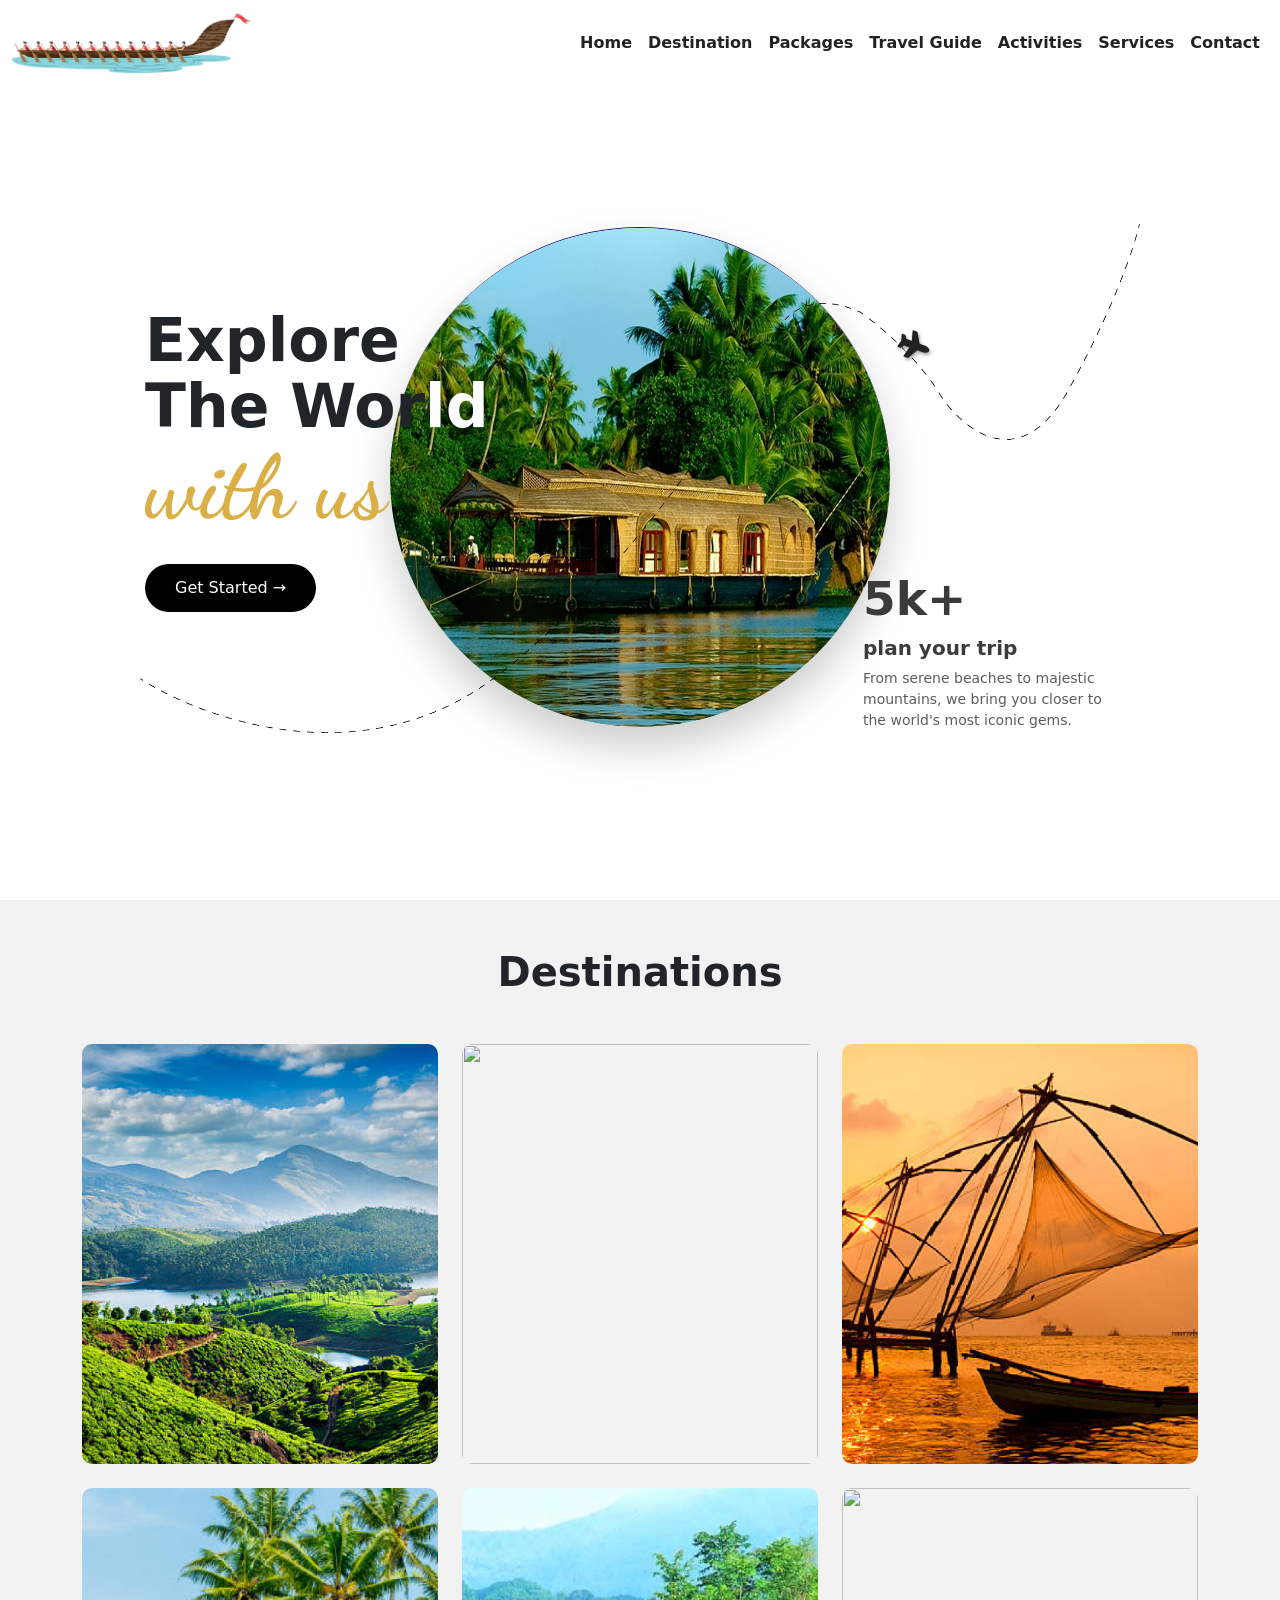
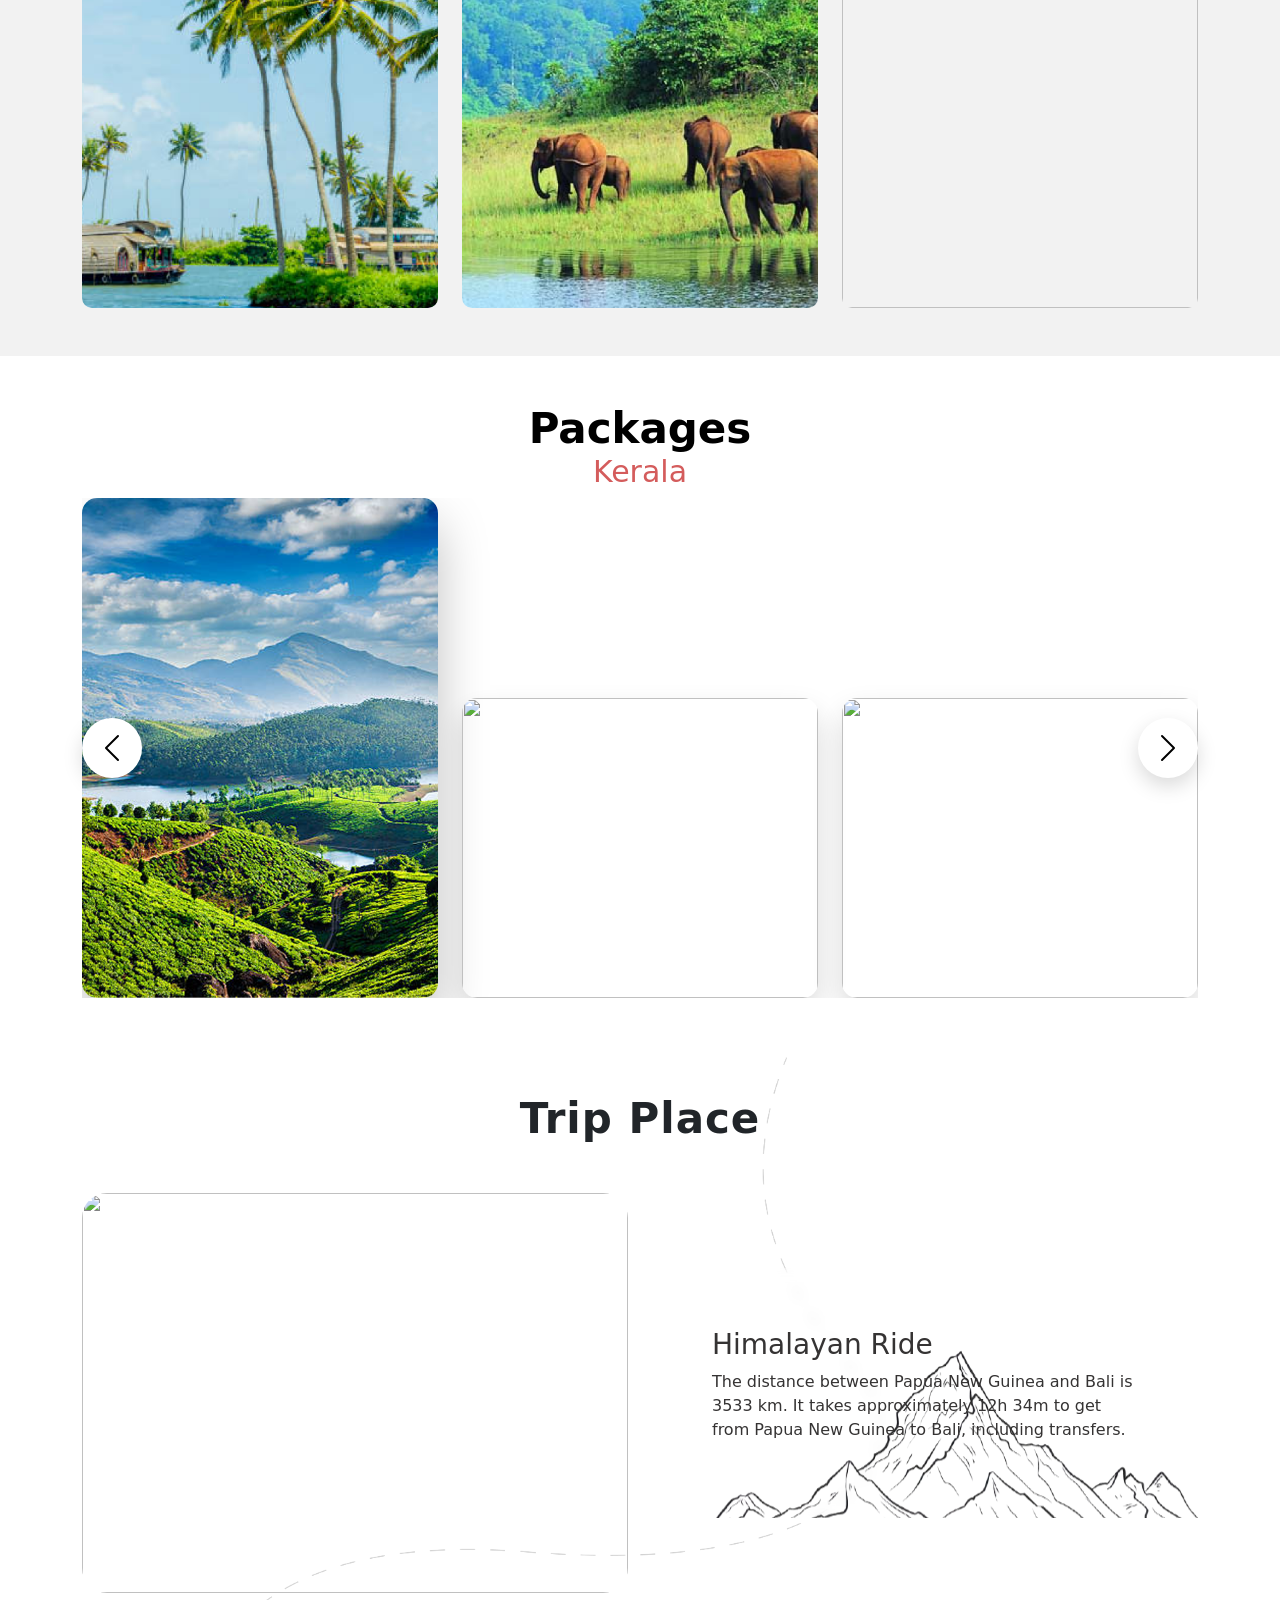
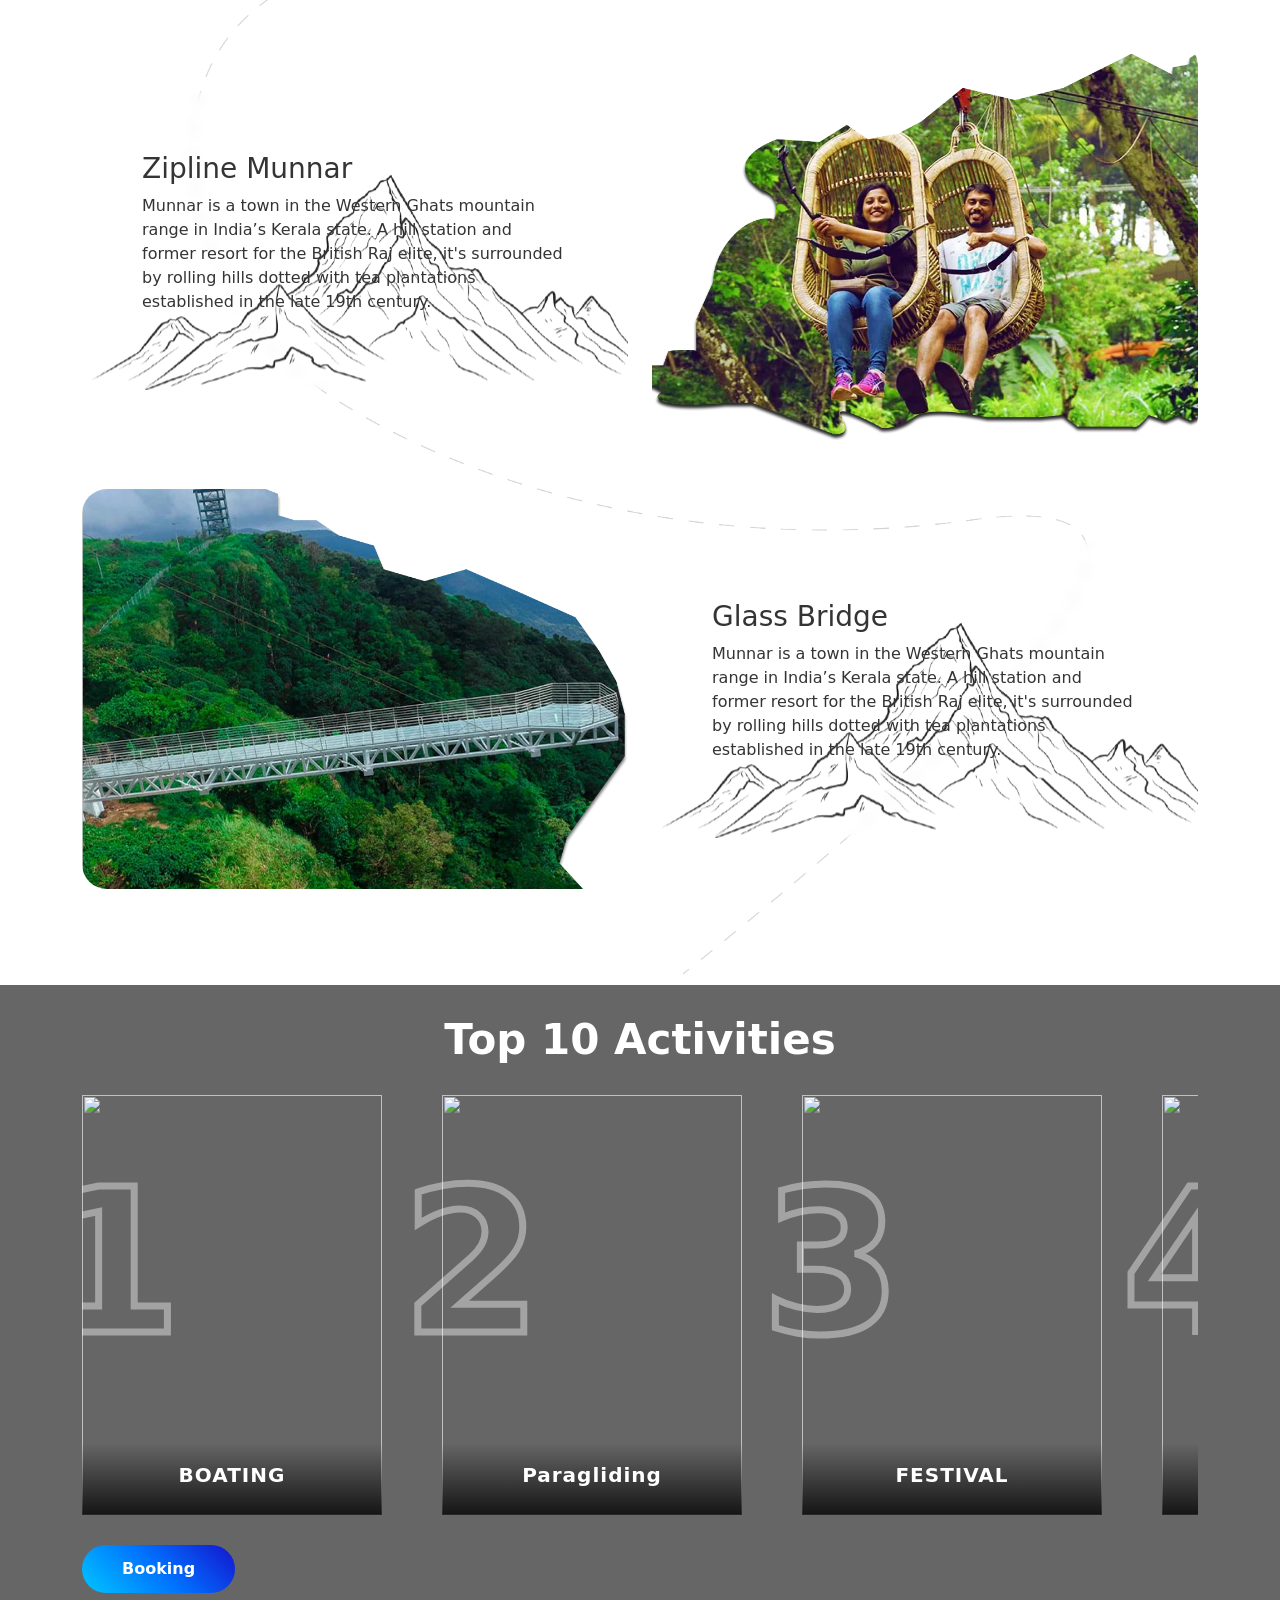
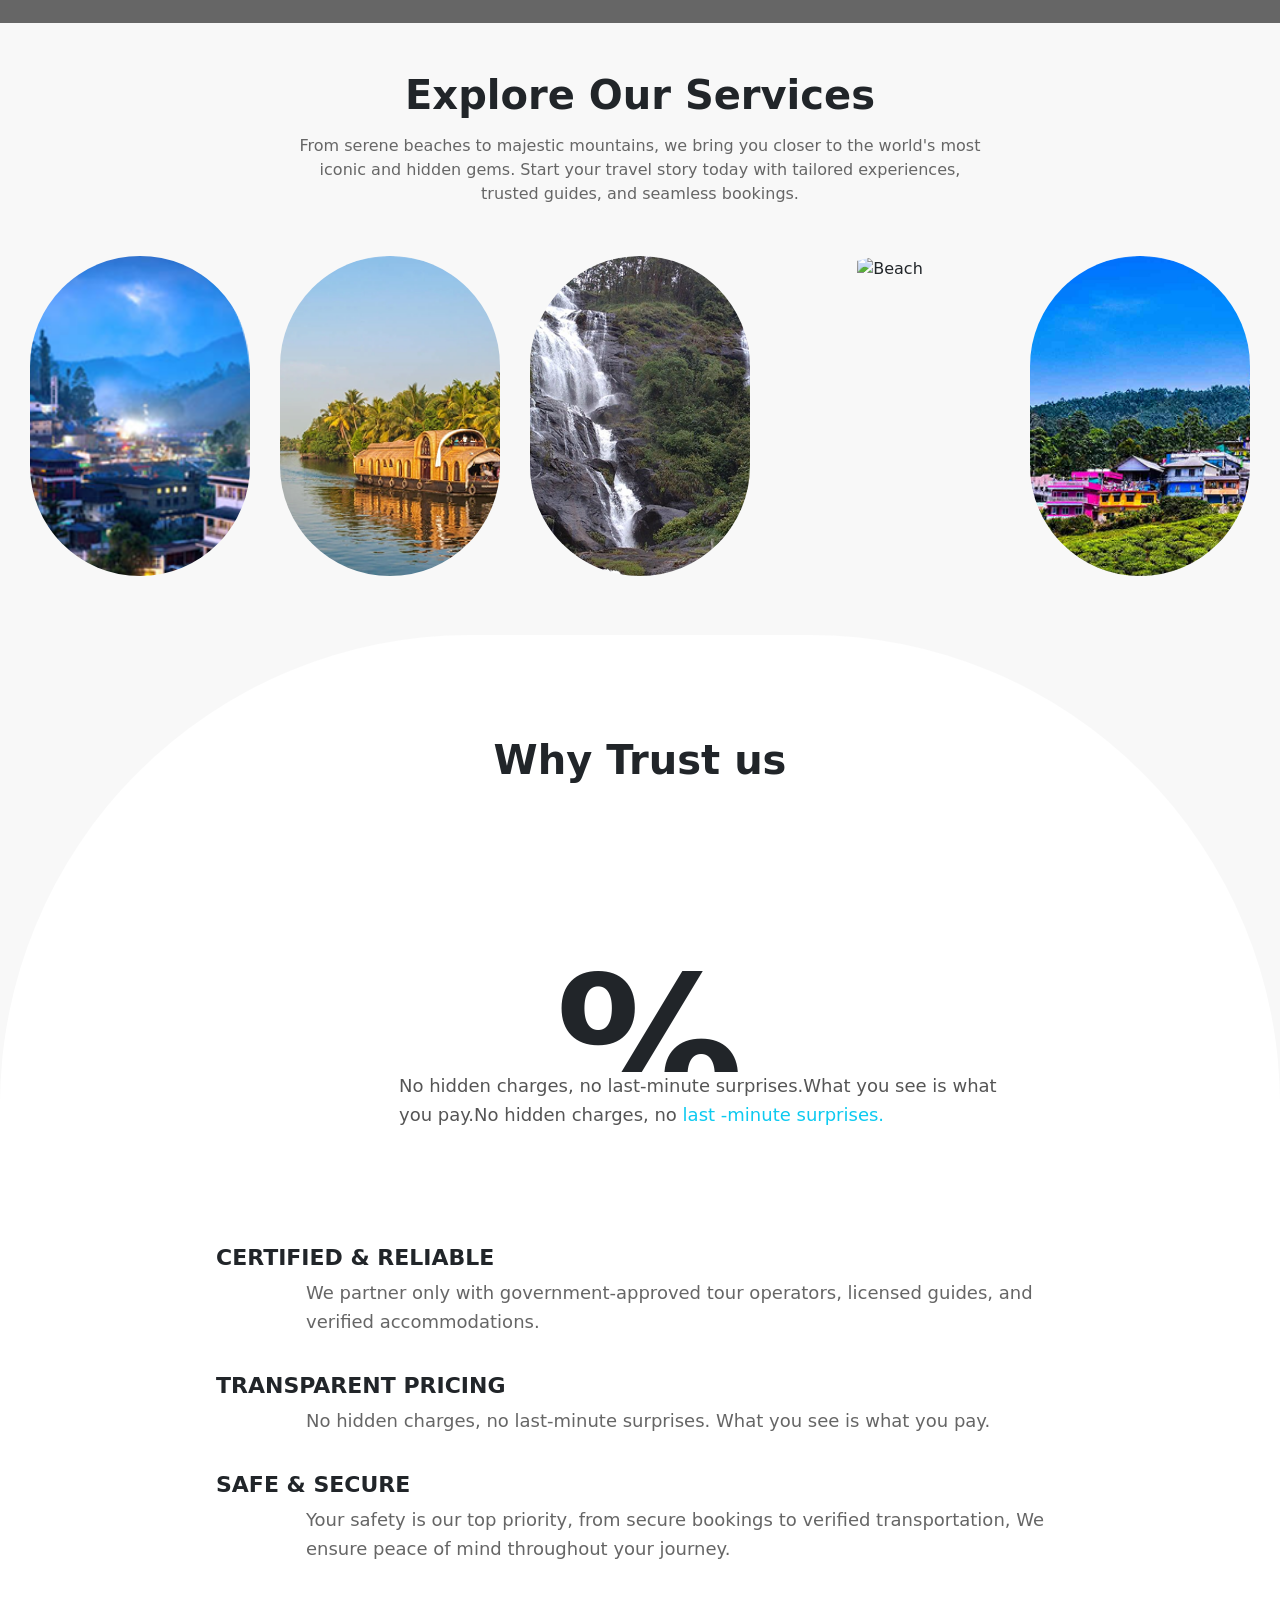
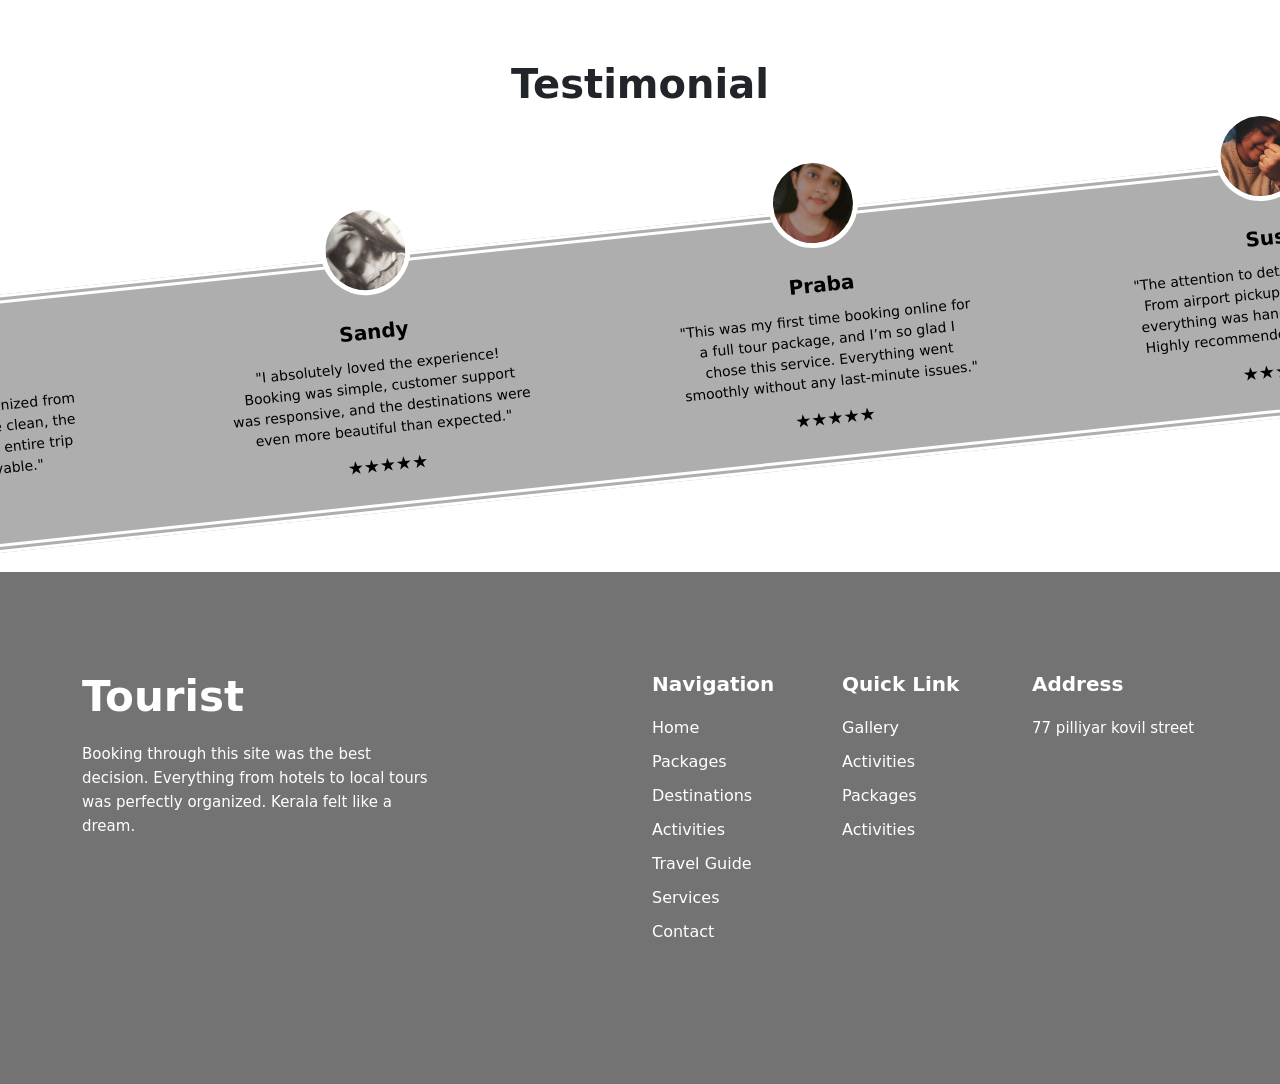
==== index.html @ fdc7ec80 "photo edited" ====
<!doctype html>
<html>

<head>
  <title>Travel With Us:</title>

  <!-- Bootstrap -->
  <link href="https://cdn.jsdelivr.net/npm/bootstrap@5.0.2/dist/css/bootstrap.min.css" rel="stylesheet">

  <!-- Your CSS -->
  <link rel="stylesheet" type="text/css" href="voyage.css">

  <!--logo link-->
   <link rel="shortcut icon" href="./logo2.png" type="image"/>
  <!--media query-->
  <meta name="viewport" content="width=device-width,initial-scale=1.0" />

  <!--Fontawesome icon-->
  <link rel="stylesheet" 
href="https://cdnjs.cloudflare.com/ajax/libs/font-awesome/6.5.1/css/all.min.css">


</head>

<body>

  <!--===============NAV BAR=====================-->

  <nav class="navbar navbar-expand-lg navbar-light custom-navbar">
    <div class="container-fluid">

      <!-- Logo -->
      <a class="navbar-brand" href="#">
        <img class="navbar-logo" src="./boat.png" alt="nav-logo img" />
      </a>

      <!-- Toggle -->
      <button class="navbar-toggler" type="button" data-bs-toggle="collapse" data-bs-target="#navbarNavAltMarkup">
        <span class="navbar-toggler-icon"></span>
      </button>

      <!-- Menu -->
      <div class="collapse navbar-collapse" id="navbarNavAltMarkup">
        <div class="navbar-nav ms-auto text-lg-start text-end">
          <a class="nav-link fw-bolder" href="#home">Home</a>
          <a class="nav-link fw-bolder" href="#Destination">Destination</a>
          <a class="nav-link fw-bolder" href="#Packages">Packages</a>
          <a class="nav-link fw-bolder" href="#Travel">Travel Guide</a>
          <a class="nav-link fw-bolder" href="#Activities">Activities</a>
          <a class="nav-link fw-bolder" href="#Services">Services</a>
          <a class="nav-link fw-bolder" href="#Contact">Contact</a>
        </div>
      </div>

    </div>
  </nav>

  <!--====================HERO SECTION======================-->

  <!-- HERO -->
  <section class="hero-section" id="home">

    <div class="container hero-content text-center position-relative">
      <!-- ROUTE IMAGE (TOP LAYER) -->
      <img src="./route.png" class="route-img" alt="route">
      <i class="fa-solid fa-plane plane-icon"></i>
      <!-- CENTER IMAGE WITH OVERLAY TEXT -->
      <div class="circle-wrapper">

        <!-- LEFT OVERLAY TEXT -->
        <div class="hero-left text-start">
          <h1 class="hero-title">
            Explore
            The Wor<b class="colortext">ld</b> <br>
            <span>with us</span>
          </h1>

          <button class="hero-btn">
            Get Started &rightarrow;
          </button>
        </div>

        <!-- CIRCLE IMAGE -->
        <div class="circle-img">
          <img src="./roundimg.png" alt="hero-img">
        </div>

        <!-- RIGHT LOWEST CONTENT -->
        <div class="right-content">
          <h2 class="trip-count">5k+</h2>
          <h5>plan your trip</h5>
          <p class="trip-text">
            From serene beaches to majestic mountains,
            we bring you closer to the world's most iconic gems.
          </p>
        </div>
      </div>
    </div>
  </section>
  <!--================ DESTINATIONS =================-->

  <section class="destination-section py-5" id="Destination">

    <div class="container">

      <h2 class="text-center destination-title mb-5">Destinations</h2>

      <div class="row g-4">
        <!---ITEM 1-->
        <div class="col-lg-4 col-sm-6 col-12">
          <div class="destination-card">

            <div class="card-inner">

              <!-- FRONT -->
              <div class="card-front">
                <img src="./Property 1=Component 4.png" alt="">
              </div>

              <!-- BACK -->
              <div class="card-back" style="background-image: url('./Property 1=Component 4.png');">

                <div class="back-overlay">
                  <h4>Munnar, Kerala</h4>
                  <p class="price">&dollar;8,999 <span>/ 3 Days 2 Nights</span></p>
                  <p class="desc">“Escape into Kerala’s rolling emerald paradise.”</p>

                  <button class="book-btn">Book Now</button>
                </div>

              </div>

            </div>

          </div>
        </div>


        <!-- Item 2 -->
        <div class="col-lg-4 col-sm-6 col-12">
          <div class="destination-card">

            <div class="card-inner">

              <!-- FRONT -->
              <div class="card-front">
                <img src="./component 8.png" alt="">
              </div>

              <!-- BACK -->
              <div class="card-back" style="background-image: url('./component 8.png');">

                <div class="back-overlay">
                  <h4>Kettuvallam Cruise - Alappuzha</h4>
                  <p class="price">&dollar;4,999<span>/ person (Day Cruise)</span></p>

                  <p>&dollar;12,999 <span>/ Premium AC Deluxe Houseboat</span></p>
                  <p class="desc">“Sail into serenity on a private floating paradise.”</p>

                  <button class="book-btn">Book Now</button>
                </div>

              </div>

            </div>

          </div>
        </div>

        <!-- Item 3 -->
        <div class="col-lg-4 col-sm-6 col-12">
          <div class="destination-card">

            <div class="card-inner">

              <!-- FRONT -->
              <div class="card-front">
                <img src="./Component 81.png" alt="">
              </div>

              <!-- BACK -->
              <div class="card-back" style="background-image: url('./Component\ 81.png');">

                <div class="back-overlay">
                  <h4>Cheena Vala, Fort Kochi</h4>
                  <p class="price">&dollar;2,499<span>/ Guided Beach Tour</span></p>
                  <p class="desc">“Silhouettes of tradition painted by the setting sun.”</p>

                  <button class="book-btn">Book Now</button>
                </div>

              </div>

            </div>

          </div>
        </div>

        <!-- Item 4 -->
        <div class="col-lg-4 col-sm-6 col-12">
          <div class="destination-card">

            <div class="card-inner">

              <!-- FRONT -->
              <div class="card-front">
                <img src="./Property 1=Component 6.png" alt="">
              </div>

              <!-- BACK -->
              <div class="card-back" style="background-image: url('./component 8.png');">

                <div class="back-overlay">
                  <h4>Lush Backwaters - Alappuzha</h4>
                  <p class="price">&dollar;3,999 <span>/ Day Canoe Ride</span></p>
                  <p class="desc">“Lose yourself in Kerala’s green water paradise.”</p>

                  <button class="book-btn">Book Now</button>
                </div>

              </div>

            </div>

          </div>
        </div>

        <!-- Item 5 -->
        <div class="col-lg-4 col-sm-6 col-12">
          <div class="destination-card">

            <div class="card-inner">

              <!-- FRONT -->
              <div class="card-front">
                <img src="./Component 812.png" alt="">
              </div>

              <!-- BACK -->
              <div class="card-back" style="background-image: url('./Component 812.png');">

                <div class="back-overlay">
                  <h4>Periyar Wildlife Sanctuary, Kerala</h4>
                  <p class="price">&dollar;₹9,999<span> / 2 Days Wildlife Retreat</span></p>
                  <p class="desc">“Into the heart of Kerala’s untamed wilderness.”</p>

                  <button class="book-btn">Book Now</button>
                </div>

              </div>

            </div>

          </div>
        </div>
        <!-- Item 6 -->
        <div class="col-lg-4 col-sm-6 col-12">
          <div class="destination-card">

            <div class="card-inner">

              <!-- FRONT -->
              <div class="card-front">
                <img src="https://i.pinimg.com/1200x/9a/ea/98/9aea98d0b99310149ed6e16ad1fb2dbc.jpg" alt="">
              </div>

              <!-- BACK -->
              <div class="card-back"
                style="background-image: url('https://i.pinimg.com/1200x/9a/ea/98/9aea98d0b99310149ed6e16ad1fb2dbc.jpg');">

                <div class="back-overlay">
                  <h4>Tamarassery Churam – Wayanad Pass</h4>
                  <p class="price">&dollar;3,999 <span>/ person (Scenic Drive + Viewpoint)</span></p>
                  <p class="desc">“Seven hairpin bends, endless mountain thrills.”</p>

                  <button class="book-btn">Book Now</button>
                </div>

              </div>

            </div>

          </div>
        </div>

      </div>

    </div>

  </section>
  <!-- ================= PACKAGES SECTION ================= -->

  <section class="packages-main py-5" id="Packages">
    <div class="container">

      <h2 class="packages-title text-center">
        Packages
        <span>Kerala</span>
      </h2>

      <div id="packageCarousel" class="carousel slide">

        <div class="carousel-inner">

          <!-- SLIDE 1 -->
          <div class="carousel-item active">
            <div class="row g-4 package-row">

              <div class="col-lg-4 d-flex">
                <div class="package-card big-img">
                  <img src="./pckbig1.png" class="package-img w-100">

                  <div class="package-info top-right">
                    <h5>Banasura sagar dam</h5>
                  </div>

                  <div class="package-info bottom-left">
                    <p>₹8,999</p>
                  </div>
                </div>

              </div>

              <div class="col-lg-8 d-flex flex-column justify-content-end ">
                <div class="row g-4">
                  <div class="col-md-6">
                    <div class="package-card small-img">
                      <img src="https://i.pinimg.com/736x/ca/36/92/ca3692dc780cc997d519a4196cd716db.jpg"
                        class="package-img">

                      <div class="package-info top-right">
                        <h6>Wonderla Kochi</h6>
                      </div>

                      <div class="package-info bottom-left">
                        <p>₹7,999</p>
                      </div>
                    </div>

                  </div>
                  <div class="col-md-6">
                    <div class="package-card small-img">
                      <img src="https://i.pinimg.com/1200x/81/6f/b1/816fb162033be8f2fd0a7347a625b112.jpg"
                        class="package-img">

                      <div class="package-info top-right">
                        <h6>Suspension bridge</h6>
                      </div>

                      <div class="package-info bottom-left">
                        <p>₹5,999</p>
                      </div>
                    </div>

                  </div>
                </div>
              </div>

            </div>
          </div>

          <!-- SLIDE 2 -->
          <div class="carousel-item">
            <div class="row g-4 package-row">

              <div class="col-lg-4 d-flex">
                <div class="package-card big-img">
                  <img src="https://i.pinimg.com/736x/d9/9d/7d/d99d7da42c7a594c5ced424813075058.jpg"
                    class="package-img w-100">

                  <div class="package-info top-right">
                    <h5>jatayu earth centre</h5>
                  </div>

                  <div class="package-info bottom-left">
                    <p>₹9,999</p>
                  </div>
                </div>

              </div>

              <div class="col-lg-8 d-flex flex-column justify-content-end">
                <div class="row g-4">
                  <div class="col-md-6">
                    <div class="package-card small-img">
                      <img src="https://i.pinimg.com/1200x/17/7a/88/177a885a1f54a85dd1d33c1ded7a5197.jpg"
                        class="package-img">

                      <div class="package-info top-right">
                        <h6>Temple</h6>
                      </div>

                      <div class="package-info bottom-left">
                        <p>₹3,999</p>
                      </div>
                    </div>

                  </div>
                  <div class="col-md-6">
                    <div class="package-card small-img">
                      <img src="https://i.pinimg.com/736x/22/89/80/22898087e55194993e97850a02d3b20c.jpg"
                        class="package-img">

                      <div class="package-info top-right">
                        <h6>Illikkal kallu</h6>
                      </div>

                      <div class="package-info bottom-left">
                        <p>₹4,999</p>
                      </div>
                    </div>

                  </div>
                </div>
              </div>

            </div>
          </div>

        </div>
        <!-- CONTROLS -->
        <button class="carousel-control-prev" type="button" data-bs-target="#packageCarousel" data-bs-slide="prev">
          <span class="carousel-control-prev-icon"></span>
        </button>

        <button class="carousel-control-next" type="button" data-bs-target="#packageCarousel" data-bs-slide="next">
          <span class="carousel-control-next-icon"></span>
        </button>

      </div>
    </div>
  </section>


  <!-- ================= TRIP PLACES SECTION ================= -->

  <section class="trip-places py-5" id="Travel">

    <img src="./route2.png" class="route2-img" alt="route">
    <div class="container">

      <h2 class="text-center trip-title mb-5">Trip Place</h2>

      <!-- ====== ITEM 1 ====== -->
      <div class="row align-items-center trip-item mb-5">
        <div class="col-lg-6">
          <div class="trip-img left-shape">
            <img src="./tp1.png">
          </div>
        </div>

        <div class="col-lg-6">
          <div class="trip-content text-bg-1">
            <h3>Himalayan Ride</h3>
            <p>
              The distance between Papua New Guinea and Bali is 3533 km. It takes approximately 12h 34m to get from
              Papua New Guinea to Bali, including transfers.
            </p>
          </div>
        </div>
      </div>

      <!-- ====== ITEM 2 ====== -->
      <div class="row align-items-center trip-item flex-lg-row-reverse mb-5">
        <div class="col-lg-6">
          <div class="trip-img right-shape">
            <img src="./tp2.png">
          </div>
        </div>

        <div class="col-lg-6">
          <div class="trip-content text-bg-1">
            <h3>Zipline Munnar</h3>
            <p>
              Munnar is a town in the Western Ghats mountain range in India’s Kerala state. A hill station and former
              resort for the British Raj elite, it's surrounded by rolling hills dotted with tea plantations established
              in the late 19th century.
            </p>
          </div>
        </div>
      </div>

      <!-- ====== ITEM 3 ====== -->
      <div class="row align-items-center trip-item mb-5">
        <div class="col-lg-6">
          <div class="trip-img left-shape">
            <img src="./tp3.png">
          </div>
        </div>

        <div class="col-lg-6">
          <div class="trip-content text-bg-1">
            <h3>Glass Bridge</h3>
            <p>
              Munnar is a town in the Western Ghats mountain range in India’s Kerala state. A hill station and former
              resort for the British Raj elite, it's surrounded by rolling hills dotted with tea plantations established
              in the late 19th century.
            </p>
          </div>
        </div>
      </div>

    </div>
  </section>

<!-- ================= ACTIVITIES SECTION ================= -->

<section class="activities-section" id="Activities">
  <div class="activities-bg"></div>

  <div class="container text-center">
    <h2 class="activities-title">Top 10 Activities</h2>

    <div class="activities-wrapper">
      <div class="activities-track">

        <!-- CARD 1 -->
        <div class="activity-card">
          <span class="activity-number">1</span>
          <img src="https://i.pinimg.com/736x/bb/d3/75/bbd375a30a993a7c2b1834af33f7e833.jpg">
          <div class="activity-overlay">
            <h5>BOATING</h5>
          </div>
        </div>

        <!-- CARD 2 -->
        <div class="activity-card">
          <span class="activity-number">2</span>
          <img src="https://i.pinimg.com/1200x/96/a9/c0/96a9c0065f0e6ff66312c0945f80ead0.jpg">
          <div class="activity-overlay">
            <h5>Paragliding</h5>
          </div>
        </div>

        <!-- CARD 3 -->
        <div class="activity-card">
          <span class="activity-number">3</span>
          <img src="https://i.pinimg.com/736x/7b/e0/d7/7be0d7215593f3b469f453294c6a3285.jpg">
          <div class="activity-overlay">
            <h5>FESTIVAL</h5>
          </div>
        </div>
        <!-- CARD 4 -->
        <div class="activity-card">
          <span class="activity-number">4</span>
          <img src="https://i.pinimg.com/1200x/19/a0/72/19a072aab9eef61fd667760ccc46caf8.jpg">
          <div class="activity-overlay">
            <h5>Trekking</h5>
          </div>
        </div>
        <!-- CARD 5 -->
        <div class="activity-card">
          <span class="activity-number">5</span>
          <img src="https://i.pinimg.com/1200x/8d/f6/80/8df680d624ec70897478ef180a991131.jpg">
          <div class="activity-overlay">
            <h5>Wonderla</h5>
          </div>
        </div>
        <!-- CARD 6 -->
        <div class="activity-card">
          <span class="activity-number">6</span>
          <img src="https://i.pinimg.com/736x/3c/a4/5c/3ca45cb503e55dae81c96f6844afca86.jpg">
          <div class="activity-overlay">
            <h5>Bridge Walk</h5>
          </div>
        </div>
        <!-- CARD 7 -->
        <div class="activity-card">
          <span class="activity-number">7</span>
          <img src="https://i.pinimg.com/736x/8b/89/96/8b8996203a595e4ae1238ad4a2a10b78.jpg">
          <div class="activity-overlay">
            <h5>Temple Visit</h5>
          </div>
        </div>
        <!-- CARD 8 -->
        <div class="activity-card">
          <span class="activity-number">8</span>
          <img src="https://i.pinimg.com/736x/f8/33/84/f833847605d5c69974ea540c4eac8d06.jpg">
          <div class="activity-overlay">
            <h5>Hill Ride</h5>
          </div>
        </div>
        <!-- CARD 9 -->
        <div class="activity-card">
          <span class="activity-number">9</span>
          <img src="https://i.pinimg.com/736x/76/cf/49/76cf49c112e8475e7206d0bd0d985977.jpg">
          <div class="activity-overlay">
            <h5>Wildlife</h5>
          </div>
        </div>
        <!-- CARD 10 -->
        <div class="activity-card">
          <span class="activity-number">10</span>
          <img src="https://i.pinimg.com/1200x/1f/cc/f1/1fccf111a972587d9c072f8381018c70.jpg">
          <div class="activity-overlay">
            <h5>Beach Fun</h5>
          </div>
        </div>
       
        <!-- Add upto 10 cards same structure -->
         <!-- CARD 1 -->
        <div class="activity-card">
          <span class="activity-number">1</span>
          <img src="https://i.pinimg.com/736x/bb/d3/75/bbd375a30a993a7c2b1834af33f7e833.jpg">
          <div class="activity-overlay">
            <h5>BOATING</h5>
          </div>
        </div>

        <!-- CARD 2 -->
        <div class="activity-card">
          <span class="activity-number">2</span>
          <img src="https://i.pinimg.com/1200x/96/a9/c0/96a9c0065f0e6ff66312c0945f80ead0.jpg">
          <div class="activity-overlay">
            <h5>Paragliding</h5>
          </div>
        </div>

        <!-- CARD 3 -->
        <div class="activity-card">
          <span class="activity-number">3</span>
          <img src="https://i.pinimg.com/736x/7b/e0/d7/7be0d7215593f3b469f453294c6a3285.jpg">
          <div class="activity-overlay">
            <h5>FESTIVAL</h5>
          </div>
        </div>
        <!-- CARD 4 -->
        <div class="activity-card">
          <span class="activity-number">4</span>
          <img src="https://i.pinimg.com/1200x/19/a0/72/19a072aab9eef61fd667760ccc46caf8.jpg">
          <div class="activity-overlay">
            <h5>Trekking</h5>
          </div>
        </div>
        <!-- CARD 5 -->
        <div class="activity-card">
          <span class="activity-number">5</span>
          <img src="https://i.pinimg.com/1200x/8d/f6/80/8df680d624ec70897478ef180a991131.jpg">
          <div class="activity-overlay">
            <h5>Wonderla</h5>
          </div>
        </div>
        <!-- CARD 6 -->
        <div class="activity-card">
          <span class="activity-number">6</span>
          <img src="https://i.pinimg.com/736x/3c/a4/5c/3ca45cb503e55dae81c96f6844afca86.jpg">
          <div class="activity-overlay">
            <h5>Bridge Walk</h5>
          </div>
        </div>
        <!-- CARD 7 -->
        <div class="activity-card">
          <span class="activity-number">7</span>
          <img src="https://i.pinimg.com/736x/8b/89/96/8b8996203a595e4ae1238ad4a2a10b78.jpg">
          <div class="activity-overlay">
            <h5>Temple Visit</h5>
          </div>
        </div>
        <!-- CARD 8 -->
        <div class="activity-card">
          <span class="activity-number">8</span>
          <img src="https://i.pinimg.com/736x/f8/33/84/f833847605d5c69974ea540c4eac8d06.jpg">
          <div class="activity-overlay">
            <h5>Hill Ride</h5>
          </div>
        </div>
        <!-- CARD 9 -->
        <div class="activity-card">
          <span class="activity-number">9</span>
          <img src="https://i.pinimg.com/736x/76/cf/49/76cf49c112e8475e7206d0bd0d985977.jpg">
          <div class="activity-overlay">
            <h5>Wildlife</h5>
          </div>
        </div>
        <!-- CARD 10 -->
        <div class="activity-card">
          <span class="activity-number">10</span>
          <img src="https://i.pinimg.com/1200x/1f/cc/f1/1fccf111a972587d9c072f8381018c70.jpg">
          <div class="activity-overlay">
            <h5>Beach Fun</h5>
          </div>
        </div>
    
      </div> 
    </div>

    <div class="text-start">
  <button class="activity-btn">Booking</button>
</div>
  </div>
</section>

<!-- ================= SERVICES SECTION ================= -->

<section class="services-section" id="Services">

  <div class="container-fluid background text-center">

    <h2 class="services-title pt-5">Explore Our Services</h2>
    <p class="services-subtitle">
      From serene beaches to majestic mountains, we bring you closer to the world's most iconic and hidden gems.
      Start your travel story today with tailored experiences, trusted guides, and seamless bookings.
    </p>

   <div class="services-wrapper">

  <!-- SERVICE 1 -->
  <div class="service-card">
    <img src="./os-l1.png" alt="Waterfalls">
    <div class="service-overlay">
      <h5>Cityscape</h5>
      <a href="https://www.gokite.travel/beautiful-towns-and-cities-to-visit-in-kerala/" target="_blank" class="arrow-btn">
        <i class="fa-solid fa-arrow-up-right-from-square"></i>
      </a>
    </div>
  </div>

  <!-- SERVICE 2 -->
  <div class="service-card">
    <img src="./os-l2.png" alt="Mountains">
    <div class="service-overlay">
      <h5>Backwaters</h5>
      <a href="https://keralatourism.travel/backwaters-in-kerala" target="_blank" class="arrow-btn">
        <i class="fa-solid fa-arrow-up-right-from-square"></i>
      </a>
    </div>
  </div>

  <!-- SERVICE 3 -->
  <div class="service-card">
    <img src="./os-center.png" alt="FALLS">
    <div class="service-overlay">
      <h5>Cascade</h5>
      <a href="https://www.trawell.in/kerala/waterfalls" target="_blank" class="arrow-btn">
        <i class="fa-solid fa-arrow-up-right-from-square"></i>
      </a>
    </div>
  </div>

  <!-- SERVICE 4 -->
  <div class="service-card">
    <img src="https://i.pinimg.com/1200x/6d/73/5f/6d735f0a2368a80f47527ed996143e74.jpg" alt="Beach">
    <div class="service-overlay">
      <h5>Paradise</h5>
      <a href="https://www.tripadvisor.in/Attractions-g297631-Activities-c61-t52-Kerala.html" target="_blank" class="arrow-btn">
        <i class="fa-solid fa-arrow-up-right-from-square"></i>
      </a>
    </div>
  </div>

  <!-- SERVICE 5 -->
  <div class="service-card">
    <img src="./os-r2.png" alt="Forest">
    <div class="service-overlay">
      <h5>Highlands</h5>
      <a href="https://www.trawell.in/kerala/hill-stations" target="_blank" class="arrow-btn">
        <i class="fa-solid fa-arrow-up-right-from-square"></i>
      </a>
    </div>
  </div>

</div>

  </div>

  <!-- Trust PART -->
 <div class="trust-section">

    <h2>Why Trust us</h2>

    <div class="trust-main">

        <div class="trust-percentage">
            <span class="big-number">99</span>
            <span class="percent">%</span>
        </div>

        <div class="trust-content">
            <p class="trust-text">
                No hidden charges, no last-minute surprises.What you see is what you pay.No hidden charges, no <span class="text-info">last -minute surprises.</span>
            </p>
        </div>

    </div>

    <div class="trust-features">

        <div class="feature">
            <h3>CERTIFIED & RELIABLE</h3>
            <p>We partner only with government-approved tour operators, licensed guides, and verified accommodations.</p>
        </div>

        <div class="feature">
            <h3>TRANSPARENT PRICING</h3>
            <p>No hidden charges, no last-minute surprises. What you see is what you pay.</p>
        </div>

        <div class="feature">
            <h3>SAFE & SECURE</h3>
            <p>Your safety is our top priority, from secure bookings to verified transportation, We ensure peace of mind throughout your journey.</p>
        </div>

    </div>

</div>
</section>

<section class="testimonial-section">
    <h2 class="testimonial-title">Testimonial</h2>

    <div class="strip-wrapper">
        <div class="strip-rotate">
  
        <div class="strip">

            <div class="testimonial-item">
                <img src="./roshini.jpeg">
                <h5>Roshini</h5>
                <p>
                    "Everything was perfectly organized from start to finish.
        The hotels were clean, the guides were friendly, and the
        entire trip felt stress-free and enjoyable."
                </p>
                <div class="stars">★★★★★</div>
            </div>

            <div class="testimonial-item">
                <img src="./sj.jpeg">
                <h5>Sandy</h5>
                <p>
                    "I absolutely loved the experience! Booking was simple,
        customer support was responsive, and the destinations
        were even more beautiful than expected."
                </p>
                <div class="stars">★★★★★</div>
            </div>

            <div class="testimonial-item">
                <img src="./pv.jpeg">
                <h5>Praba</h5>
                <p>
                  "This was my first time booking online for a full tour package,
        and I’m so glad I chose this service. Everything went smoothly
        without any last-minute issues."
                </p>
                <div class="stars">★★★★★</div>
            </div>

            <div class="testimonial-item">
                <img src="./ss.jpeg">
                <h5>Susi</h5>
                <p>
                    "The attention to detail was impressive. From airport pickup
        to hotel check-in, everything was handled professionally.
        Highly recommended for family trips."
                </p>
                <div class="stars">★★★★★</div>
            </div>

            <div class="testimonial-item">
                <img src="./mss.jpeg">
                <h5>Manisha</h5>
                <p>
                   "A truly memorable vacation! The itinerary was well planned,
        giving us enough time to explore and relax. I will definitely
        book again for my next holiday."
                </p>
                <div class="stars">★★★★★</div>
            </div>
            
            <!-- duplicate for smooth infinite effect -->
            <div class="testimonial-item">
                <img src="./roshini.jpeg">
                <h5>Roshini</h5>
                <p>
                    "Everything was perfectly organized from start to finish.
        The hotels were clean, the guides were friendly, and the
        entire trip felt stress-free and enjoyable."
                </p>
                <div class="stars">★★★★★</div>
            </div>

            <div class="testimonial-item">
                <img src="./sj.jpeg">
                <h5>Sandy</h5>
                <p>
                     "I absolutely loved the experience! Booking was simple,
        customer support was responsive, and the destinations
        were even more beautiful than expected."
                </p>
                <div class="stars">★★★★★</div>
            </div>

            <div class="testimonial-item">
                <img src="./pv.jpeg">
                <h5>Praba</h5>
                <p>
                    
        "This was my first time booking online for a full tour package,
        and I’m so glad I chose this service. Everything went smoothly
        without any last-minute issues."
                </p>
                <div class="stars">★★★★★</div>
            </div>

            <div class="testimonial-item">
                <img src="./ss.jpeg">
                <h5>Susi</h5>
                <p>
                    "The attention to detail was impressive. From airport pickup
        to hotel check-in, everything was handled professionally.
        Highly recommended for family trips."
                </p>
                <div class="stars">★★★★★</div>
            </div>

            <div class="testimonial-item">
                <img src="./mss.jpeg">
                <h5>Manisha</h5>
                <p>
                    "A truly memorable vacation! The itinerary was well planned,
        giving us enough time to explore and relax. I will definitely
        book again for my next holiday."
                </p>
                <div class="stars">★★★★★</div>
            </div>
           </div>
        </div>
    </div>
</section>
<!--============================ Footer===================================-->
<section class="footer-section" id="Contact">
    <div class="footer-overlay">
        <div class="container">
            <div class="row">

                <!-- Column 1 -->
                <div class="col-lg-4 col-md-6 mb-4">
                    <h2>Tourist</h2>
                    <p>
                        Booking through this site was the best decision.
                        Everything from hotels to local tours was perfectly
                        organized. Kerala felt like a dream.
                    </p>
                </div>
                 <div class="col-lg-2"  ></div>
                <!-- Column 2 -->
                <div class="col-lg-2 col-md-4 mb-4">
                    <h5>Navigation</h5>
                    <ul>
                        <li><a href="#home">Home</a></li>
                        <li><a href="#Packages">Packages</a></li>
                        <li><a href="#Destination">Destinations</a></li>
                        <li><a href="#Activities">Activities</a></li>
                        <li><a href="#Travel">Travel Guide</a></li>
                        <li><a href="#Services">Services</a></li>
                        <li><a href="#Contact">Contact</a></li>
                    </ul>
                </div>

                <!-- Column 3 -->
                <div class="col-lg-2 col-md-4 mb-4">
                    <h5>Quick Link</h5>
                    <ul>
                        <li><a href="#">Gallery</a></li>
                        <li><a href="#">Activities</a></li>
                        <li><a href="#">Packages</a></li>
                        <li><a href="#">Activities</a></li>
                    </ul>
                </div>

                <!-- Column 4 -->
                <div class="col-lg-2 col-md-4 mb-4">
                    <h5>Address</h5>
                    <p>77 pilliyar kovil street</p>
                </div>

            </div>
        </div>
    </div>
</section>

  <script src="https://cdn.jsdelivr.net/npm/bootstrap@5.0.2/dist/js/bootstrap.bundle.min.js"></script>

</body>

</html>
---- voyage.css ----
@import url('https://fonts.googleapis.com/css2?family=Dancing+Script:wght@400..700&display=swap');

*{
    box-sizing:border-box;
    margin:0;
    padding:0;
}

body{
    margin:0;
     overflow-x:hidden;
}

/* Navbar */
.custom-navbar{
    position:absolute;
    top:0;
    width:100%;
    z-index:1000;
    background:transparent;
}

.custom-navbar .nav-link{
    color:#222 !important;
    font-weight:600;
}

.navbar-logo{
    height:60px;
}
/* NAVBAR SLIDE ANIMATION */
.custom-navbar {
    position: absolute;
    top: 0;
    width: 100%;
    z-index: 1000;
    background: transparent;

    animation: slideFromRight 4s ease forwards;
}

@keyframes slideFromRight {
    from {
        transform: translateX(100%);
        opacity: 0;
    }
    to {
        transform: translateX(0);
        opacity: 1;
    }
}
/* NAV LINK HOVER EFFECT */
.custom-navbar .nav-link {
    position: relative;
    transition: color 0.3s ease;
}

.custom-navbar .nav-link::after {
    content: "";
    position: absolute;
    left: 0;
    bottom: 0;
    width: 0%;
    height: 2px;
    background-color: rgb(218, 176, 70);
    transition: width 0.3s ease;
}

.custom-navbar .nav-link:hover {
    color: rgb(218, 176, 70) !important;
}

.custom-navbar .nav-link:hover::after {
    width: 100%;
}
/* Toggler Border Color */
.navbar-light .navbar-toggler {
    border-color: #000; 
}

/* ================= HERO SECTION ================= */
.hero-section{
    display:flex;
    align-items:center;
    justify-content:center;
}

.hero-section{
    position:relative;
    height:100vh;
    background-image:url("https://i.pinimg.com/1200x/ad/e9/48/ade94889319475e835f26231f1e490dd.jpg");
    background-size:cover;
    background-position:center;
}

/* Overlay background */
.hero-section::before{
    content:"";
    position:absolute;
    inset:0;
    background:rgba(255,255,255,0.65);
    z-index:1;
}
.route-img{
    position:absolute;
    top:50px;
    left:50%;
    transform:translateX(-50%);
    width:100%;
    max-width:1000px;
    z-index:2;
    pointer-events:none;
    
}
.plane-icon{
    position:absolute;
       top: 158px;
    left: 74%;
    transform:translateX(-50%) rotate(20deg);
    font-size:28px;
    color:#222;
    z-index:3;
     text-shadow: 
        2px 2px 4px rgba(0,0,0,0.4),
        -2px -2px 4px rgba(255,255,255,0.6);
        
    z-index:5;
}
.plane-icon{
    animation: floatPlane 3s ease-in-out infinite alternate;
}

@keyframes floatPlane{
    from{
        transform: translateX(-50%) translateY(0) rotate(20deg);
    }
    to{
        transform: translateX(-50%) translateY(-10px) rotate(20deg);
    }
}
.hero-content{
    position:relative;
    z-index:2;
}

/* ============ CENTER IMAGE ============ */
.circle-wrapper{
    position:relative;
    width:500px;
    height:500px;
    margin:auto;
    margin-top: 53px;
}

.circle-img{
    width:100%;
    height:100%;
    border-radius:50%;
    overflow:hidden;
    box-shadow:0 20px 40px rgba(0,0,0,0.2);
    border-top:1px solid rgb(30, 30, 133) ;
}

.circle-img img{
    width:100%;
    height:100%;
    object-fit:cover;
}

/* ============ LEFT TEXT OVERLAY ============ */
.hero-left{
    position:absolute;
    left:-245px;     
    top:80px;
    z-index:3;
}

.hero-title{
    font-size:60px;
    font-weight:800;
    line-height:1.1;
    width: 350px;
}
 .colortext{
        color:rgb(255, 255, 255) !important;
     }
.hero-title span{
    color:rgb(218, 176, 70);
    font-size:89px;
    font-family: "Dancing Script", cursive;
  font-optical-sizing: auto;
  font-weight: weight;
  font-style: normal;
}

.hero-btn {
    position: relative;
    overflow: hidden;
    background: black;
    color: white;
    border: none;
    padding: 12px 30px;
    border-radius: 50px;
    margin-top: 20px;
}

.hero-btn::before {
    content: "";
    position: absolute;
    top: 0;
    left: -100%;
    width: 100%;
    height: 100%;
    background: linear-gradient(
        120deg,
        transparent,
        rgba(255,255,255,0.5),
        transparent
    );
    transition: 1s;
}

.hero-btn:hover::before {
    left: 100%;
}

/* ============ RIGHT BOTTOM TEXT ============ */
.right-content {
    position: absolute;
    right: -239px;
    bottom: -20px;
    max-width: 266px;
    text-align: left;
    z-index: 5;
}

.trip-count {
    font-size: 47px;
    font-weight: 900;
    color: #3d3a3a;
}

.right-content h5{
    font-weight:700;
    color:#3d3a3a;  
}

.trip-text {
    font-size: 14px;
    color: #5e5d5d;
    font-weight: 500;
}
/* ================= DESTINATION SECTION ================= */

.destination-section{
    background:#f2f2f2;
    background-image: url("https://i.pinimg.com/1200x/c3/28/6a/c3286a3cdd0b9ed697656085c31caf14.jpg");
    background-size: cover;
    background-repeat: no-repeat;
}

.destination-title{
    font-size:40px;
    font-weight:700;
}

.destination-card{
    overflow:hidden;
    border-radius:8px;
    transition:0.4s ease;
}

.destination-card img{
    width:100%;
    height:420px;
    object-fit:cover;
    transition:0.4s ease;
}
/* ================= FLIP CARD STYLE ================= */

.destination-card{
    perspective:1000px;
    height:420px;
}

.card-inner{
    position:relative;
    width:100%;
    height:100%;
    transition:transform 0.8s;
    transform-style:preserve-3d;
}

.destination-card:hover .card-inner{
    transform:rotateY(180deg);
}

.card-front,
.card-back{
    position:absolute;
    width:100%;
    height:100%;
    backface-visibility:hidden;
    border-radius:10px;
    overflow:hidden;
}

/* FRONT */
.card-front img{
    width:100%;
    height:100%;
    object-fit:cover;
}

/* Dark overlay */
.back-overlay{
    background:rgba(0,0,0,0.6);
    width:100%;
    height:100%;
    display:flex;
    flex-direction:column;
    justify-content:center;
    align-items:center;
    text-align:center;
    padding:20px;
}

/* ===== PREMIUM BACK SIDE ===== */

.card-back{
    background-size:cover;
    background-position:center;
    transform:rotateY(180deg);
    display:flex;
    justify-content:center;
    align-items:center;
    position:relative;
    overflow:hidden;
}

/* Gradient Overlay */
.card-back::before{
    content:"";
    position:absolute;
    inset:0;
    background:linear-gradient(
        135deg,
        rgba(15,23,42,0.85),
        rgba(0,0,0,0.6),
        rgba(16,185,129,0.3)
    );
    z-index:1;
}

/* Glass Content Box */
.back-overlay{
    position:relative;
    z-index:2;
    backdrop-filter:blur(10px);
    background:rgba(255,255,255,0.08);
    border:1px solid rgba(255,255,255,0.2);
    border-radius:20px;
    padding:25px;
    width:85%;
    height: 90%;
    text-align:center;
    color:#F8FAFC;
    box-shadow:0 0 25px rgba(218,176,70,0.3);
    transition:0.4s ease;
}

/* Title */
.card-back h4{
    font-weight:700;
    margin-bottom:12px;
    letter-spacing:1px;
}

/* Price */
.price{
    font-size:24px;
    font-weight:700;
    color:#DAB046;
    margin-bottom:10px;
}

.price span{
    color:#ffffff;
    font-size:14px;
    display:block;
    margin-top:4px;
}

/* Description */
.desc{
    font-size:14px;
    opacity:0.9;
    margin-bottom:20px;
}

/* ===== PREMIUM BUTTON ===== */

.book-btn{
    background:linear-gradient(45deg,#DAB046,#facc15);
    border:none;
    padding:8px 23px;
    border-radius:50px;
    font-weight:600;
    color:#0F172A;
    transition:0.4s ease;
    box-shadow:0 0 15px rgba(218,176,70,0.6);
}

/* Hover Glow Effect */
.book-btn:hover{
    transform:translateY(-3px) scale(1.05);
    box-shadow:0 0 25px rgba(250,204,21,0.9);
}


/* ================= BOOK BUTTON ================= */

.book-btn{
    background:rgb(218,176,70);
    border:none;
    padding:8px 23px;
    border-radius:30px;
    font-weight:600;
    transition:0.4s ease;
}

/* Hover Effect */
.book-btn:hover{
    background:white;
    color:black;
    transform:scale(1.1);
}
/* ================= PACKAGES SECTION ================= */

.packages-main {
    position: relative;
    background-image:url("https://i.pinimg.com/1200x/ce/c5/dc/cec5dcc26b198ea9317cb21ff86dd751.jpg");
    background-size: cover;
    background-position: center;
}

.packages-main::before {
    content: "";
    position: absolute;
    inset: 0;
    background: rgba(255, 255, 255, 0.507);
}

.packages-main > * {
    position: relative;
    z-index: 2;
}

/* TITLE */

.packages-title {
    font-size: 42px;
    font-weight: 700;
    color: #000;
}

.packages-title span {
    display: block;
    font-size: 30px;
    font-weight: 500;
    color: #d45c5c;
}

.package-img {
    width: 100%;
    border-radius: 10px;
    object-fit: cover;
    transition: 0.4s ease;
}

.package-row {
    height: 500px;
}

.col-lg-4,
.col-lg-8 {
    height: 100%;
}

.package-card.big-img {
    height: 100%;
      box-shadow: 0 25px 50px rgba(0,0,0,0.25);
}

.package-card.small-img {
    height: 300px;
    box-shadow: 0 15px 30px rgba(0,0,0,0.15);
}

/* Image full cover */
.package-img {
    width: 100%;
    height: 100%;
    object-fit: cover;
}
.carousel-item {
    height: 500px;
}
/* ===== PACKAGE CARD PREMIUM STYLE ===== */

.package-card {
    position: relative;
    overflow: hidden;
    border-radius: 15px;
}

.package-card:hover .package-img {
    transform: scale(1.08);
}

/* Overlay Info Common */
.package-info {
    position: absolute;
    background: rgba(0,0,0,0.75);
    color: white;
    padding: 8px 18px;
    border-radius: 30px;
    backdrop-filter: blur(6px);
    transition: 0.5s ease;
    opacity: 0;
}

/* TOP RIGHT */
.top-right {
    top: 15px;
    right: -200px;
}

/* BOTTOM LEFT */
.bottom-left {
    bottom: 15px;
    left: -200px;
}

/* HOVER EFFECT */
.package-card:hover .top-right {
    right: 15px;
    opacity: 1;
}

.package-card:hover .bottom-left {
    left: 15px;
    opacity: 1;
}

/* Title & Price */
.package-info h5,
.package-info h6 {
    margin: 0;
    font-weight: 600;
}

.package-info p {
    margin: 0;
    font-weight: 500;
    color: #D4A05C;
}

/* ================= CAROUSEL BUTTON STYLE ================= */

.carousel-control-prev,
.carousel-control-next {
    width: 60px;
    height: 60px;
    top: 50%;
    transform: translateY(-50%);
    background: white;
    border-radius: 50%;
    box-shadow: 0 8px 20px rgba(0,0,0,0.15);
    opacity: 1;
    transition: all 0.3s ease;
}

.carousel-control-prev:hover,
.carousel-control-next:hover {
    background: #D4A05C;
    transform: translateY(-50%) scale(1.1);
}

/* Arrow Icon Color */
.carousel-control-prev-icon,
.carousel-control-next-icon {
    filter: invert(1);
}

.carousel-control-prev:hover .carousel-control-prev-icon,
.carousel-control-next:hover .carousel-control-next-icon {
    filter: invert(0);
}

/* ================= TRIP PLACE SECTION ================= */

.trip-places{
    position: relative;
    padding: 120px 0;
    background: white;
    overflow: hidden;
}

/* ROUTE IMAGE PERFECT CENTER */
.route2-img{
    position: absolute;
    top: 50%;
    left: 50%;
    transform: translate(-50%, -50%);
    width: 70%;
    max-width: 1000px;
    opacity: 0.18;          /* soft watermark look */
    z-index: 1;
    pointer-events: none;
}

/* CONTENT ABOVE ROUTE */
.trip-places .container{
    position: relative;
    z-index: 3;
}

.trip-title{
    font-size: 42px;
    font-weight: 800;
    margin-bottom: 100px;
    letter-spacing: 1px;
}

/* SPACE BETWEEN ITEMS */
.trip-item{
    margin-bottom: 120px;
}

/* IMAGE CARD */
.trip-img{
    overflow: hidden;
    border-radius: 25px;
}

.trip-img img{
    width:100%;
    height:400px;
    object-fit:cover;
    transition:0.6s ease;
}

.trip-img:hover img{
    transform:scale(1.08);
}


/* TEXT CONTENT */
.trip-content{
    padding: 50px;
}


/* SUBTLE FLOAT EFFECT */
.trip-item:hover{
    transform: translateY(-8px);
    transition: 0.4s ease;
}
/* ===== TEXT BACKGROUND IMAGE STYLE ===== */

.trip-content{
    position: relative;
    padding: 60px;
    color: #353333;
    overflow: hidden;
    backdrop-filter: blur(6px);
}

/* Dark overlay for readability */
.trip-content::before{
    content:"";
    position:absolute;
    inset:0;
    background:rgba(0, 0, 0, 0);
    z-index:1;
}

.trip-content h3,
.trip-content p{
    position:relative;
    z-index:2;
}

/* Background Image */
.text-bg-1{
    background-image: url("./bgt.png");
    background-position:  center/cover;
    background-repeat:  no-repeat;
}

/* ================= ACTIVITIES SECTION ================= */

.activities-section {
    position: relative;
    padding: 30px 0;
    overflow: hidden;
    background-image: url("https://i.pinimg.com/1200x/ad/e9/48/ade94889319475e835f26231f1e490dd.jpg");
    background-size: cover;
    background-position: center;
}

.activities-section::before {
    content: "";
    position: absolute;
    inset: 0;
    background: rgba(0,0,0,0.6);
}

.activities-section .container {
    position: relative;
    z-index: 2;
}

.activities-title {
    color: white;
    font-size: 42px;
    font-weight: 700;
    margin-bottom: 30px;
}

/* MARQUEE WRAPPER */
.activities-wrapper {
    overflow: hidden;
}

.activities-track {
    display: flex;
    gap: 60px;
    width: max-content; 
    animation: scrollActivity 18s linear infinite;
}

/* CARD */
.activity-card {
    position: relative;
    width: 300px;
    height: 420px;
    flex-shrink: 0;
}

.activity-card img {
    width: 100%;
    height: 100%;
    object-fit: cover;
}

/* BIG NUMBER OUTSIDE IMAGE */
.activity-number {
    position: absolute;
    left: -40px;
    top: 40%;
    transform: translateY(-50%);
    font-size: 200px;
    font-weight: 800;
    color: transparent;
    -webkit-text-stroke: 7px white;
    opacity: 0.4;
    z-index: 3;
}

/* OVERLAY DIV */
.activity-overlay {
    position: absolute;
    bottom: 0;
    width: 100%;
    padding: 20px;
    background: linear-gradient(
        rgba(0,0,0,0),
        rgba(0,0,0,0.8)
    );
    text-align: center;
}

.activity-overlay h5 {
    color: white;
    font-weight: 600;
    letter-spacing: 1px;
}

/* BUTTON */
.activity-btn {
    margin-top: 30px;
    padding: 12px 40px;
    border-radius: 50px;
    border: none;
    background: linear-gradient(45deg,#00c6ff,#0072ff,rgb(20, 20, 206));
    color: white;
    font-weight: 600;
    transition: 0.4s;
}

.activity-btn:hover {
    transform: scale(1.1);
}

/* AUTO SCROLL */
@keyframes scrollActivity {
    from {
        transform: translateX(0);
    }
    to {
        transform: translateX(-50%);
    }
}
/* ================= SERVICES SECTION ================= */

.services-section{
    background:#f8f8f8;
    position:relative;
    overflow:hidden;
}

.services-title{
    font-size:40px;
    font-weight:700;
}

.services-subtitle{
    max-width:700px;
    margin:15px auto 50px;
    color:#666;
}
.background{
      background-image: url("https://i.pinimg.com/736x/30/73/96/3073960cd67699563a673dcf31b91d56.jpg");
    background-repeat: no-repeat;
    background-size: cover;
}
/* IMAGE ROW */
.services-wrapper{
    display:flex;
    justify-content:center;
    align-items:center;
    gap:30px;
    flex-wrap:wrap;
    padding-bottom:530px;
}

/* CARD */
.service-card{
    width:220px;
    height:320px;
    border-radius:200px;
    overflow:hidden;
    position:relative;
    cursor:pointer;
    transition:transform 0.6s cubic-bezier(.22,.61,.36,1);
}

/* IMAGE */
.service-card img{
    width:100%;
    height:120%;
    object-fit:cover;
    transform:translateY(0) scale(1);
    transition:transform 0.9s cubic-bezier(.22,.61,.36,1);
}

/* PREMIUM GLASS OVERLAY */
.service-overlay{
    position:absolute;
    inset:0;
    display:flex;
    flex-direction:column;
    justify-content:center;
    align-items:center;
    gap:18px;
    color:white;
    background:linear-gradient(
        to top,
        rgba(0,0,0,0.75),
        rgba(0,0,0,0.3),
        rgba(0,0,0,0.1)
    );
    backdrop-filter:blur(6px);
    opacity:0;
    transition:opacity 0.6s ease;
}

/* TITLE ANIMATION */
.service-overlay h5{
    font-size:20px;
    letter-spacing:1px;
    transform:translateY(30px);
    opacity:0;
    transition:all 0.6s cubic-bezier(.22,.61,.36,1);
}

/* ICON BUTTON */
.arrow-btn{
    width:55px;
    height:55px;
    border-radius:50%;
    display:flex;
    align-items:center;
    justify-content:center;
    background:rgba(255,255,255,0.15);
    backdrop-filter:blur(10px);
    border:1px solid rgba(255,255,255,0.4);
    color:white;
    font-size:18px;
    text-decoration:none;
    transform:translateY(30px);
    opacity:0;
    transition:all 0.6s cubic-bezier(.22,.61,.36,1);
}

/* ICON HOVER */
.arrow-btn:hover{
    background:#DAB046;
    color:black;
    transform:scale(1.1);
}

/* PREMIUM HOVER EFFECT */
.service-card:hover{
    transform:translateY(-12px);
}

.service-card:hover img{
    transform:translateY(-40px) scale(1.08);
}

.service-card:hover .service-overlay{
    opacity:1;
}

.service-card:hover .service-overlay h5{
    transform:translateY(0);
    opacity:1;
    transition-delay:0.1s;
}

.service-card:hover .arrow-btn{
    transform:translateY(0);
    opacity:1;
    transition-delay:0.2s;
}


/* ================= TRUST SECTION ================= */

.trust-section {
    position: relative;
    background: #fff;
    border-top-left-radius: 470px;
    border-top-right-radius: 470px;
    padding: 160px 0 10px;
    text-align: center;
    margin-top: -471px;
    z-index: 5;
}

/* TITLE */
.trust-section h2{
    font-size: 40px;
    font-weight: 700;
    margin-top: -59px;
}

/* 99% ROW */
.trust-main{
    margin-left: 104px;
    margin-top: -77px;
}

/* BIG NUMBER WRAPPER */
.trust-percentage {
    text-align: left;
    margin-left: 46px;
}

/* BIG 99 */
.big-number{
    font-size: 360px;
    font-weight: 900;
    font-family: "Archivo Black", sans-serif;
    background: url("https://i.pinimg.com/1200x/ea/a1/f3/eaa1f3921b5aa1bac076c4b81aad5714.jpg");
    background-size: cover;
    background-position: center;
    background-clip: text;
    -webkit-text-fill-color: transparent;
}

/* % SIGN */
.percent {
    font-size: 188px;
    font-weight: 700;
}

/* RIGHT TEXT */
.trust-content {
    max-width: 613px;
    text-align: left;
    position: relative;
    left: 295px;
    top: -183px;
    background-color: white;
}

.trust-text{
    font-size: 18px;
    color: #555;
    line-height: 1.6;
}

/* FEATURES BELOW */
.trust-features {
    margin-top: -84px;
    max-width: 848px;
    margin-left: auto;
    margin-right: auto;
    text-align: left;
}
.trust-features {
    text-align: left;
}
.feature{
    margin-bottom: 36px;
}

.feature h3{
    font-size: 22px;
    font-weight: 700;
    margin-bottom: 8px;
}

.feature p {
    font-size: 18px;
    color: #666;
    line-height: 1.6;
    margin-left: 90px;
}
/*================testimonial section================*/
.testimonial-section {
    background: #ffffff;
        padding: 50px 0px 87px;
    overflow: hidden;
    text-align: center;
}

.testimonial-title {
    font-size: 40px;
    font-weight: 700;
    margin-bottom: 120px;
}

/* WRAPPER */
.strip-wrapper {
    position: relative;
}

/* ROTATION LAYER */
.strip-rotate {
    transform: rotate(-6deg);
    background: #9e9e9ed4;;
    padding: 25px 0px;
    border: 9px double white;
     width: 140%;     
      margin-left: -20%;
}

/* MOVING LAYER */
.strip {
    display: flex;
    gap: 100px;
    width: max-content;
    animation: marqueeMove 25s linear infinite;
}

/* ONLY TRANSLATE HERE */
@keyframes marqueeMove {
    from {
        transform: translateX(0);
    }
    to {
        transform: translateX(-50%);
    }
}

/* ITEM */
.testimonial-item {
    position: relative;
    width: 350px;
    text-align: center;
    color: black;
}

/* IMAGE FLOATING */
.testimonial-item img {
    width: 90px;
    height: 90px;
    border-radius: 50%;
    object-fit: cover;
    position: absolute;
    top: -85px;
    left: 50%;
    transform: translateX(-50%);
    border: 5px solid white;
}

.testimonial-item h5 {
    margin-top: 30px;
    font-weight: 700;
}

.testimonial-item p {
    font-size: 14px;
    margin: 12px 0;
    max-width: 300px;
    margin-left: auto;
    margin-right: auto;
}

.stars {
    font-size: 18px;
}

     .footer-section {
            background: url("https://i.pinimg.com/1200x/d3/ea/61/d3ea61bca2af8dfba72768bfe49da6e3.jpg") center center/cover no-repeat;
            position: relative;
            color: #fff;
            z-index: 25;
        }

        /* Dark Overlay */
        .footer-overlay {
            background: rgba(0, 0, 0, 0.55);
            padding: 100px 0;
        }

        .footer-section h2 {
            font-size: 42px;
            font-weight: 700;
            margin-bottom: 20px;
        }

        .footer-section h5 {
            font-weight: 600;
            margin-bottom: 20px;
        }

        .footer-section p {
            font-size: 15px;
            line-height: 1.6;
        }

        .footer-section ul {
            list-style: none;
            padding: 0;
        }

        .footer-section ul li {
            margin-bottom: 10px;
        }

        .footer-section ul li a {
            text-decoration: none;
            color: #fff;
            transition: 0.3s;
        }

        .footer-section ul li a:hover {
            color: #0dcaf0; /* Bootstrap primary highlight */
            padding-left: 5px;
        }

/*======================================RESPONSIVE========================================*/
/* =================LARGE TABLET VIEW ================= */
@media only screen and (min-width:678px) and (max-width: 991px){
   .route-img{
        width: 88%;
        top: 251px;
    }
    .plane-icon{
        top: 335px;
        left: 75%;
        font-size: 22px;
    }

    .circle-wrapper{
        width:100%;
        height:auto;
        display:flex;
        flex-direction:column;
        align-items:flex-end;
        bottom:100px;
        position:relative;
    }

    /* LEFT TEXT */
    .hero-left{
        position:relative;
        left:-10px;
        top:300px;
        text-align:left;
        margin-bottom:30px;
        width:100%;
    }

    .hero-title{
        font-size:48px;
        width:280px;
    }

    .hero-title span{
        font-size:60px;
    }

    /* IMAGE */
    .circle-img{
         width: 300px;
        position: relative;
        left: -207px;
        height: 300px;

    }

    /* RIGHT CONTENT */
        .right-content {
        position: relative;
        right: -22px;
        bottom: 78px;
        margin-top: 10px;
        max-width: 262px;
        text-align: left;
}
 #Destination .col-lg-4{
        flex: 0 0 50%;
        max-width: 50%;
    }
.trip-count{
    font-size:32px;
    margin:0px;  
}

.right-content h5{
    font-weight:400;  
}

.trip-text{
    font-size:13px;   
}
/*=====package======*/
    .package-row,
    .carousel-item {
        height: auto;
    }

    /* Make big image full width */
    .col-lg-4 {
        flex: 0 0 100%;
        max-width: 100%;
    }

    .package-card.big-img {
        height: 400px;
        width: 100%;
        margin-bottom: 20px;
    }

    /* Small images row full width */
    .col-lg-8 {
        flex: 0 0 100%;
        max-width: 100%;
    }

    /* Keep small images side by side */
    .col-lg-8 .col-md-6 {
        flex: 0 0 50%;
        max-width: 50%;
    }

    .package-card.small-img {
        height: 220px;
    }
    .trust-section h2 {
    font-size: 40px;
    font-weight: 700;
    }
    /*===================Our service=================*/
    .services-wrapper{
        gap:25px;
    }

    .service-card.small{
        width:150px;
        height:220px;
    }

    .service-card.big{
        width:220px;
        height:320px;
    }
     .trust-section {
    border-top-left-radius: 280px;
    border-top-right-radius: 280px;
    padding: 113px 0 10px;
     }
        .trust-main {
        margin-left: -112px;
        text-align: center;
        margin-top: -46px;
        }

    .trust-percentage{
        text-align:center;
        margin-left:0;
    }

    .big-number{
        font-size:200px;
    }

    .percent{
        font-size:120px;
    }

        .trust-content {
        position: relative;
        left: 438px;
        top: -98px;
        max-width: 52%;
        text-align: center;
        padding: 14px;
    }


    .trust-features{
        text-align:center;
    }

    .feature p{
        margin-left:0;
    }
}
/* =================SMALL TABLET VIEW ================= */
@media only screen and (min-width:601px) and (max-width: 767px){
       .route-img {
        width: 111%;
        top: 200px;
    }
    .circle-wrapper{
        width:100%;
        height:auto;
        display:flex;
        flex-direction:column;
        align-items:flex-end;
        bottom:100px;
        position:relative;
    }

    /* LEFT TEXT */
    .hero-left{
        position:relative;
        left:-10px;
        top:300px;
        text-align:left;
        margin-bottom:30px;
        width:100%;
    }

    .hero-title{
        font-size:37px;
        width:202px;
    }
    .plane-icon{
    left: 51px;
    top: 486px;
}
    .hero-title span{
        font-size:51px;
    }
      .hero-btn {
    padding: 7px 10px;
    border-radius: 50px;
    margin-top: 11px;
}
    /* IMAGE */
        .circle-img {
        width: 300px;
        position: relative;
        left: -72px;
        height: 300px;
    }

    /* RIGHT CONTENT */
     .right-content {
        position: relative;
        right: -44px;
        bottom: 27px;
        margin-top: 10px;
        max-width: 202px;
        text-align: left;
    }
    .trust-section h2 {
    font-size: 40px;
    font-weight: 700;
    }
.trip-count{
    font-size:32px;
    margin:0px;  
}

.right-content h5{
    font-weight:400;  
}

.trip-text{
    font-size:13px;   
}
/*=====package======*/
    .package-row,
    .carousel-item {
        height: auto;
    }

    /* Make big image full width */
    .col-lg-4 {
        flex: 0 0 100%;
        max-width: 100%;
    }

    .package-card.big-img {
        height: 400px;
        width: 100%;
        margin-bottom: 20px;
    }

    /* Small images row full width */
    .col-lg-8 {
        flex: 0 0 100%;
        max-width: 100%;
    }

    /* Keep small images side by side */
    .col-lg-8 .col-md-6 {
        flex: 0 0 50%;
        max-width: 50%;
    }

    .package-card.small-img {
        height: 220px;
    }
    /*===================Our service=================*/
    .services-wrapper{
        gap:25px;
    }

    .service-card.small{
        width:150px;
        height:220px;
    }

    .service-card.big{
        width:220px;
        height:320px;
    }
     .trust-section {
    border-top-left-radius: 280px;
    border-top-right-radius: 280px;
    padding: 113px 0 10px;
     }
    .trust-main{
        margin-left:0;
        text-align:center;
    }

    .trust-percentage{
        text-align:center;
        margin-left:0;
    }

    .big-number{
        font-size:200px;
    }

    .percent{
        font-size:120px;
    }

            .trust-content {
        position: relative;
        left: 253px;
        top: -91px;
        max-width: 58%;
        text-align: left;
        padding: 8px;
    }

    .trust-features{
        text-align:center;
    }
    .feature {
    margin-bottom: 0px;
    width: 85%;
    margin-left: 53px;
}

    .feature p{
        margin-left:0;
    }
}
/*testimonial*/

/* ================= MOBILE VIEW ================= */
@media only screen and (min-width:380px) and (max-width: 600px) {

    .hero-section{
        height:auto;
        padding:50px 15px 50px;
    }
     .route-img{
        width: 100%;
        top: 78px;
     }
    .plane-icon{
        top: 126px;
        left: 78%;
        font-size: 18px;
    }
    .circle-wrapper{
        display:grid;
        grid-template-columns: 1fr 1fr;
        grid-template-rows: auto auto;
        gap:20px;
        width:100%;
        height:auto;
        align-items:center;
    }

    /* ===== ROW 1 - HERO TEXT FULL WIDTH ===== */
    .hero-left{
        grid-column: 1 / 3;   
        position:relative;
        left:0;
        top:0;
        width:100%;
        text-align:left;
    }

    .hero-title{
        font-size:30px;
        line-height:1.2;
    }
     .colortext{
        color:rgb(0, 0, 0) !important;
     }
    .hero-title span{
        font-size:38px;
    }

    .hero-btn{
        padding:8px 18px;
        font-size:14px;
        margin-top:0px;
    }
    .circle-img{
        grid-column:1;
        width:186px;
        height:186px;
        position:relative;
        justify-self:start;
    }

    
    .right-content{
        grid-column:2;
        position:relative;
        right:0;
        bottom:0;
        max-width:100%;
        text-align:left;
    }

    .trip-count{
        font-size:24px;
        margin:0;
    }

    .right-content h5{
        font-size:14px;
        margin:4px 0;
    }

    .trip-text{
        font-size:12px;
        line-height:1.4;
    }
    /*===package===*/
    /* Reset flex behavior */
    .col-lg-8 {
        display: block !important;   /* remove flex only in mobile */
    }
    /* Remove fixed height only in mobile */
    .package-row,
    .carousel-item {
        height: auto !important;
    }

    /* Stack small images vertically */
    .col-lg-8 .row {
        flex-direction: column !important;
    }

    /* Make small images full width */
    .col-lg-8 .col-md-6 {
        width: 100% !important;
        max-width: 100% !important;
    }

    /*====trip section ===*/
    
    .route2-img{
        width: 120%;
        opacity: 0.1;
    }

    .trip-content{
        padding: 20px 0;
        text-align: center;
    }

    .trip-item{
        margin-bottom: 70px;
    }

    .trip-img img{
        height: 260px;
    }
 /*===========our services========*/
      .services-wrapper {
        flex-direction: column;
        gap: 20px;
        padding-bottom: 481px;
    }

    .service-card.small{
        width:140px;
        height:200px;
    }

    .service-card.big{
        width:200px;
        height:300px;
    }

    .trust-section{
        border-top-left-radius:120px;
        border-top-right-radius:120px;
        padding:59px 20px 40px;
    }
            .trust-percentage {
        text-align: left;
        margin-left: -43px;
    }
    .trust-section h2 {
    font-size: 40px;
    font-weight: 700;
        margin-top: -24px;
    }
          .trust-content {
        max-width: 261px;
        left: 44px;
        top: -60px;
    }
    .trust-main {
    margin-left: 104px;
    margin-top: -31px;
}
.trust-features {
    margin-top: -71px;
}
    .big-number{
        font-size:120px;
    }

    .percent{
        font-size:70px;
    }

    .trust-text{
        font-size:15px;
    }

    .feature h3{
        font-size:18px;
    }

   .feature p {
    font-size: 14px;
    margin-left: 64px;
}
}  
/*=====SMALL RESPONSIVE=====*/
@media only screen and (min-width:311px) and (max-width: 379px) { 

    .hero-section {
        height: auto;
        padding: 51px 15px 82px;
    }
     .route-img{
        width: 100%;
        top: 78px;
     }
    .plane-icon{
        top: 126px;
        left: 78%;
        font-size: 18px;
    }
    .circle-wrapper{
        display:grid;
        grid-template-columns: 1fr 1fr;
        grid-template-rows: auto auto;
        gap:20px;
        width:100%;
        height:auto;
        align-items:center;
    }

        .hero-left {
        grid-column: 1 / 3;
        position: relative;
        left: 0;
        top: 0;
        width: 49%;
        text-align: left;
    }
    .navbar-logo {
    height: 45px;
}
    .hero-title{
        font-size:30px;
        line-height:1.2;
        width:200px;
    }
     .colortext{
        color:rgb(0, 0, 0) !important;
     }
    .hero-title span{
        font-size:38px;
    }

    .hero-btn{
        padding:8px 18px;
        font-size:14px;
        margin-top:0px;
    }
        .circle-img {
        grid-column: 1;
        width: 186px;
        height: 186px;
        position: relative;
        justify-self: start;
        right: -93px;
        top: -8px;
    }
    .right-content {
        grid-column: 2;
        position: relative;
        right: 219px;
        bottom: -111px;
        width: 220px;
        text-align: left;
    }

    .trip-count{
        font-size:24px;
        margin:0;
    }

    .right-content h5{
        font-size:14px;
        margin:4px 0;
    }

    .trip-text{
        font-size:12px;
        line-height:1.4;
    }
    /*===package===*/
    /* Reset flex behavior */
    .col-lg-8 {
        display: block !important;  
    }
    /* Remove fixed height only in mobile */
    .package-row,
    .carousel-item {
        height: auto !important;
    }

    /* Stack small images vertically */
    .col-lg-8 .row {
        flex-direction: column !important;
    }

    /* Make small images full width */
    .col-lg-8 .col-md-6 {
        width: 100% !important;
        max-width: 100% !important;
    }

    /*====trip section ===*/
    
    .route2-img{
        width: 120%;
        opacity: 0.1;
    }

    .trip-content{
        padding: 20px 0;
        text-align: center;
    }

    .trip-item{
        margin-bottom: 70px;
    }

    .trip-img img{
        height: 260px;
    }
 /*===========our services========*/
      .services-wrapper {
        flex-direction: column;
        gap: 20px;
        padding-bottom: 481px;
    }

    .service-card.small{
        width:140px;
        height:200px;
    }

    .service-card.big{
        width:200px;
        height:300px;
    }

    .trust-section{
        border-top-left-radius:120px;
        border-top-right-radius:120px;
        padding:59px 20px 40px;
    }
            .trust-percentage {
        text-align: left;
        margin-left: -88px;
    }
            .trust-content {
        max-width: 261px;
        left: 0px;
        top: -64px;
    }
.trust-features {
    margin-top: -71px;
}
.trust-section h2 {
    font-size: 33px;
    font-weight: 700;
        margin-top: -35px;
}
.trust-main {
    margin-left: 104px;
    margin-top: -42px;
}
    .big-number{
        font-size:120px;
    }

    .percent{
        font-size:70px;
    }

    .trust-text{
        font-size:15px;
    }

    .feature h3{
        font-size:18px;
    }

   .feature p {
    font-size: 14px;
    margin-left: 64px;
}

}

@media only screen and (min-width:294px) and (max-width: 310px) { 

    .hero-section {
        height: auto;
        padding: 51px 15px 82px;
    }
     .route-img{
        width: 100%;
        top: 78px;
     }
    .plane-icon{
        top: 126px;
        left: 78%;
        font-size: 18px;
    }
    .circle-wrapper{
        display:grid;
        grid-template-columns: 1fr 1fr;
        grid-template-rows: auto auto;
        gap:20px;
        width:100%;
        height:auto;
        align-items:center;
    }

        .hero-left {
        grid-column: 1 / 3;
        position: relative;
        left: 0;
        top: 0;
        width: 49%;
        text-align: left;
    }
    .navbar-logo {
    height: 45px;
}
    .hero-title{
        font-size:30px;
        line-height:1.2;
        width:200px;
    }
     .colortext{
        color:rgb(0, 0, 0) !important;
     }
    .hero-title span{
        font-size:38px;
    }

    .hero-btn{
        padding:8px 18px;
        font-size:14px;
        margin-top:0px;
    }

    /* ===== ROW 2 LEFT - IMAGE ===== */
        .circle-img {
        grid-column: 1;
        width: 186px;
        height: 186px;
        position: relative;
        justify-self: start;
        right: -80px;
        top: -8px;
    }

    /* ===== ROW 2 RIGHT - RIGHT CONTENT ===== */
    .right-content {
        grid-column: 2;
        position: relative;
        right: 219px;
        bottom: -111px;
        width: 220px;
        text-align: left;
    }

    .trip-count{
        font-size:24px;
        margin:0;
    }

    .right-content h5{
        font-size:14px;
        margin:4px 0;
    }

    .trip-text{
        font-size:12px;
        line-height:1.4;
    }
    /*===package===*/
    /* Reset flex behavior */
    .col-lg-8 {
        display: block !important;   
    }
    /* Remove fixed height only in mobile */
    .package-row,
    .carousel-item {
        height: auto !important;
    }

    /* Stack small images vertically */
    .col-lg-8 .row {
        flex-direction: column !important;
    }

    /* Make small images full width */
    .col-lg-8 .col-md-6 {
        width: 100% !important;
        max-width: 100% !important;
    }

    /*====trip section ===*/
    
    .route2-img{
        width: 120%;
        opacity: 0.1;
    }

    .trip-content{
        padding: 20px 0;
        text-align: center;
    }

    .trip-item{
        margin-bottom: 70px;
    }

    .trip-img img{
        height: 260px;
    }
 /*===========our services========*/
      .services-wrapper {
        flex-direction: column;
        gap: 20px;
        padding-bottom: 481px;
    }

    .service-card.small{
        width:140px;
        height:200px;
    }

    .service-card.big{
        width:200px;
        height:300px;
    }

    .trust-section{
        border-top-left-radius:120px;
        border-top-right-radius:120px;
        padding:59px 20px 40px;
    }
            .trust-percentage {
        text-align: left;
        margin-left: -88px;
    }
            .trust-content {
        max-width: 261px;
        left: 0px;
        top: -64px;
    }
.trust-features {
    margin-top: -71px;
}
.trust-section h2 {
    font-size: 30px;
    font-weight: 700;
        margin-top: -32px;
}
    .big-number{
        font-size:120px;
    }

    .percent{
        font-size:70px;
    }

    .trust-text{
        font-size:15px;
    }

    .feature h3{
        font-size:18px;
    }

   .feature p {
    font-size: 14px;
    margin-left: 64px;
}

}
@media only screen and (min-width:270px) and (max-width: 293px) { 

    .hero-section {
        height: auto;
        padding: 51px 15px 82px;
    }
     .route-img{
        width: 100%;
        top: 78px;
     }
    .plane-icon{
        top: 126px;
        left: 78%;
        font-size: 18px;
    }
    .circle-wrapper{
        display:grid;
        grid-template-columns: 1fr 1fr;
        grid-template-rows: auto auto;
        gap:20px;
        width:100%;
        height:auto;
        align-items:center;
    }

        .hero-left {
        grid-column: 1 / 3;
        position: relative;
        left: 0;
        top: 0;
        width: 49%;
        text-align: left;
    }
      .navbar-logo {
        height: 39px;
    }
    .hero-title{
        font-size:30px;
        line-height:1.2;
        width:200px;
    }
     .colortext{
        color:rgb(0, 0, 0) !important;
     }
    .hero-title span{
        font-size:38px;
    }

    .hero-btn{
        padding:8px 18px;
        font-size:14px;
        margin-top:0px;
    }

    /* ===== ROW 2 LEFT - IMAGE ===== */
        .circle-img {
        grid-column: 1;
        width: 186px;
        height: 186px;
        position: relative;
        justify-self: start;
        right: -54px;
        top: -8px;
    }

    
    .right-content {
        grid-column: 2;
        position: relative;
        right: 219px;
        bottom: -111px;
        width: 220px;
        text-align: left;
    }

    .trip-count{
        font-size:24px;
        margin:0;
    }

    .right-content h5{
        font-size:14px;
        margin:4px 0;
    }

    .trip-text{
        font-size:12px;
        line-height:1.4;
    }
    /*===package===*/
    /* Reset flex behavior */
    .col-lg-8 {
        display: block !important;   
    }
    /* Remove fixed height only in mobile */
    .package-row,
    .carousel-item {
        height: auto !important;
    }

    /* Stack small images vertically */
    .col-lg-8 .row {
        flex-direction: column !important;
    }

    /* Make small images full width */
    .col-lg-8 .col-md-6 {
        width: 100% !important;
        max-width: 100% !important;
    }

    /*====trip section ===*/
    
    .route2-img{
        width: 120%;
        opacity: 0.1;
    }

    .trip-content{
        padding: 20px 0;
        text-align: center;
    }

    .trip-item{
        margin-bottom: 70px;
    }

    .trip-img img{
        height: 260px;
    }
 /*===========our services========*/
      .services-wrapper {
        flex-direction: column;
        gap: 20px;
        padding-bottom: 481px;
    }

    .service-card.small{
        width:140px;
        height:200px;
    }

    .service-card.big{
        width:200px;
        height:300px;
    }

    .trust-section{
        border-top-left-radius:120px;
        border-top-right-radius:120px;
        padding:59px 20px 40px;
    }
            .trust-percentage {
        text-align: left;
        margin-left: -88px;
        
    }
            .trust-content {
        max-width: 261px;
        left: 0px;
        top: -64px;
    }
.trust-features {
    margin-top: -71px;
}
.trust-section h2 {
    font-size: 31px;
    font-weight: 700;
        margin-top: -27px;
}
    .big-number{
        font-size: 98px;
    }

    .percent{
        font-size:70px;
    }

    .trust-text{
        font-size:15px;
    }

    .feature h3{
        font-size:18px;
    }

   .feature p {
    font-size: 14px;
    margin-left: 64px;
}

}
@media (max-width: 269px) { 

    .hero-section {
        height: auto;
        padding: 51px 15px 82px;
    }
     .route-img{
        width: 100%;
        top: 78px;
     }
    .plane-icon{
        top: 126px;
        left: 78%;
        font-size: 18px;
    }
    .circle-wrapper{
        display:grid;
        grid-template-columns: 1fr 1fr;
        grid-template-rows: auto auto;
        gap:20px;
        width:100%;
        height:auto;
        align-items:center;
    }

        .hero-left {
        grid-column: 1 / 3;
        position: relative;
        left: 0;
        top: 0;
        width: 49%;
        text-align: left;
    }
      .navbar-logo {
        height: 33px;
    }
    .hero-title{
        font-size:30px;
        line-height:1.2;
        width:200px;
    }
     .colortext{
        color:rgb(0, 0, 0) !important;
     }
    .hero-title span{
        font-size:38px;
    }

    .hero-btn{
        padding:8px 18px;
        font-size:14px;
        margin-top:0px;
    }

          .circle-img {
        grid-column: 1;
        width: 186px;
        height: 186px;
        position: relative;
        justify-self: start;
        right: -20px;
        top: -8px;
    }

    
    .right-content {
        grid-column: 2;
        position: relative;
        right: 219px;
        bottom: -111px;
        width: 220px;
        text-align: left;
    }

    .trip-count{
        font-size:24px;
        margin:0;
    }

    .right-content h5{
        font-size:14px;
        margin:4px 0;
    }

    .trip-text{
        font-size:12px;
        line-height:1.4;
    }
    /*===package===*/
    /* Reset flex behavior */
    .col-lg-8 {
        display: block !important;   
    }
    /* Remove fixed height only in mobile */
    .package-row,
    .carousel-item {
        height: auto !important;
    }

    /* Stack small images vertically */
    .col-lg-8 .row {
        flex-direction: column !important;
    }

    /* Make small images full width */
    .col-lg-8 .col-md-6 {
        width: 100% !important;
        max-width: 100% !important;
    }

    /*====trip section ===*/
    
    .route2-img{
        width: 120%;
        opacity: 0.1;
    }

    .trip-content{
        padding: 20px 0;
        text-align: center;
    }

    .trip-item{
        margin-bottom: 70px;
    }

    .trip-img img{
        height: 260px;
    }
 /*===========our services========*/
      .services-wrapper {
        flex-direction: column;
        gap: 20px;
        padding-bottom: 481px;
    }

    .service-card.small{
        width:140px;
        height:200px;
    }

    .service-card.big{
        width:200px;
        height:300px;
    }

    .trust-section{
        border-top-left-radius:120px;
        border-top-right-radius:120px;
        padding:59px 20px 40px;
    }
               .trust-percentage {
        text-align: left;
        margin-left: -109px;
    }
            .trust-content {
        max-width: 261px;
        left: 0px;
        top: -64px;
    }
.trust-features {
    margin-top: -71px;
}
.trust-section h2 {
    font-size: 40px;
    font-weight: 700;
}
    .big-number{
        font-size: 99px;
    }

    .percent{
        font-size:70px;
    }

    .trust-text{
        font-size:15px;
    }

    .feature h3{
        font-size:18px;
    }

   .feature p {
    font-size: 14px;
    margin-left: 64px;
}

}
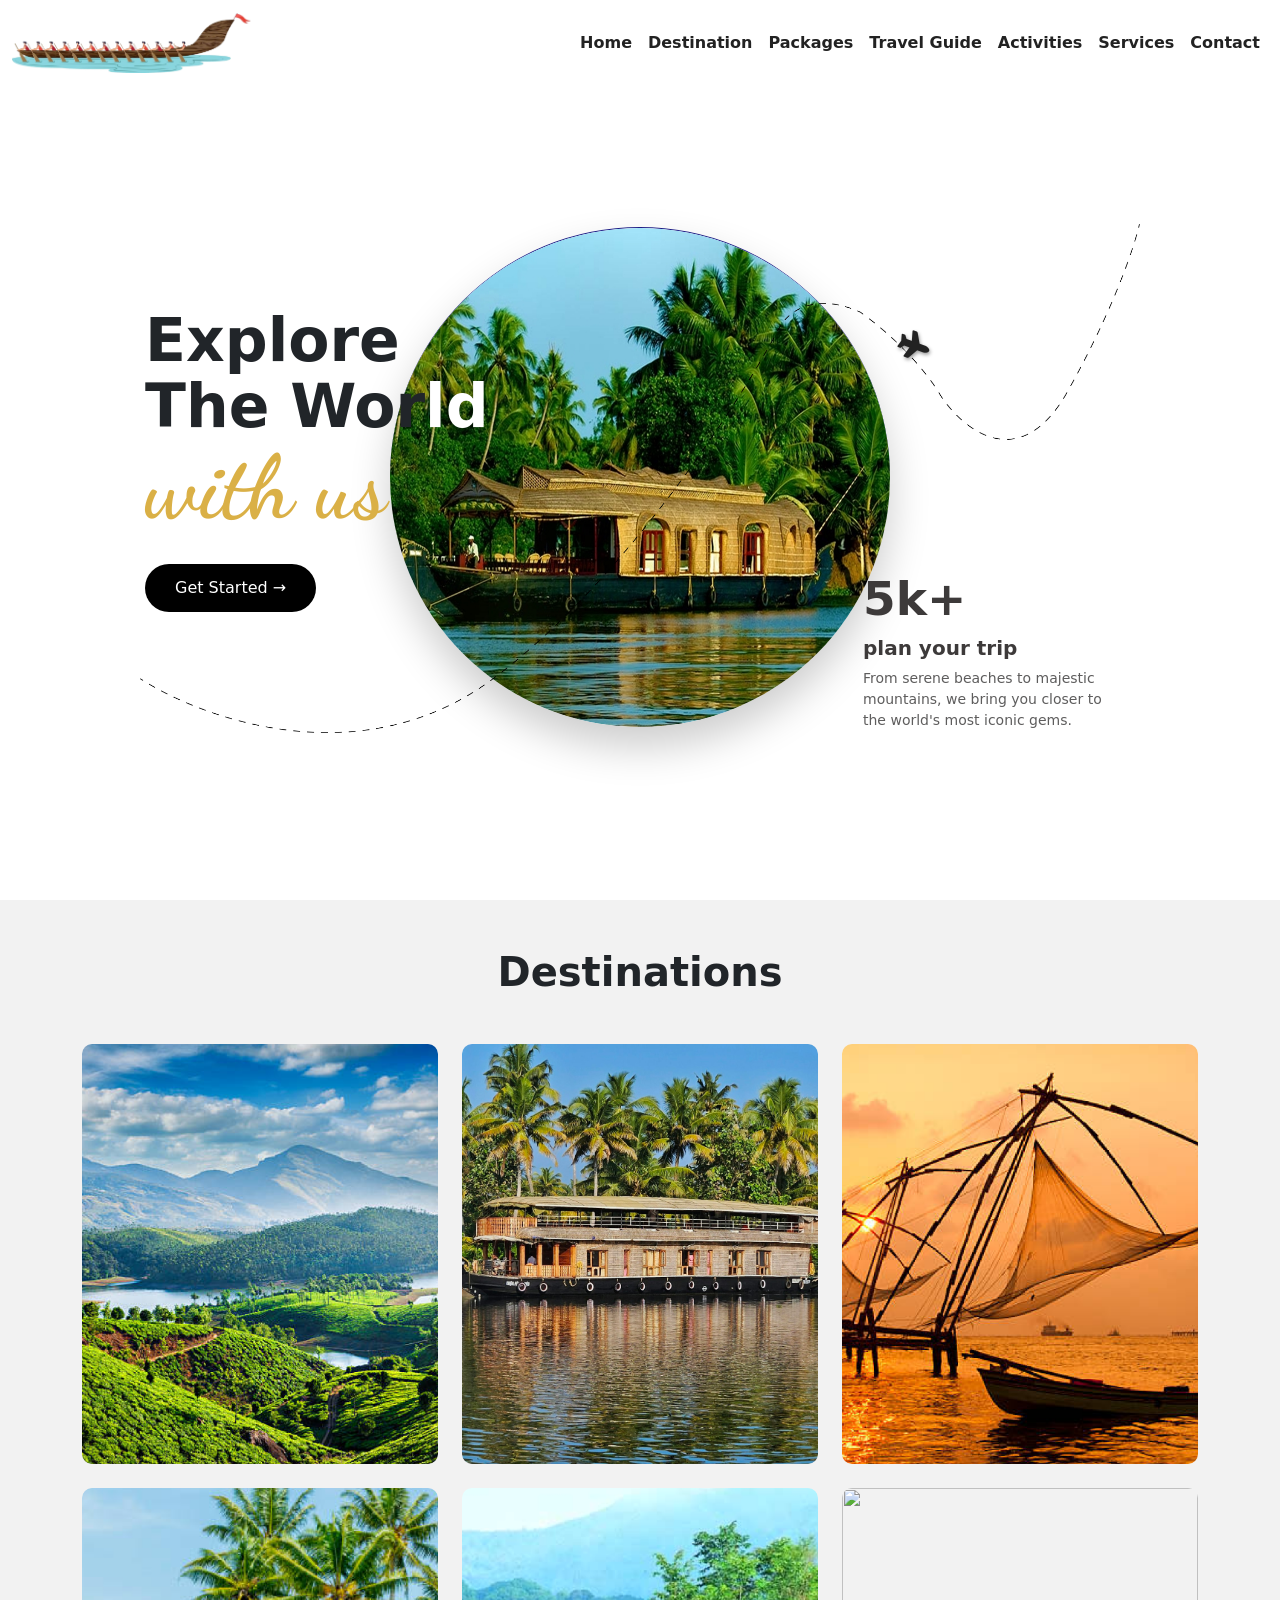
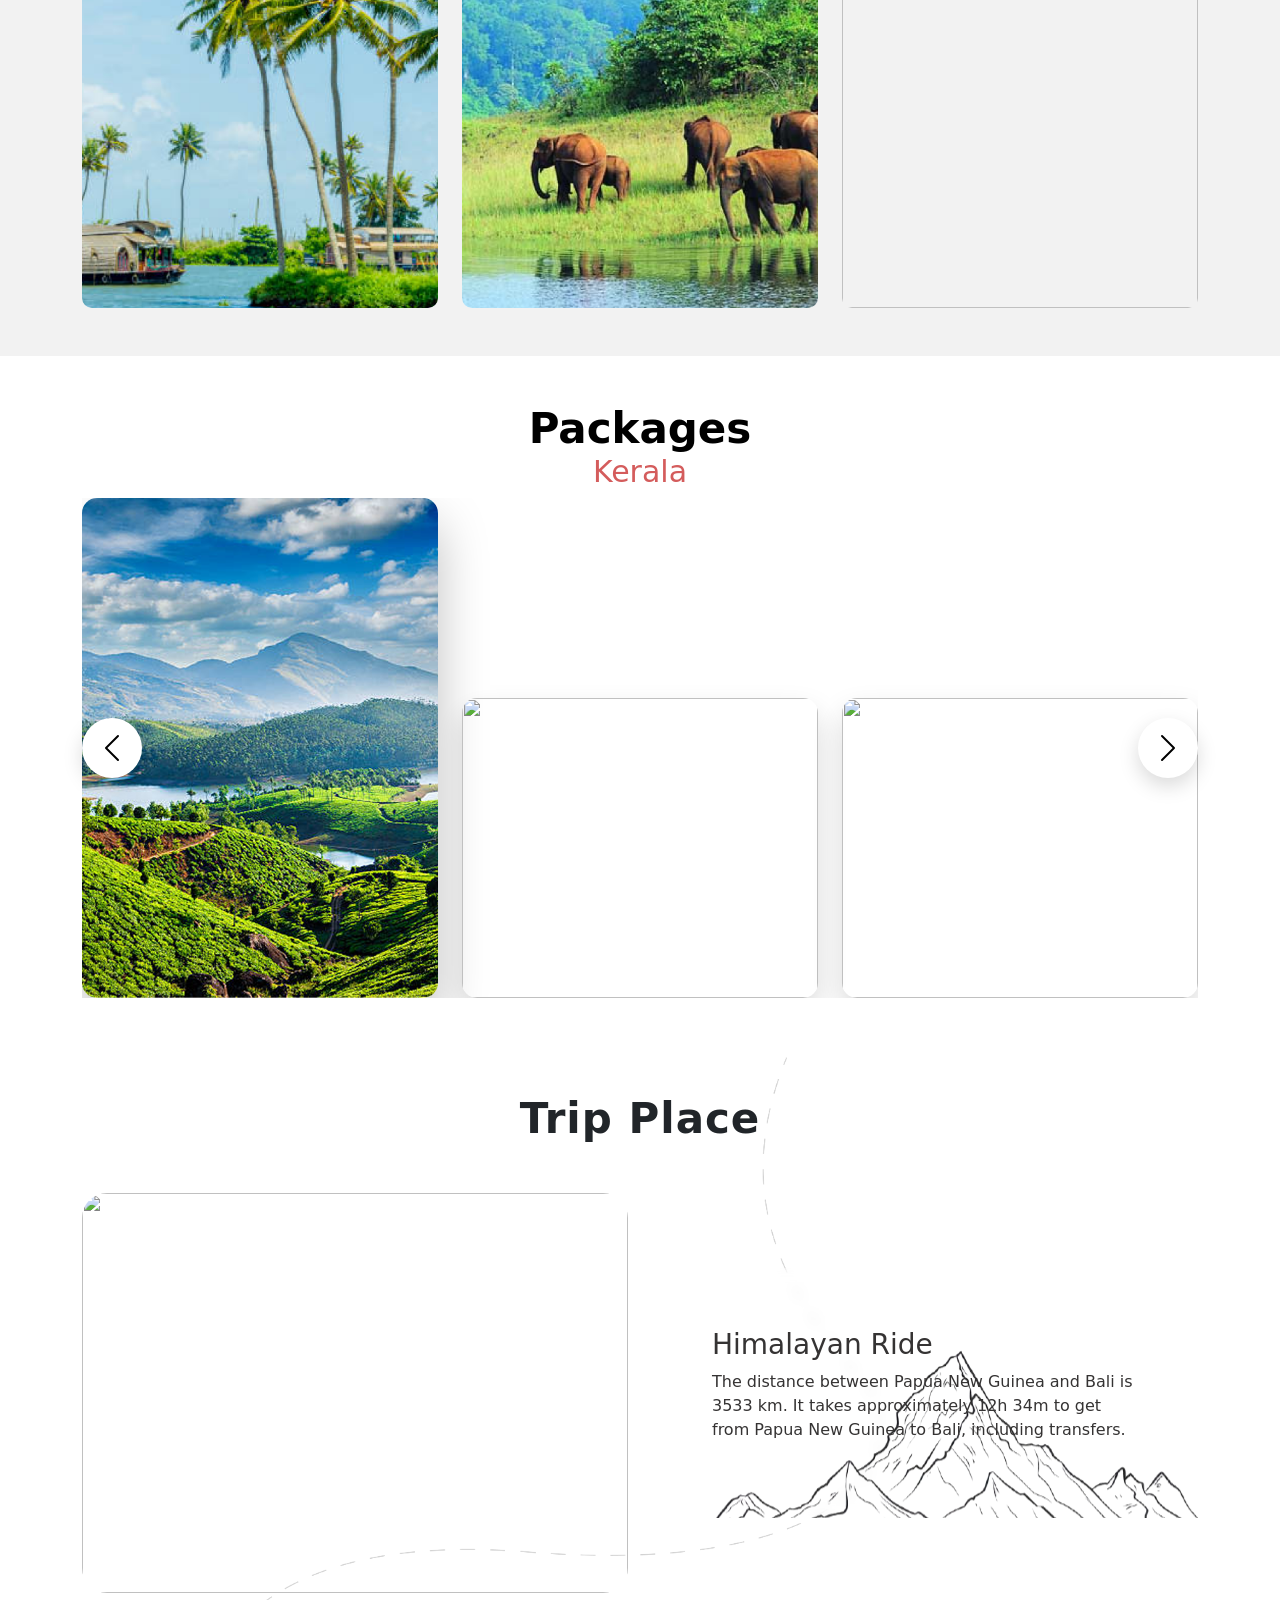
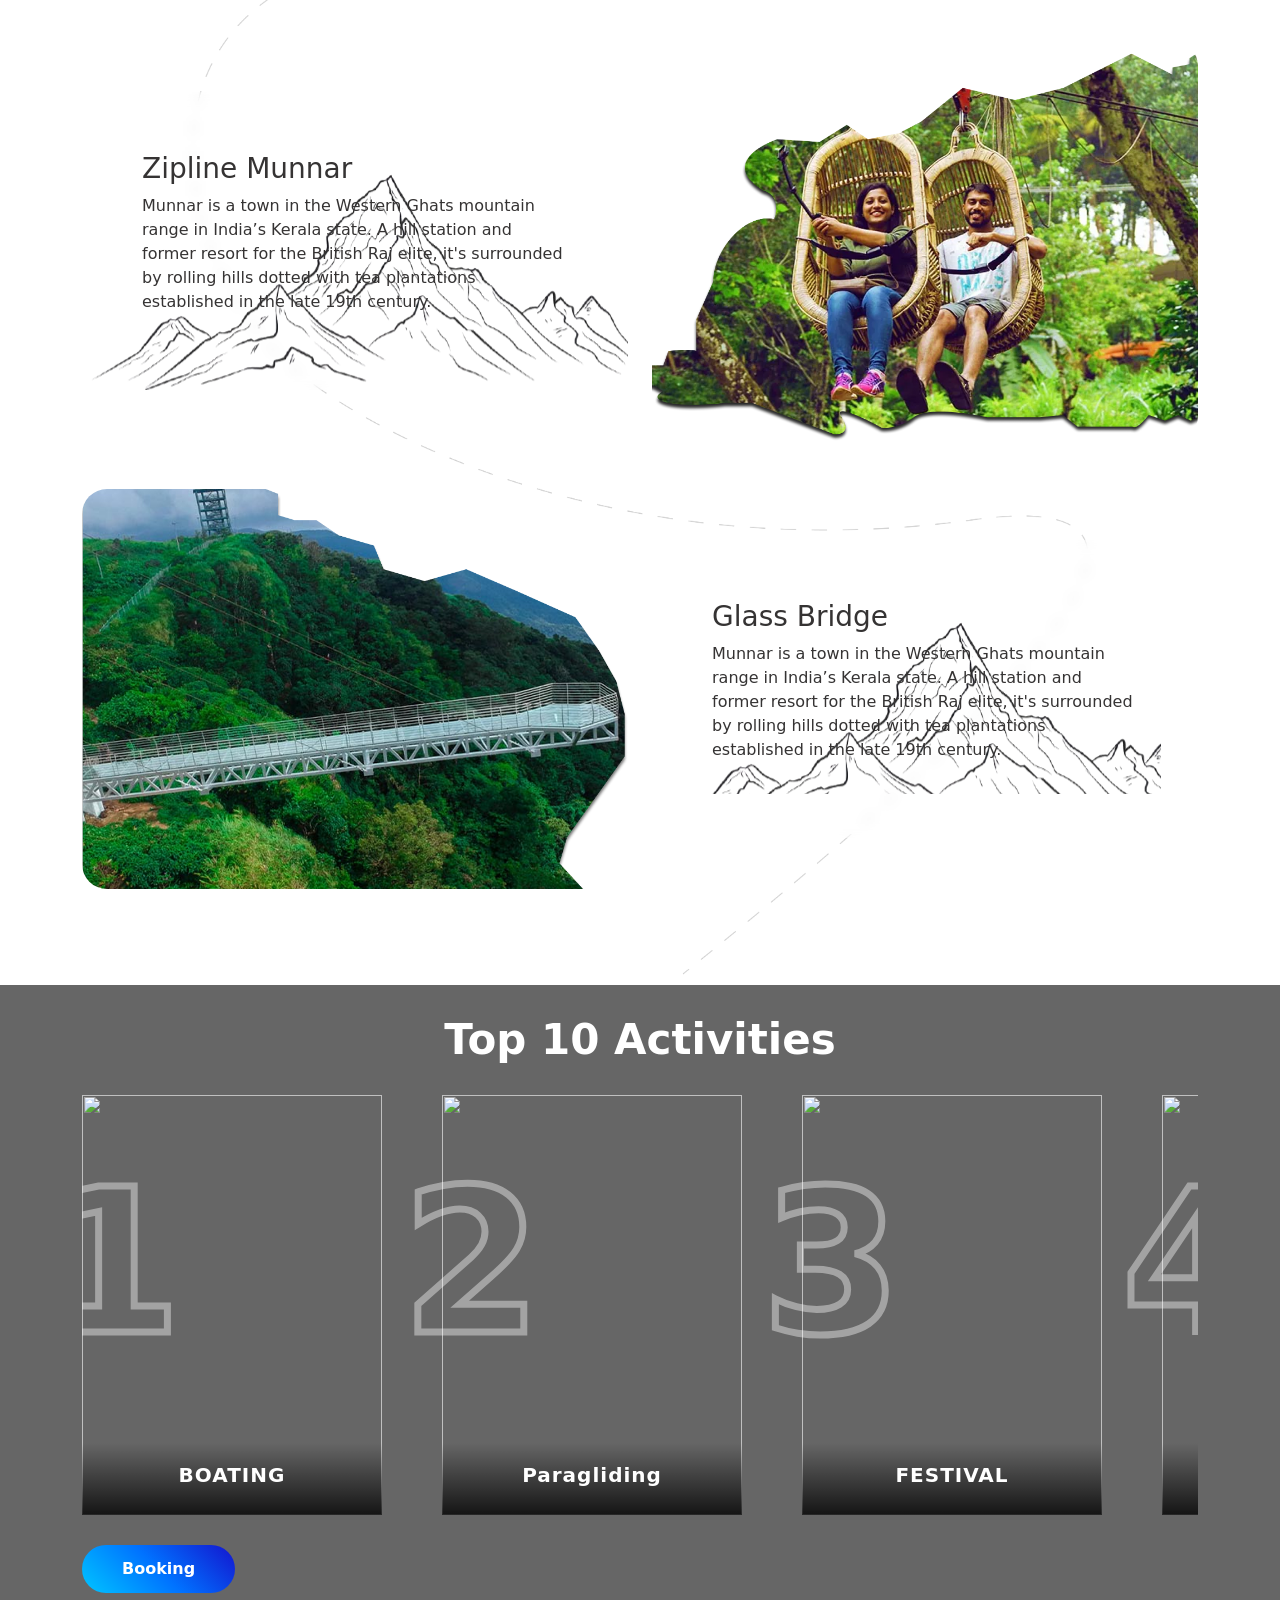
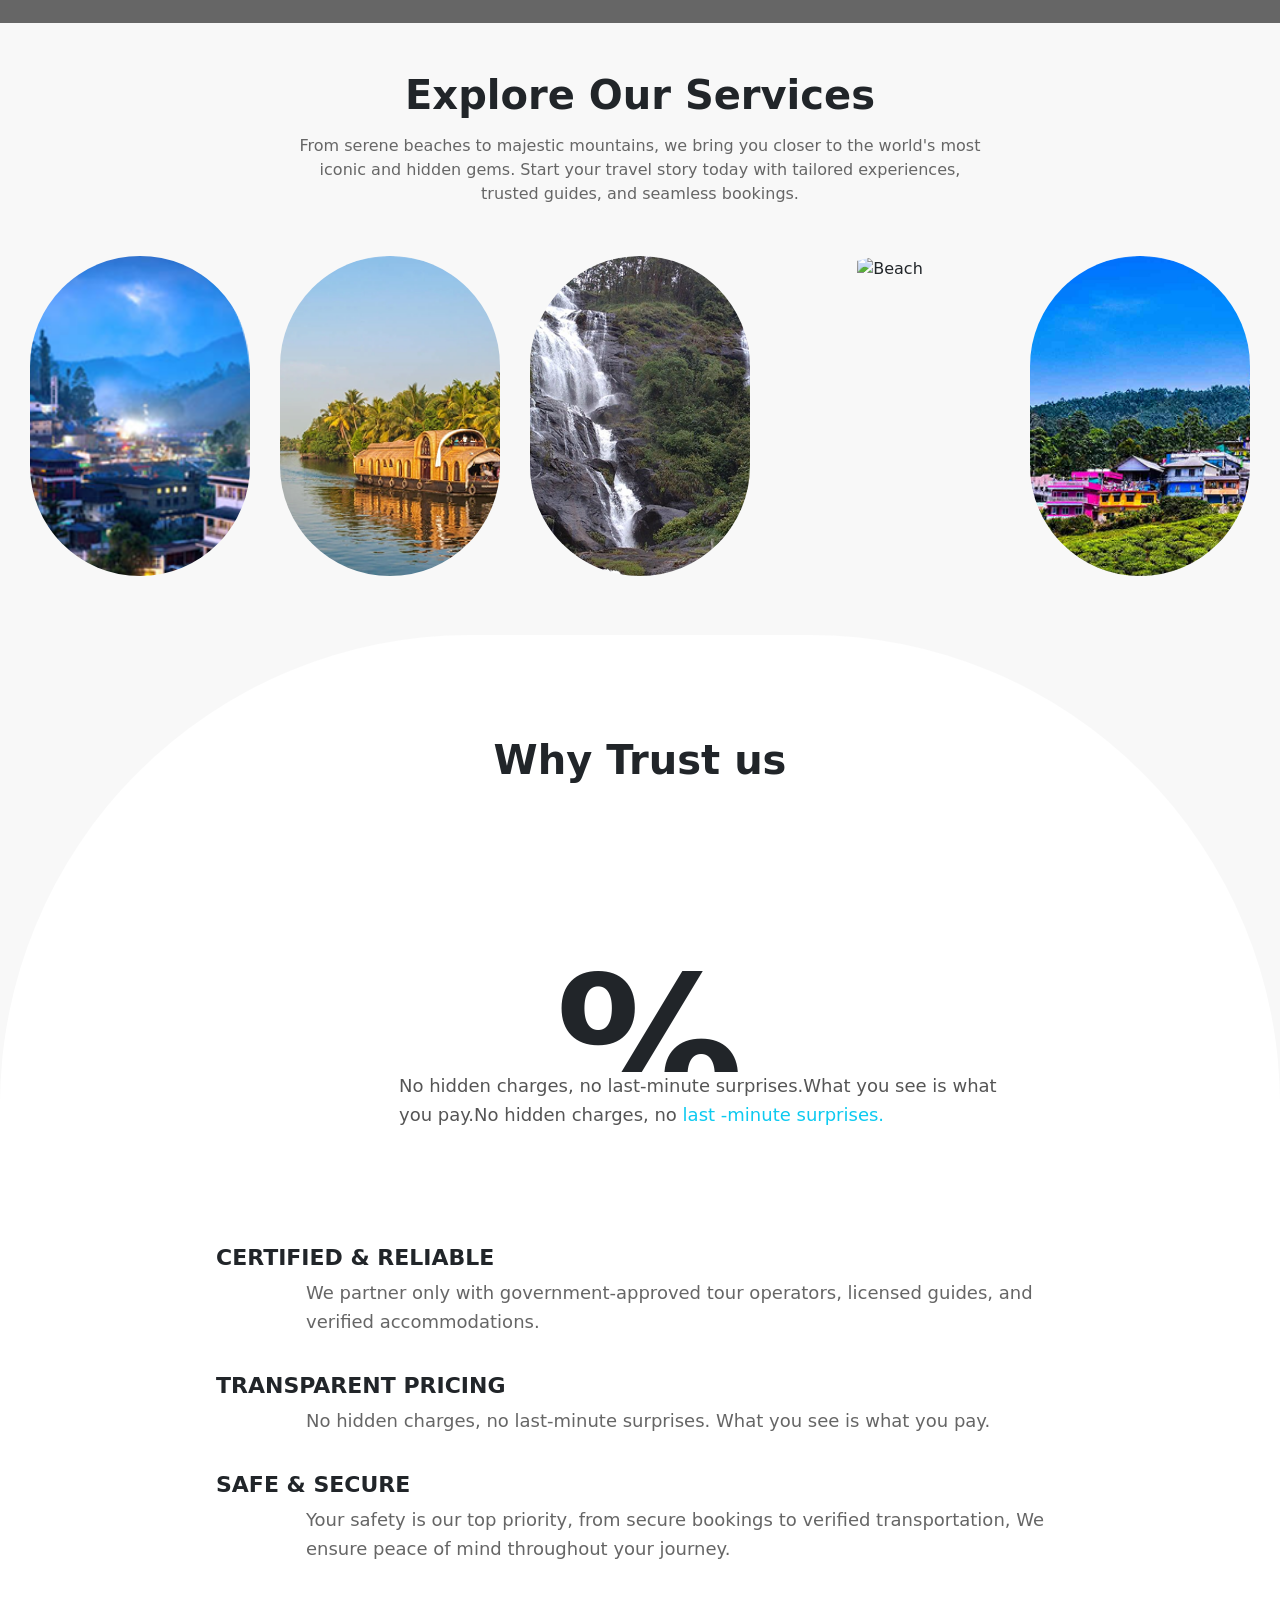
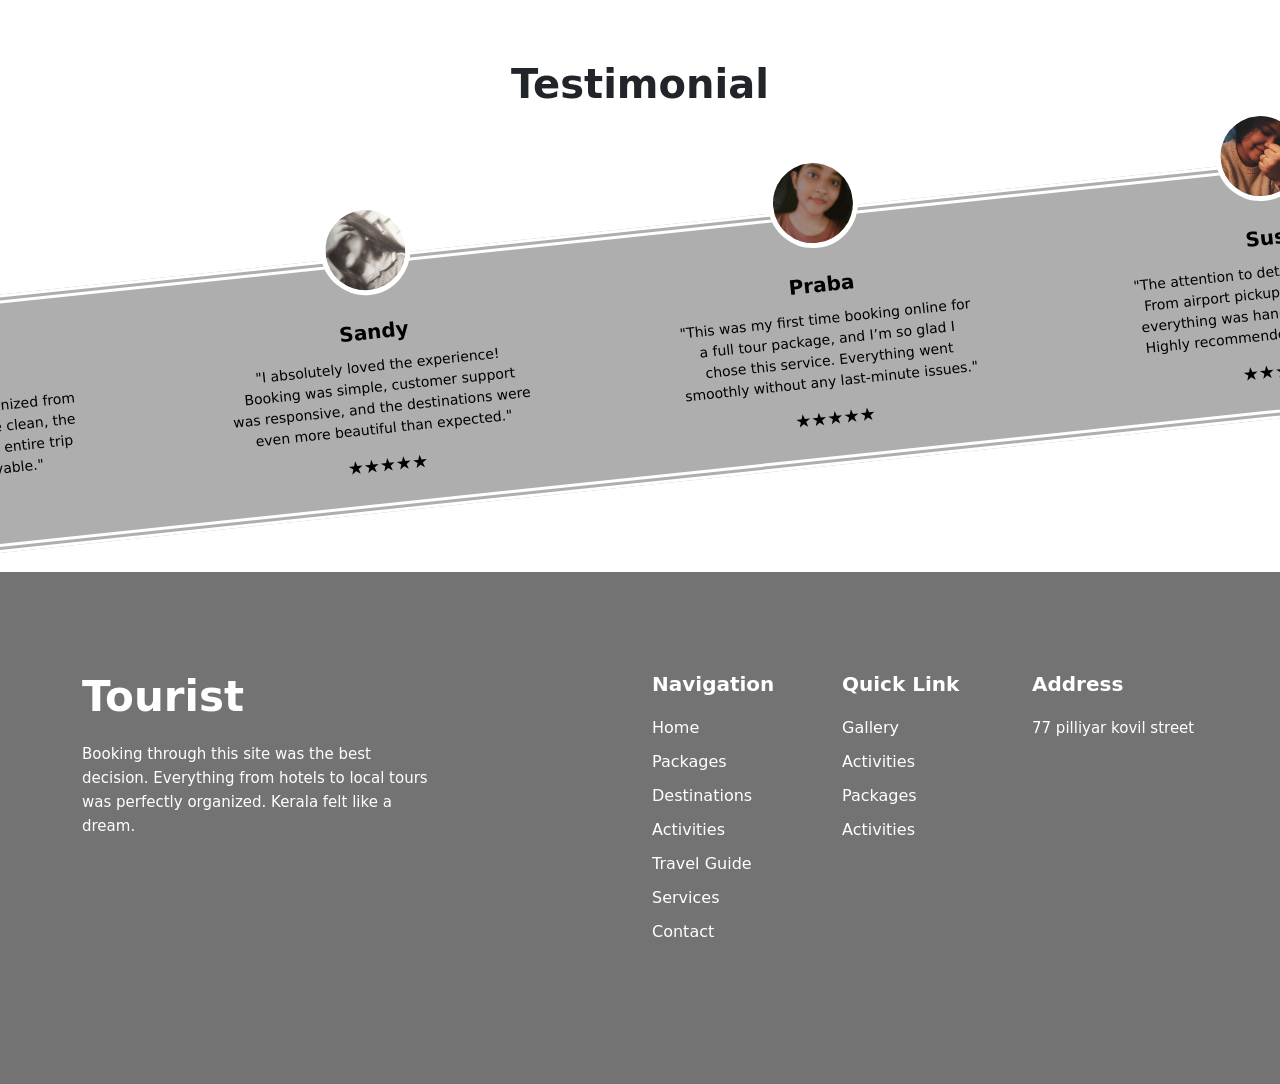
==== commit f4a1ee58: "format changed" ====
--- a/index.html
+++ b/index.html
@@ -144,7 +144,7 @@
 
               <!-- FRONT -->
               <div class="card-front">
-                <img src="./component 8.png" alt="">
+                <img src="./Component 8.png" alt="">
               </div>
 
               <!-- BACK -->
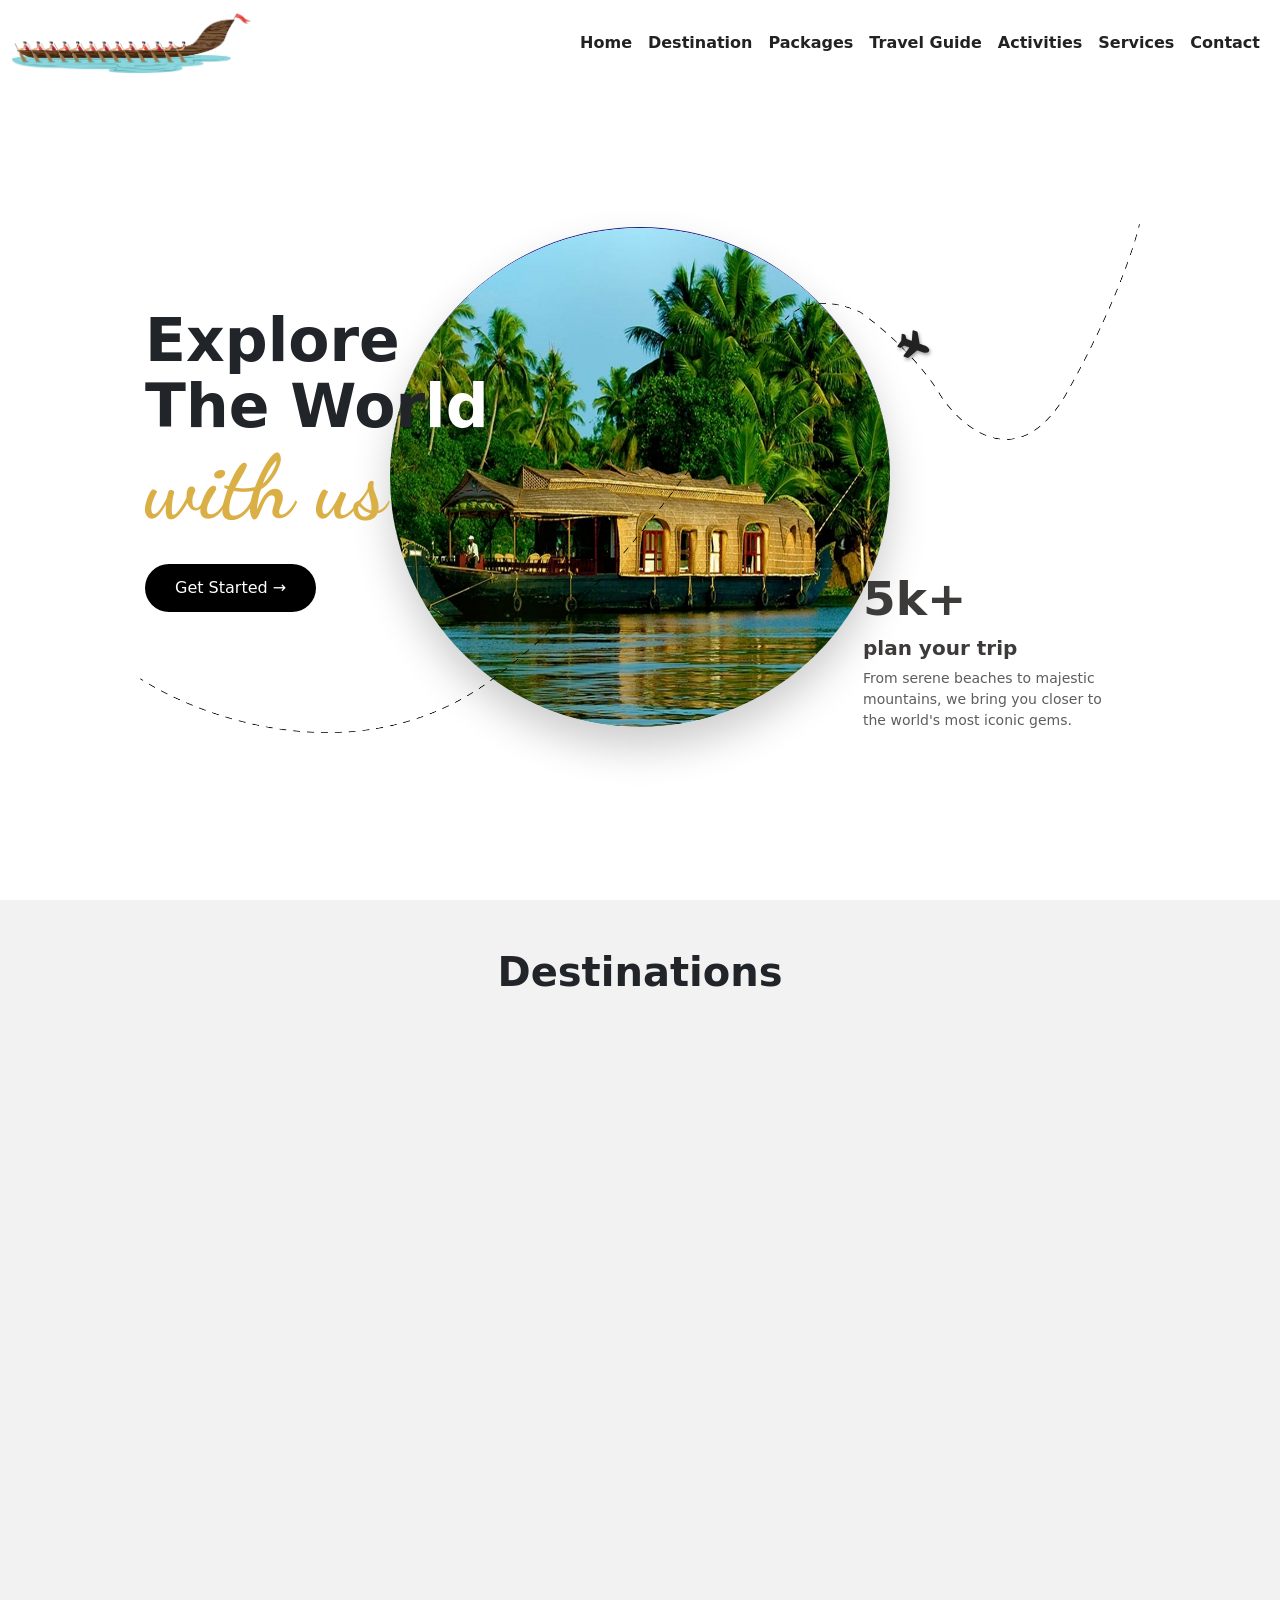
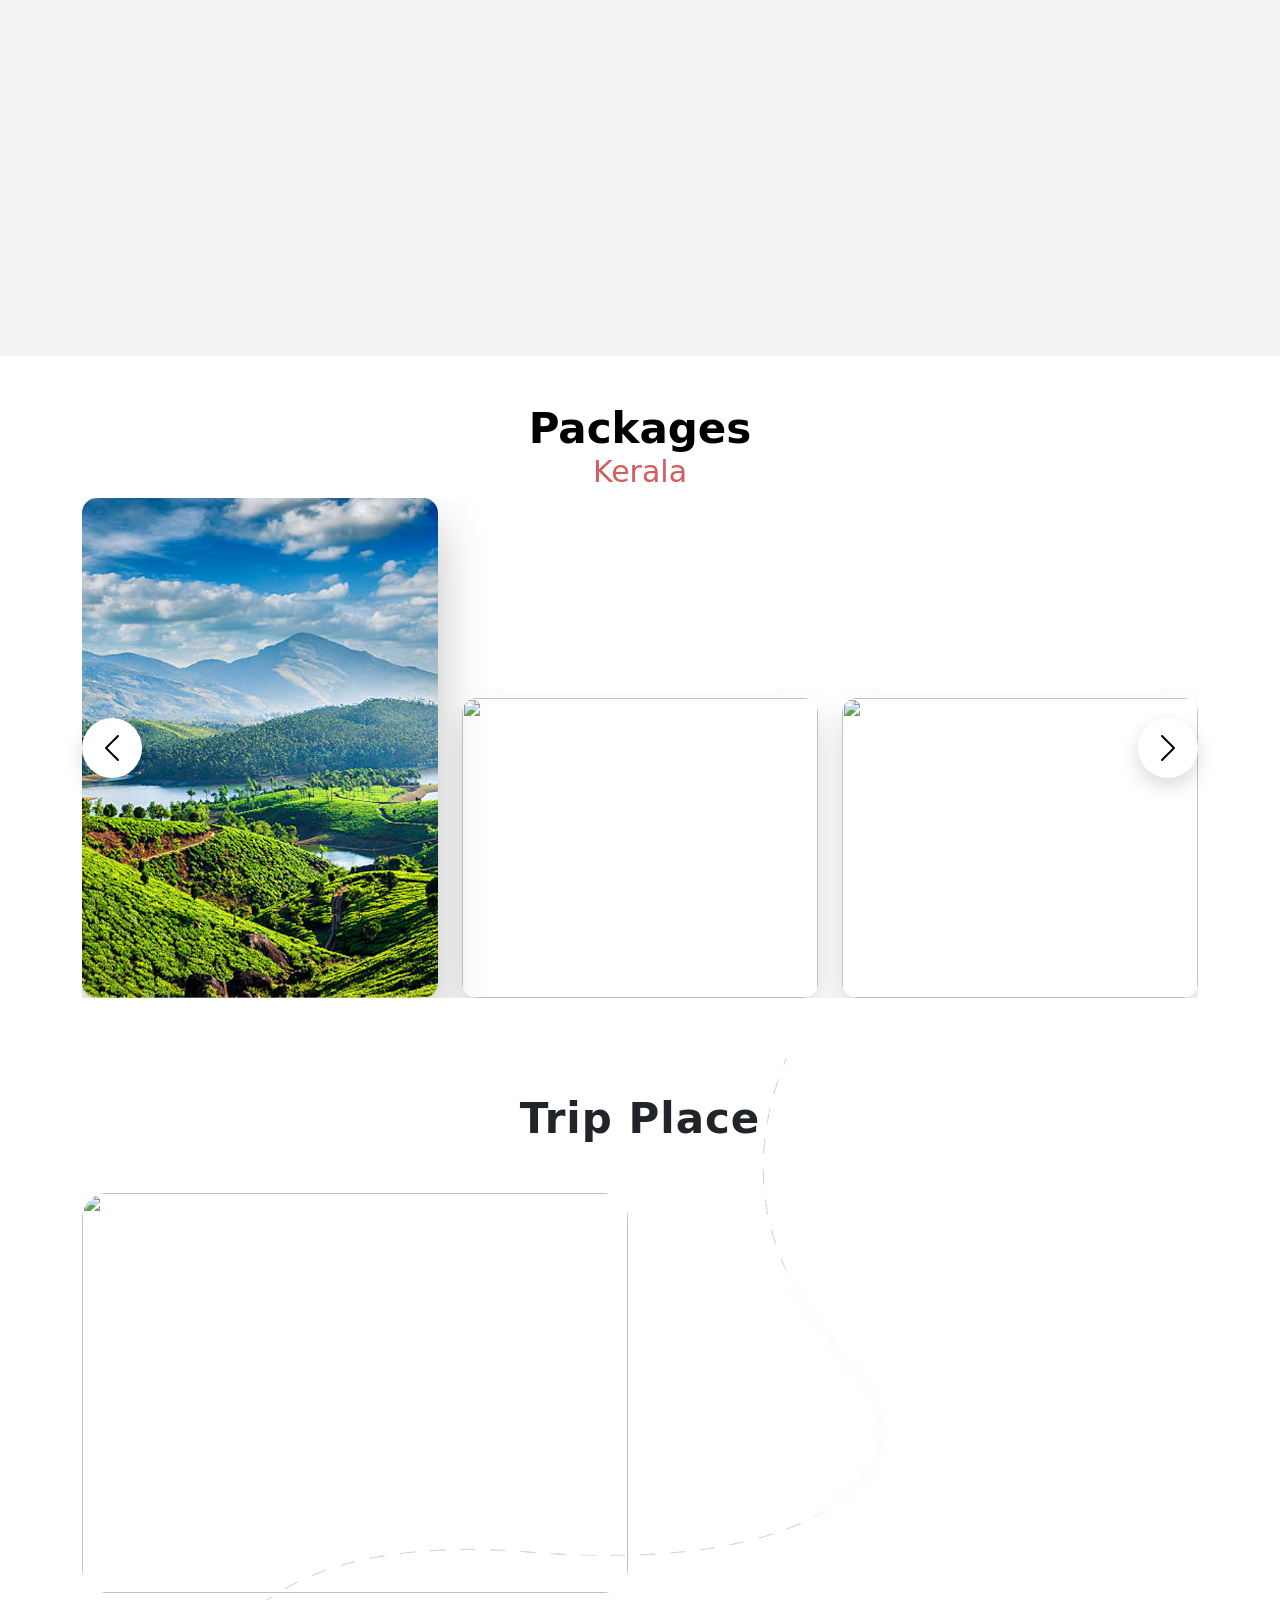
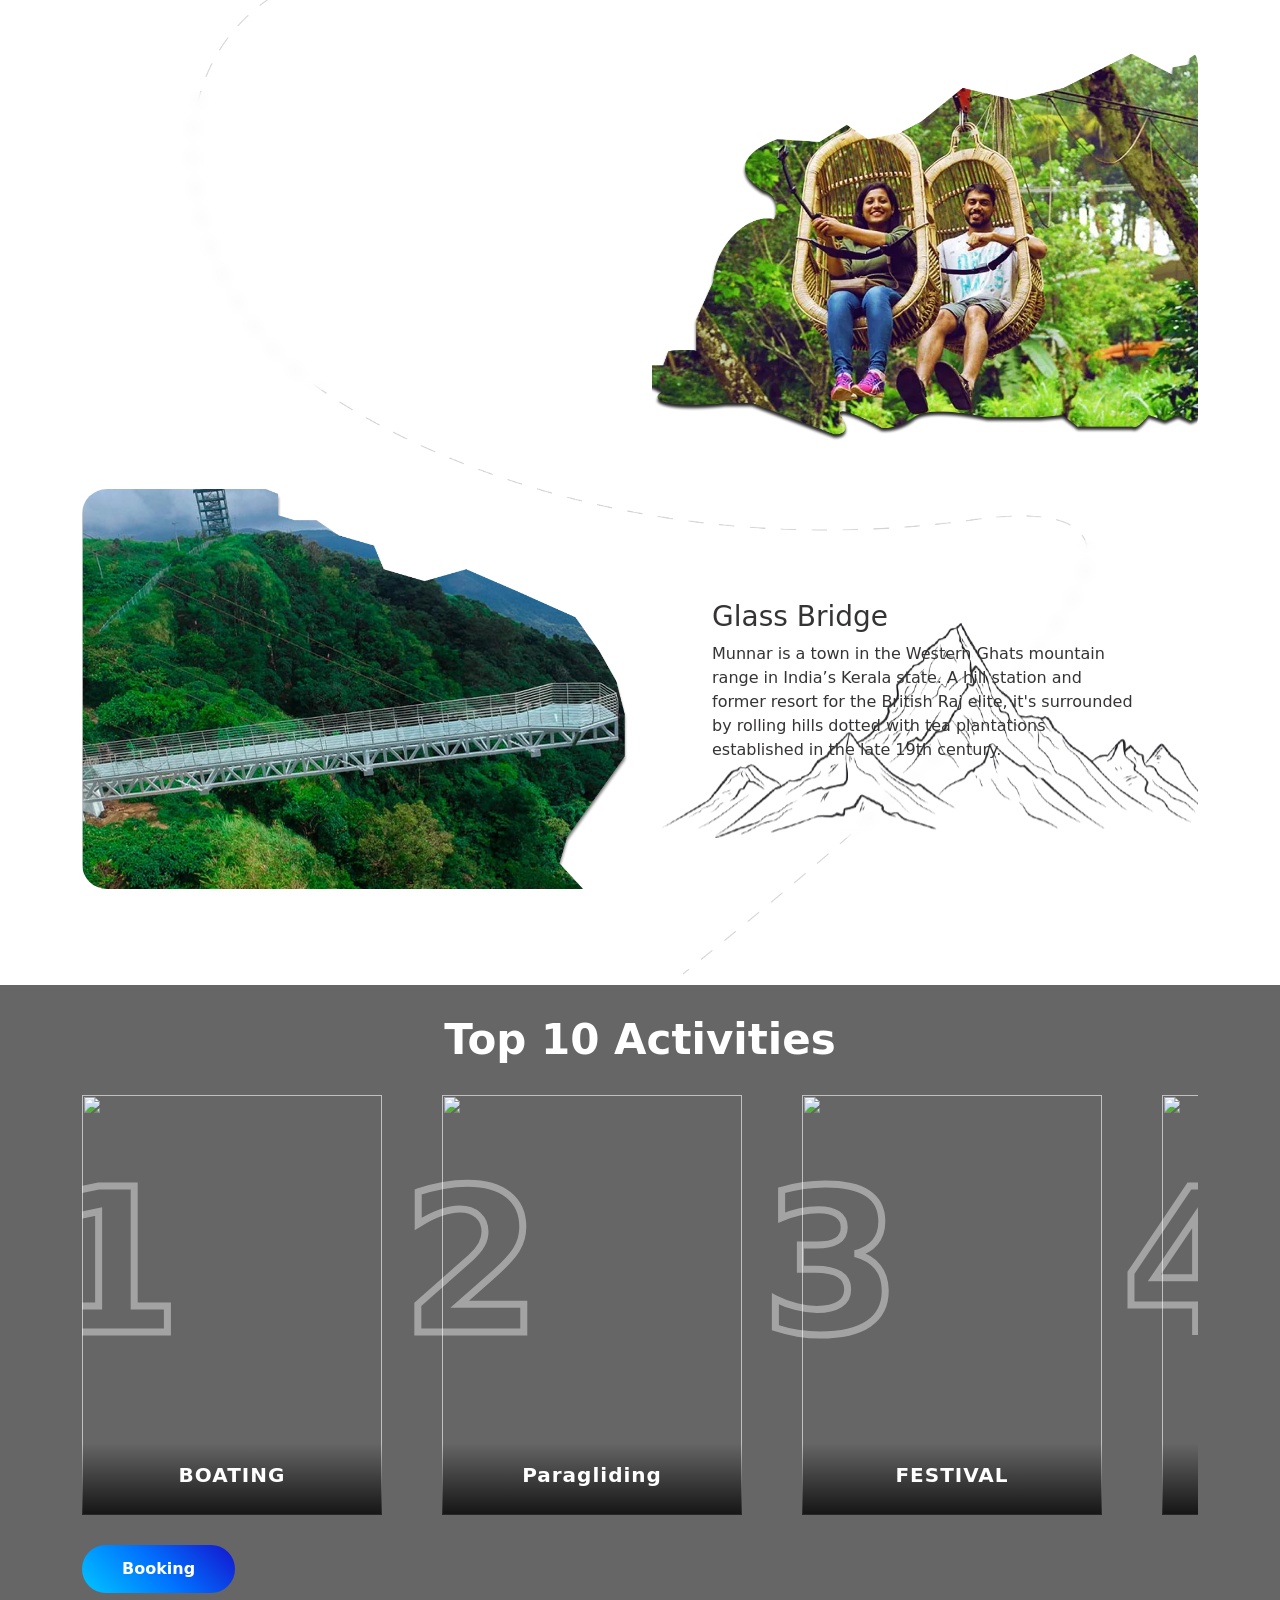
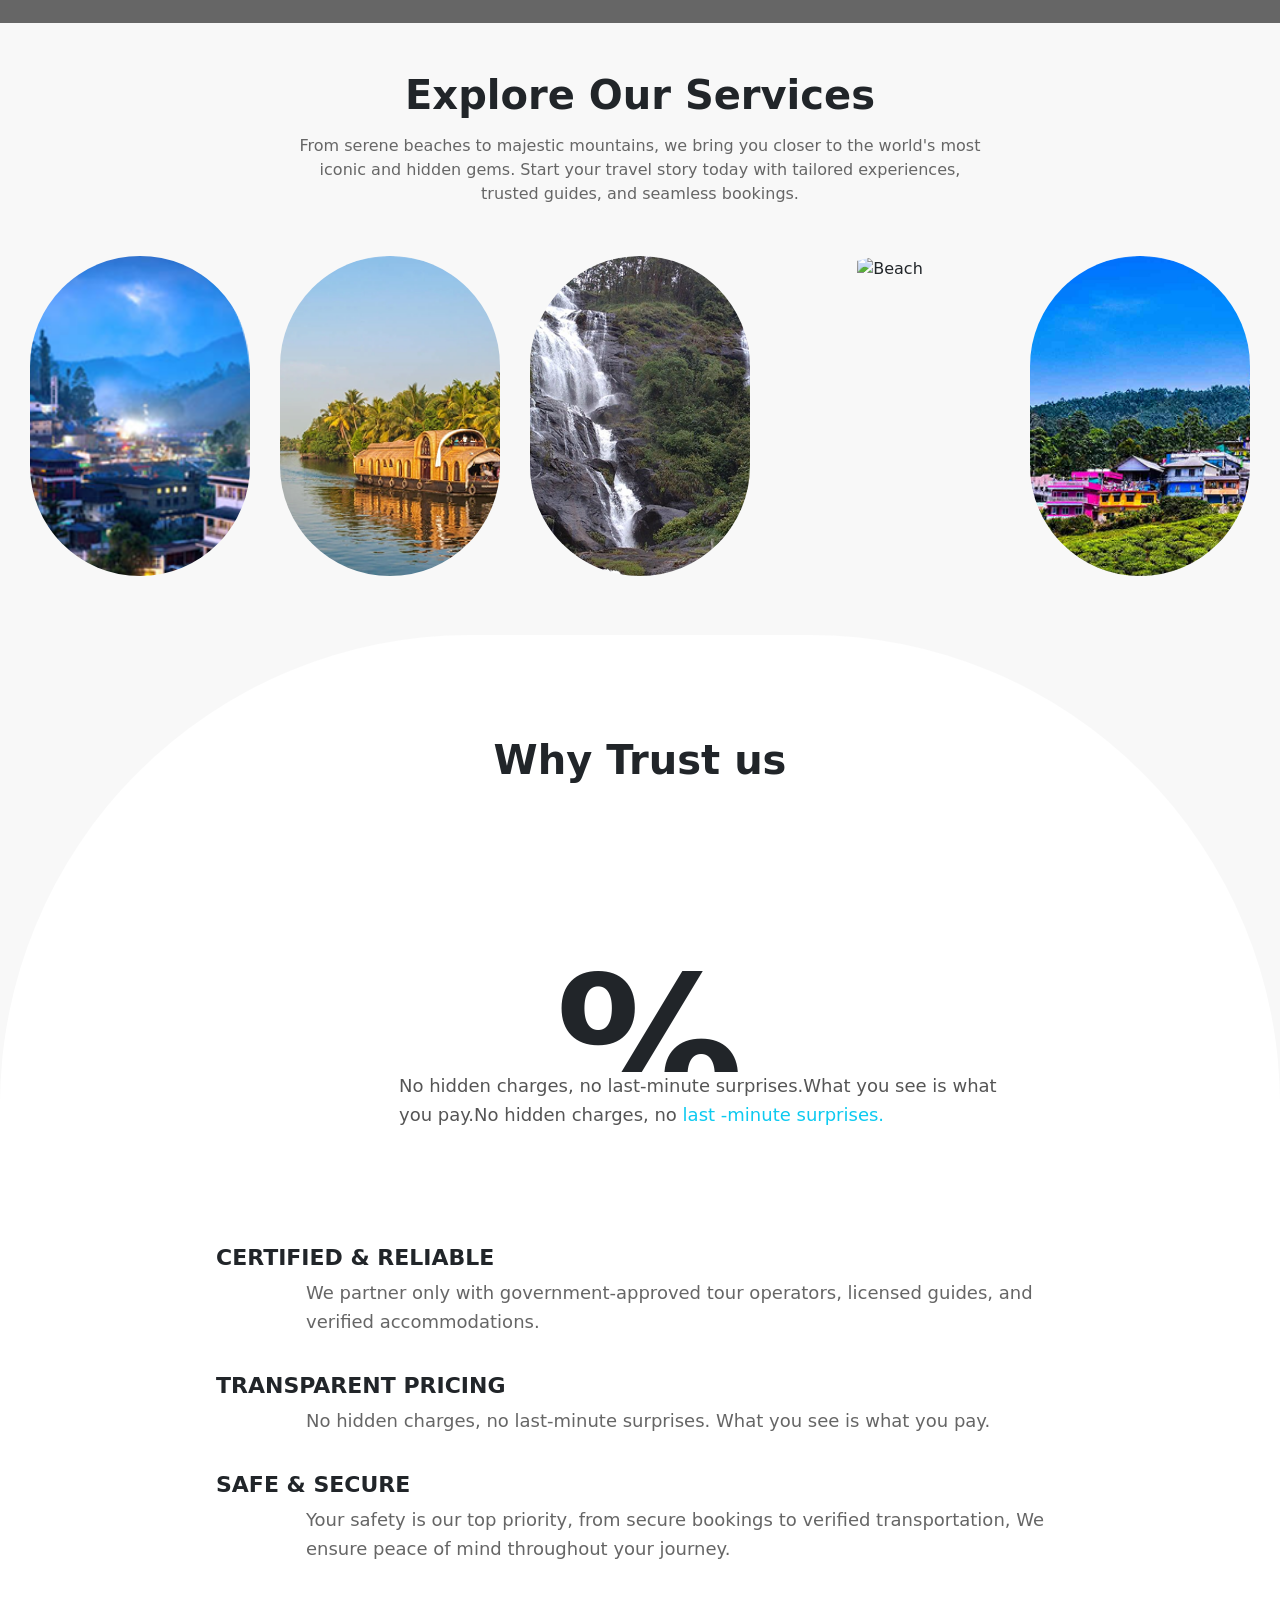
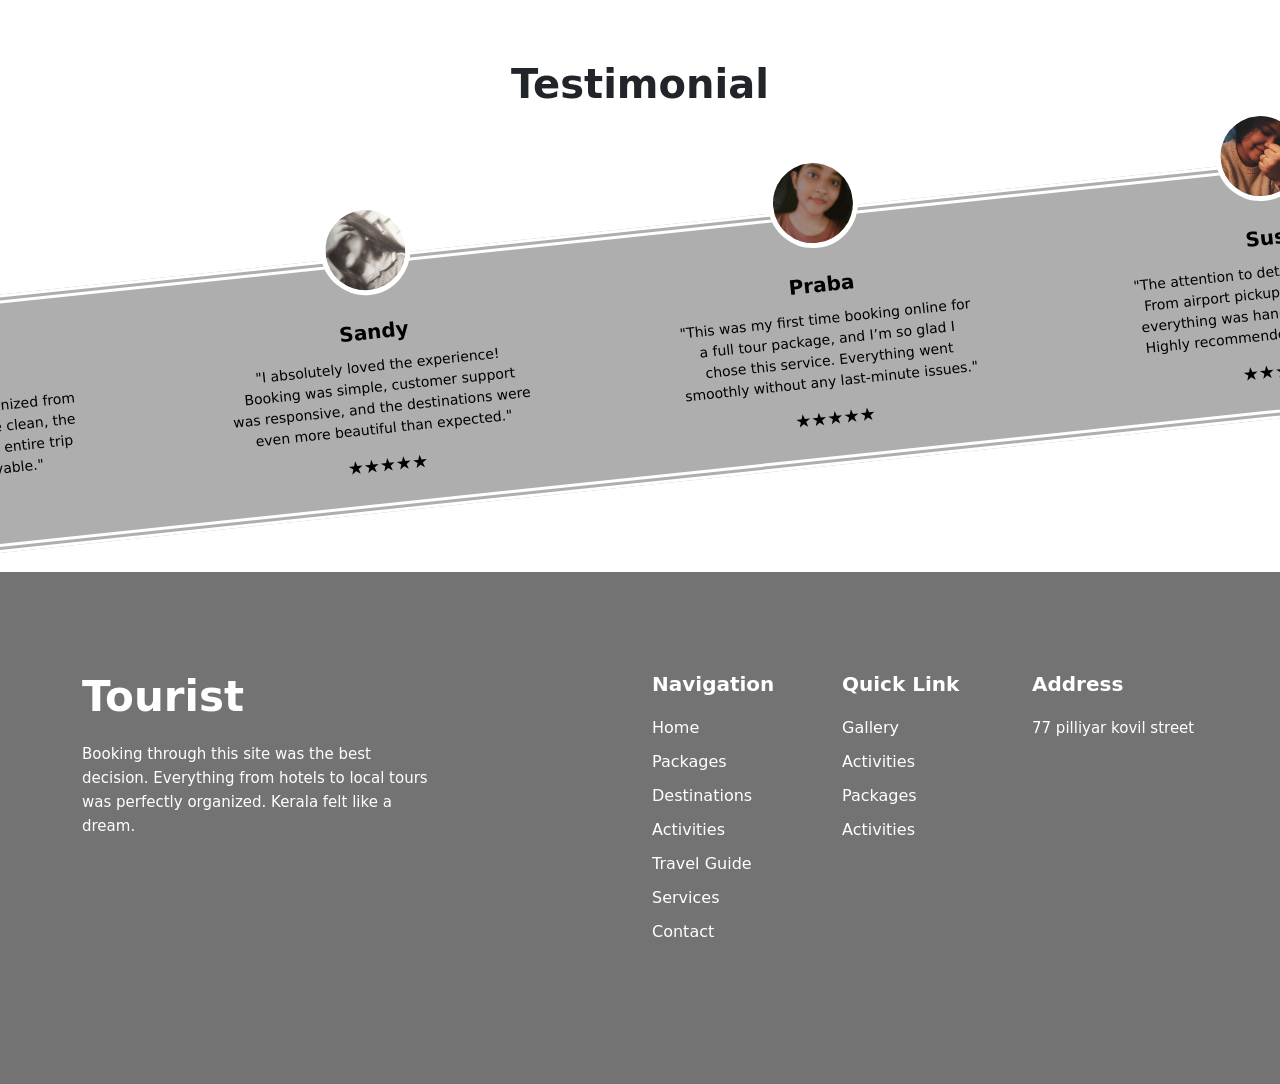
==== commit 1643ea1f: "code edited" ====
--- a/index.html
+++ b/index.html
@@ -148,7 +148,7 @@
               </div>
 
               <!-- BACK -->
-              <div class="card-back" style="background-image: url('./component 8.png');">
+              <div class="card-back" style="background-image: url('./Component8.png');">
 
                 <div class="back-overlay">
                   <h4>Kettuvallam Cruise - Alappuzha</h4>
@@ -179,7 +179,7 @@
               </div>
 
               <!-- BACK -->
-              <div class="card-back" style="background-image: url('./Component\ 81.png');">
+              <div class="card-back" style="background-image: url('./Component 81.png');">
 
                 <div class="back-overlay">
                   <h4>Cheena Vala, Fort Kochi</h4>
@@ -208,7 +208,7 @@
               </div>
 
               <!-- BACK -->
-              <div class="card-back" style="background-image: url('./component 8.png');">
+              <div class="card-back" style="background-image: url('./Property 1=Component 6.png');">
 
                 <div class="back-overlay">
                   <h4>Lush Backwaters - Alappuzha</h4>
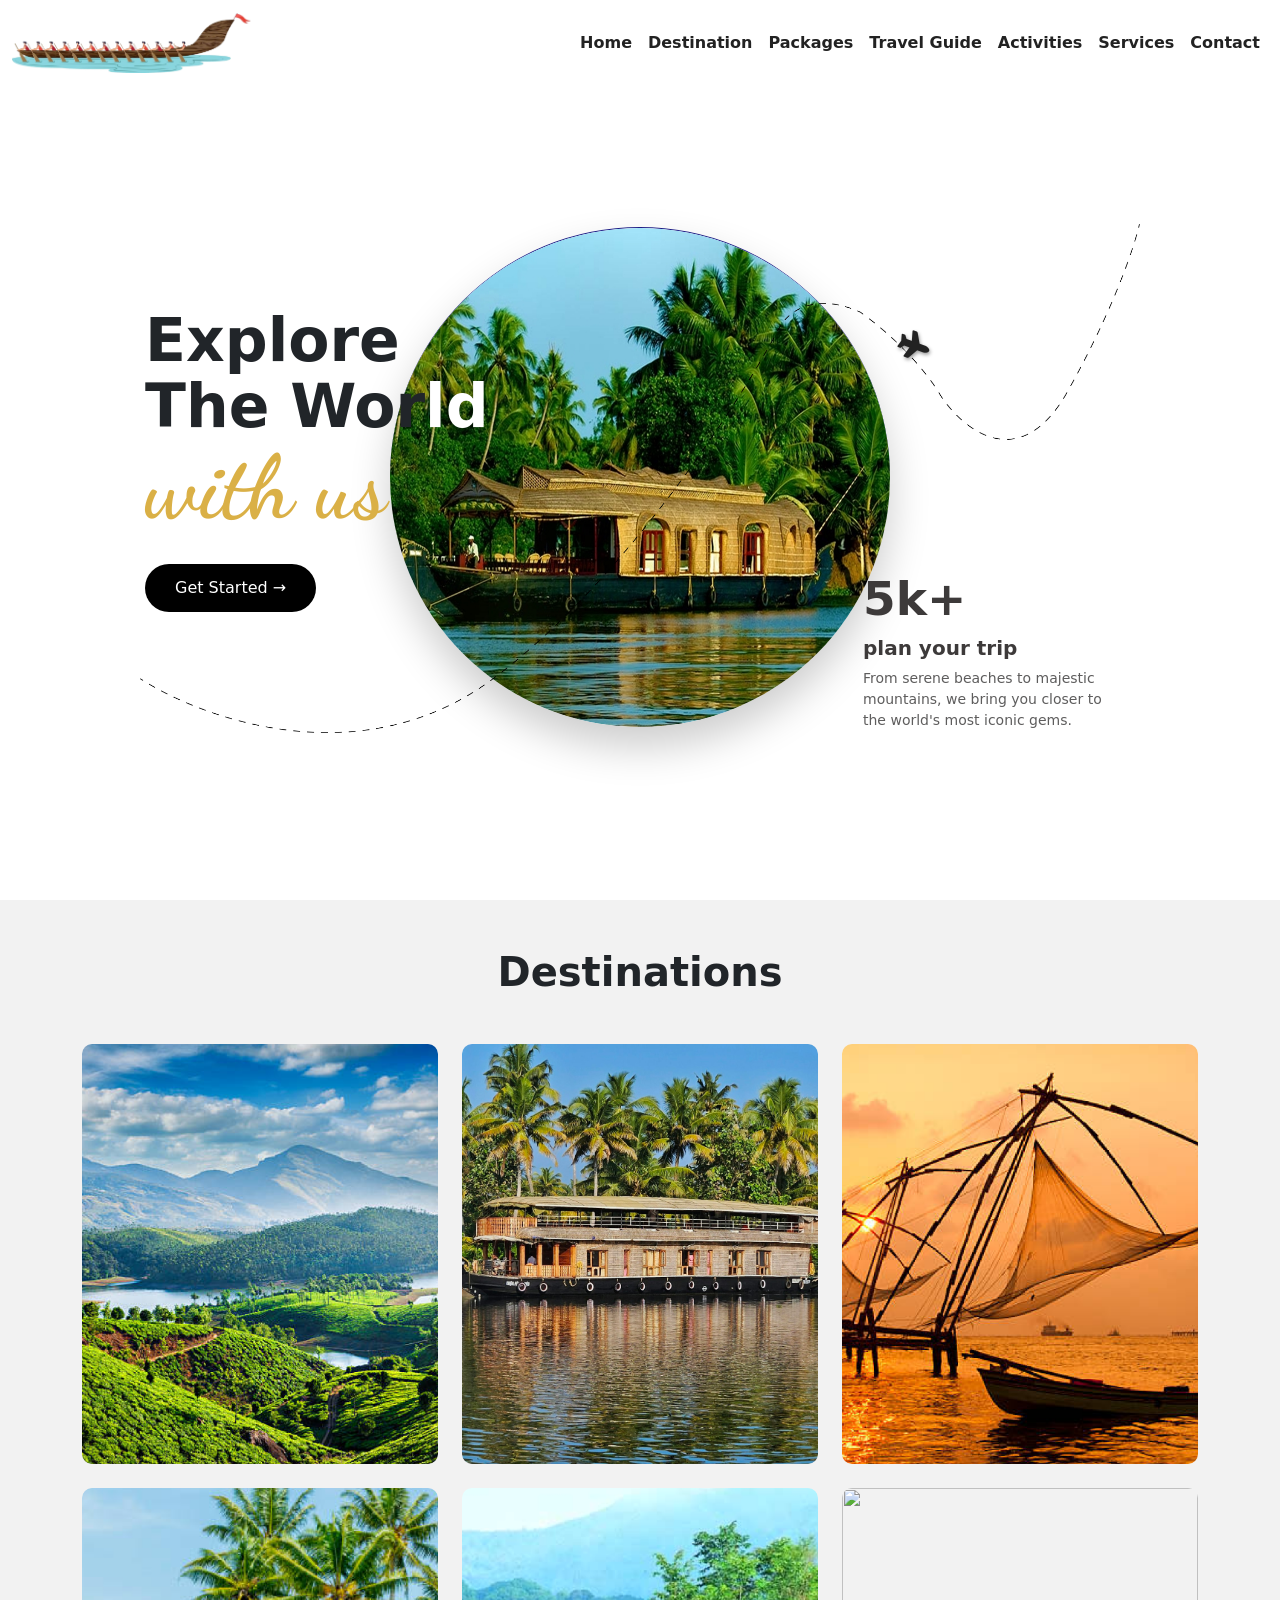
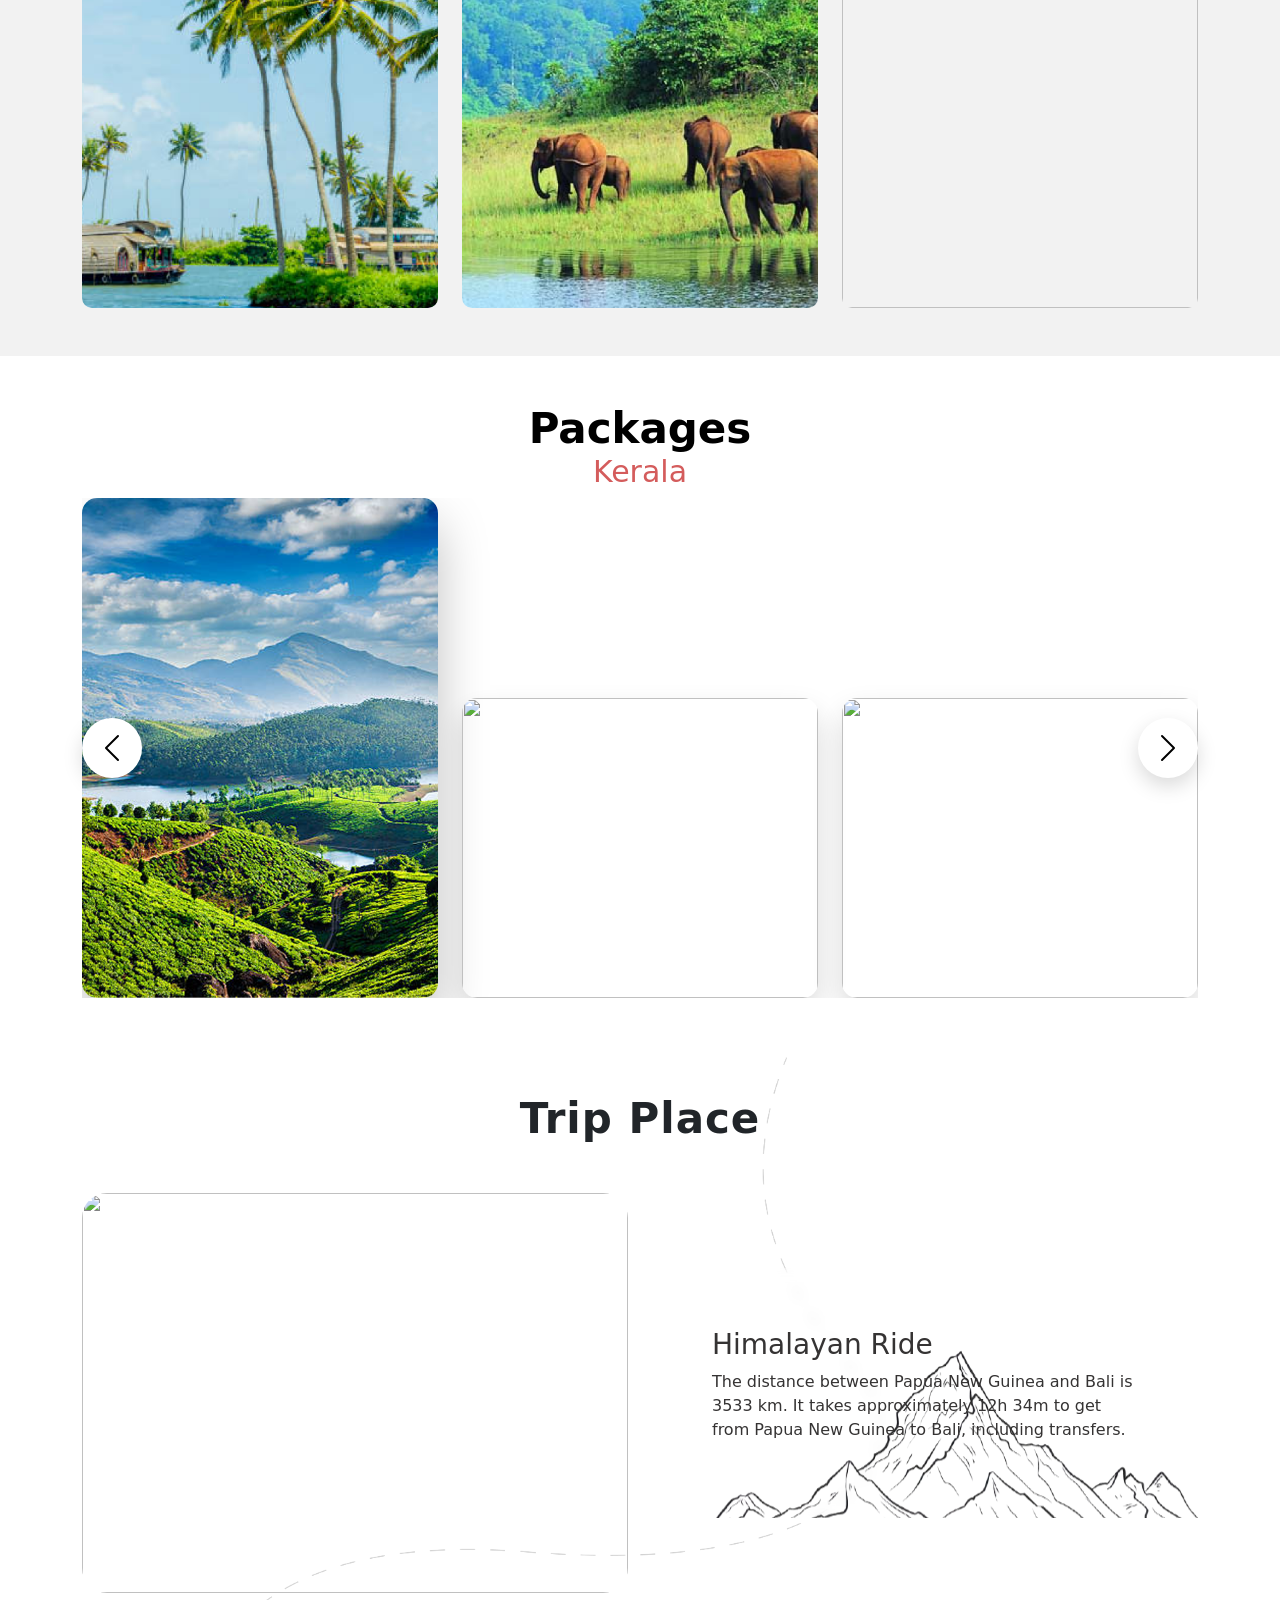
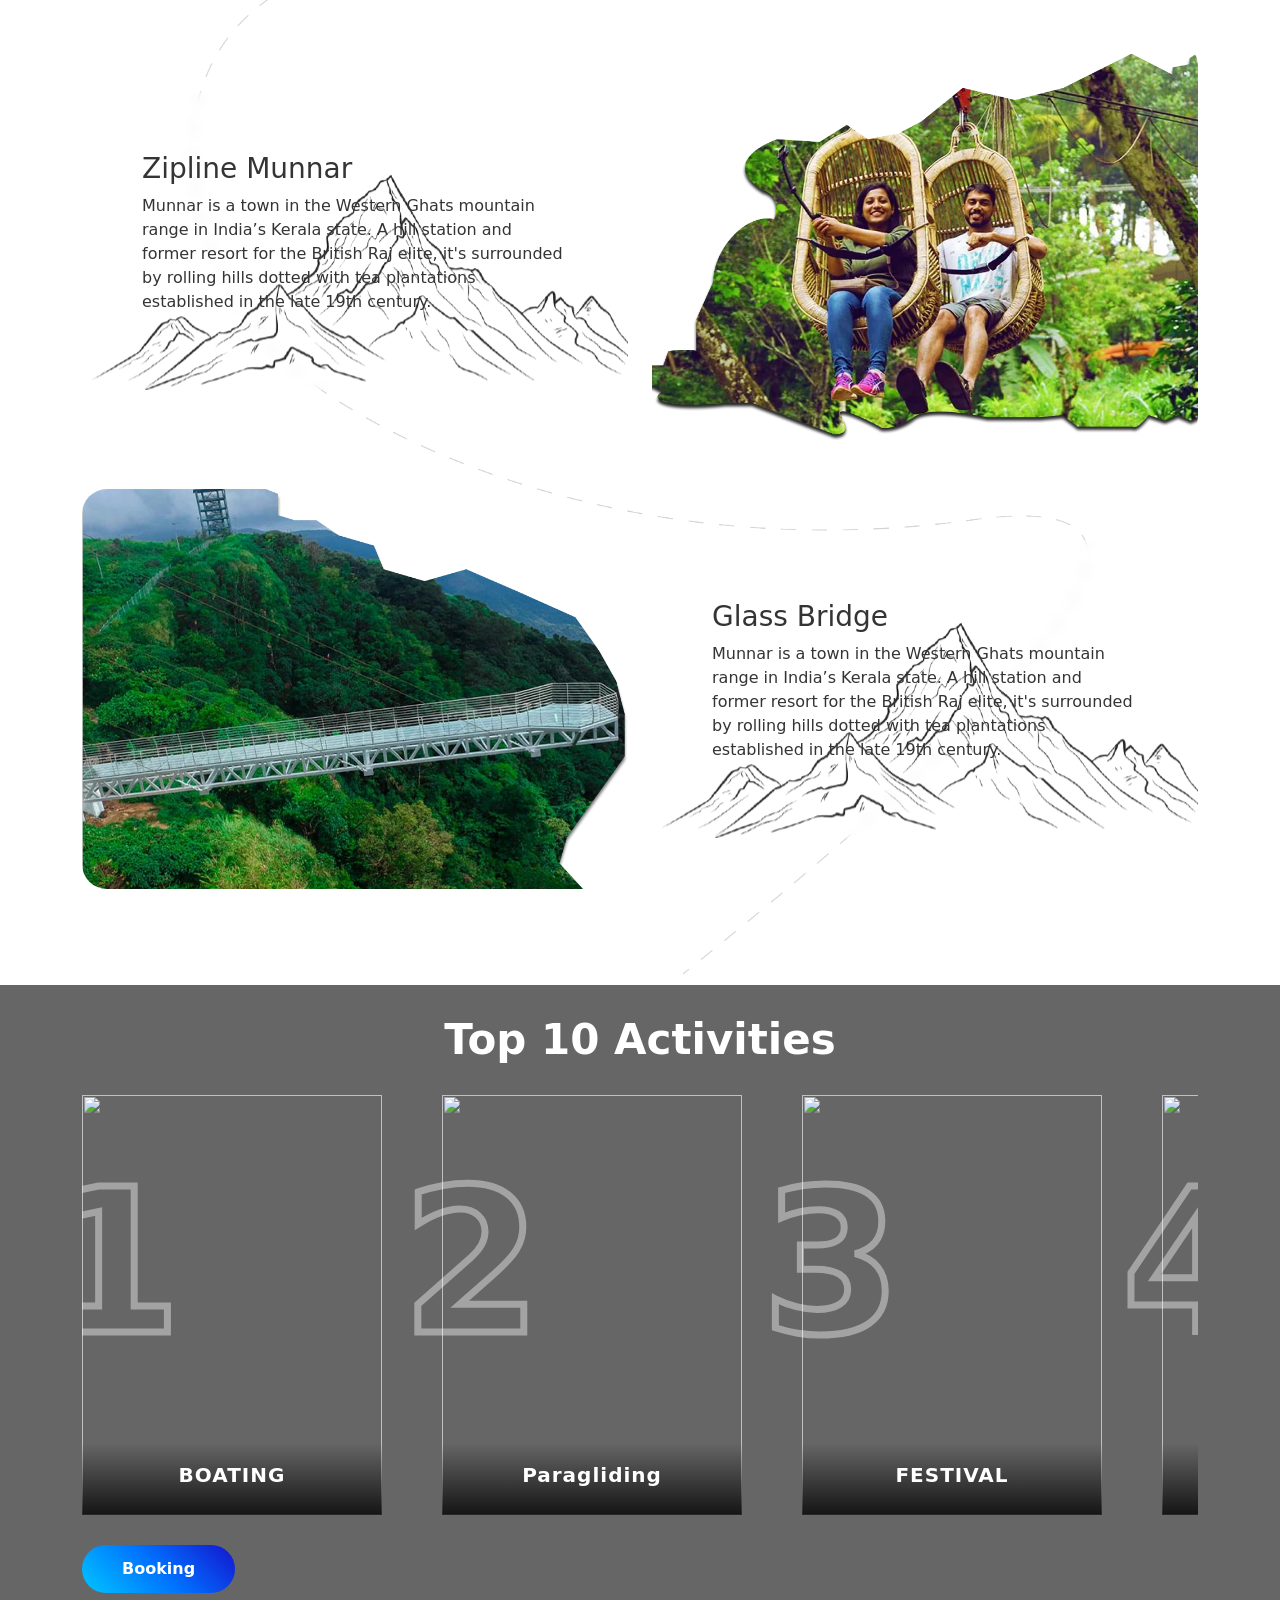
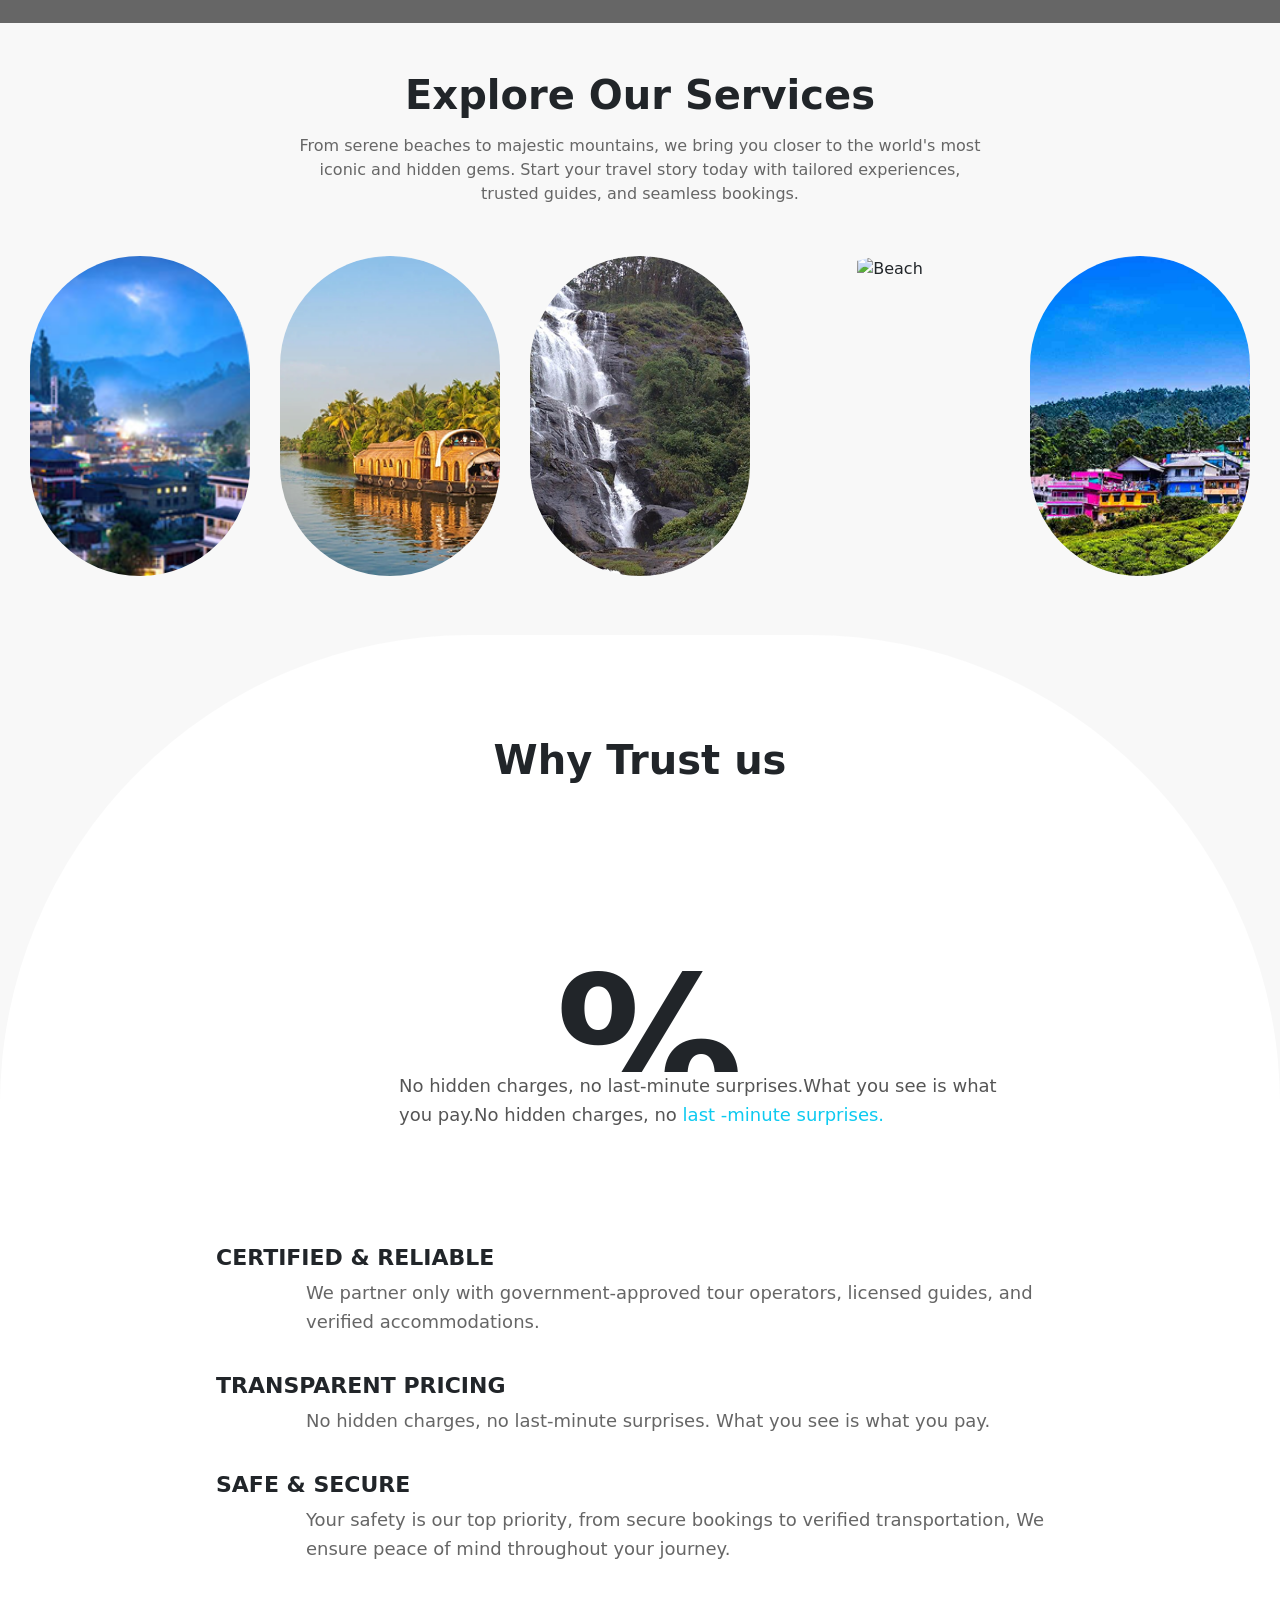
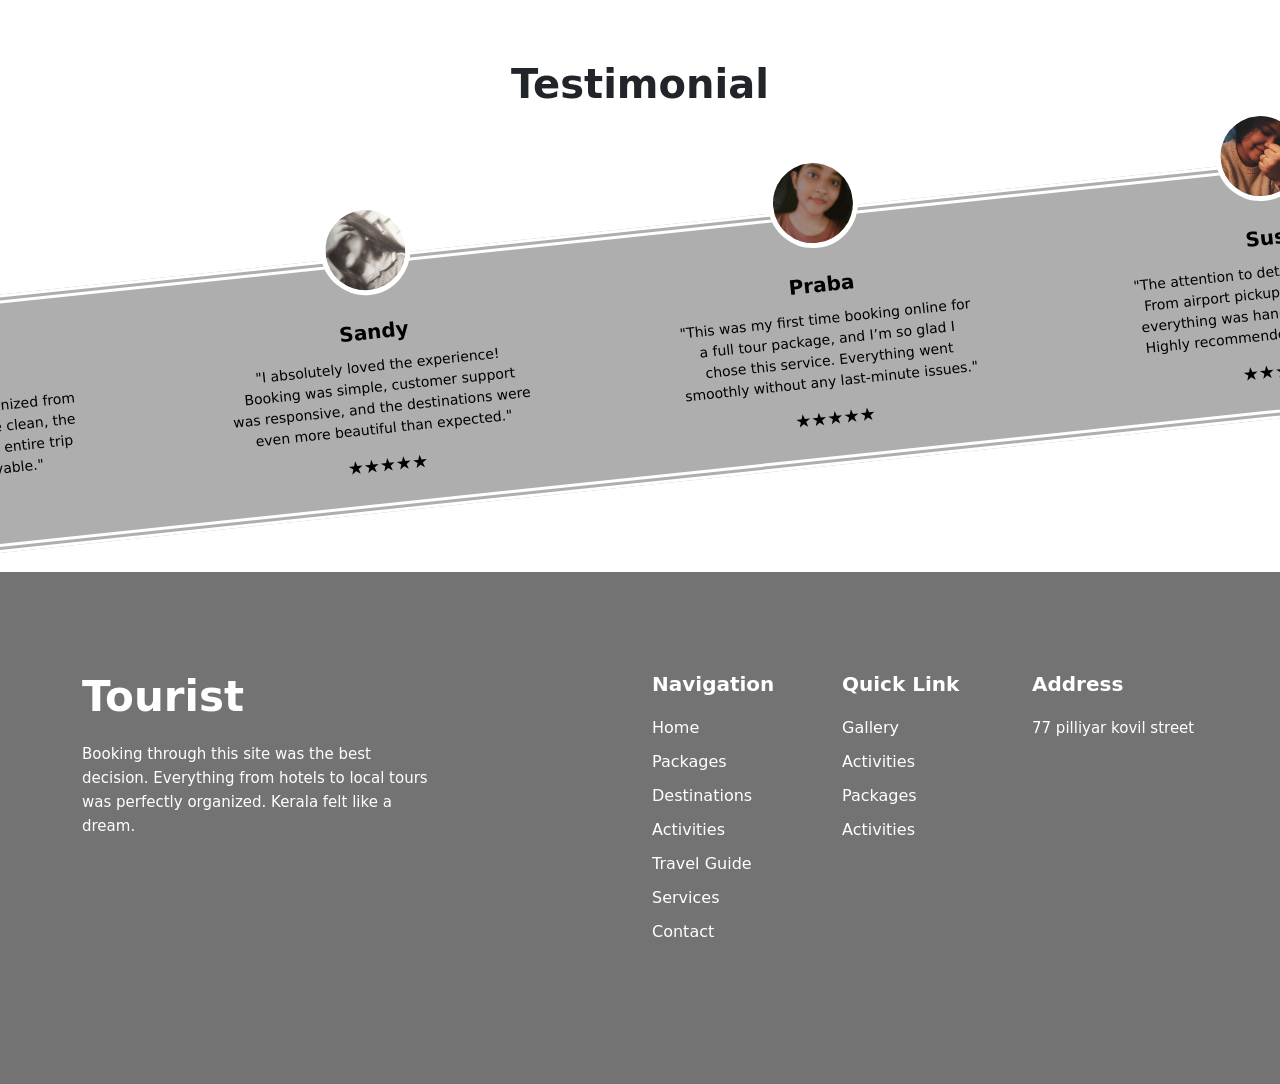
==== commit 49c93757: "name edited" ====
--- a/index.html
+++ b/index.html
@@ -148,7 +148,7 @@
               </div>
 
               <!-- BACK -->
-              <div class="card-back" style="background-image: url('./Component8.png');">
+              <div class="card-back" style="background-image: url('./Component 8.png');">
 
                 <div class="back-overlay">
                   <h4>Kettuvallam Cruise - Alappuzha</h4>
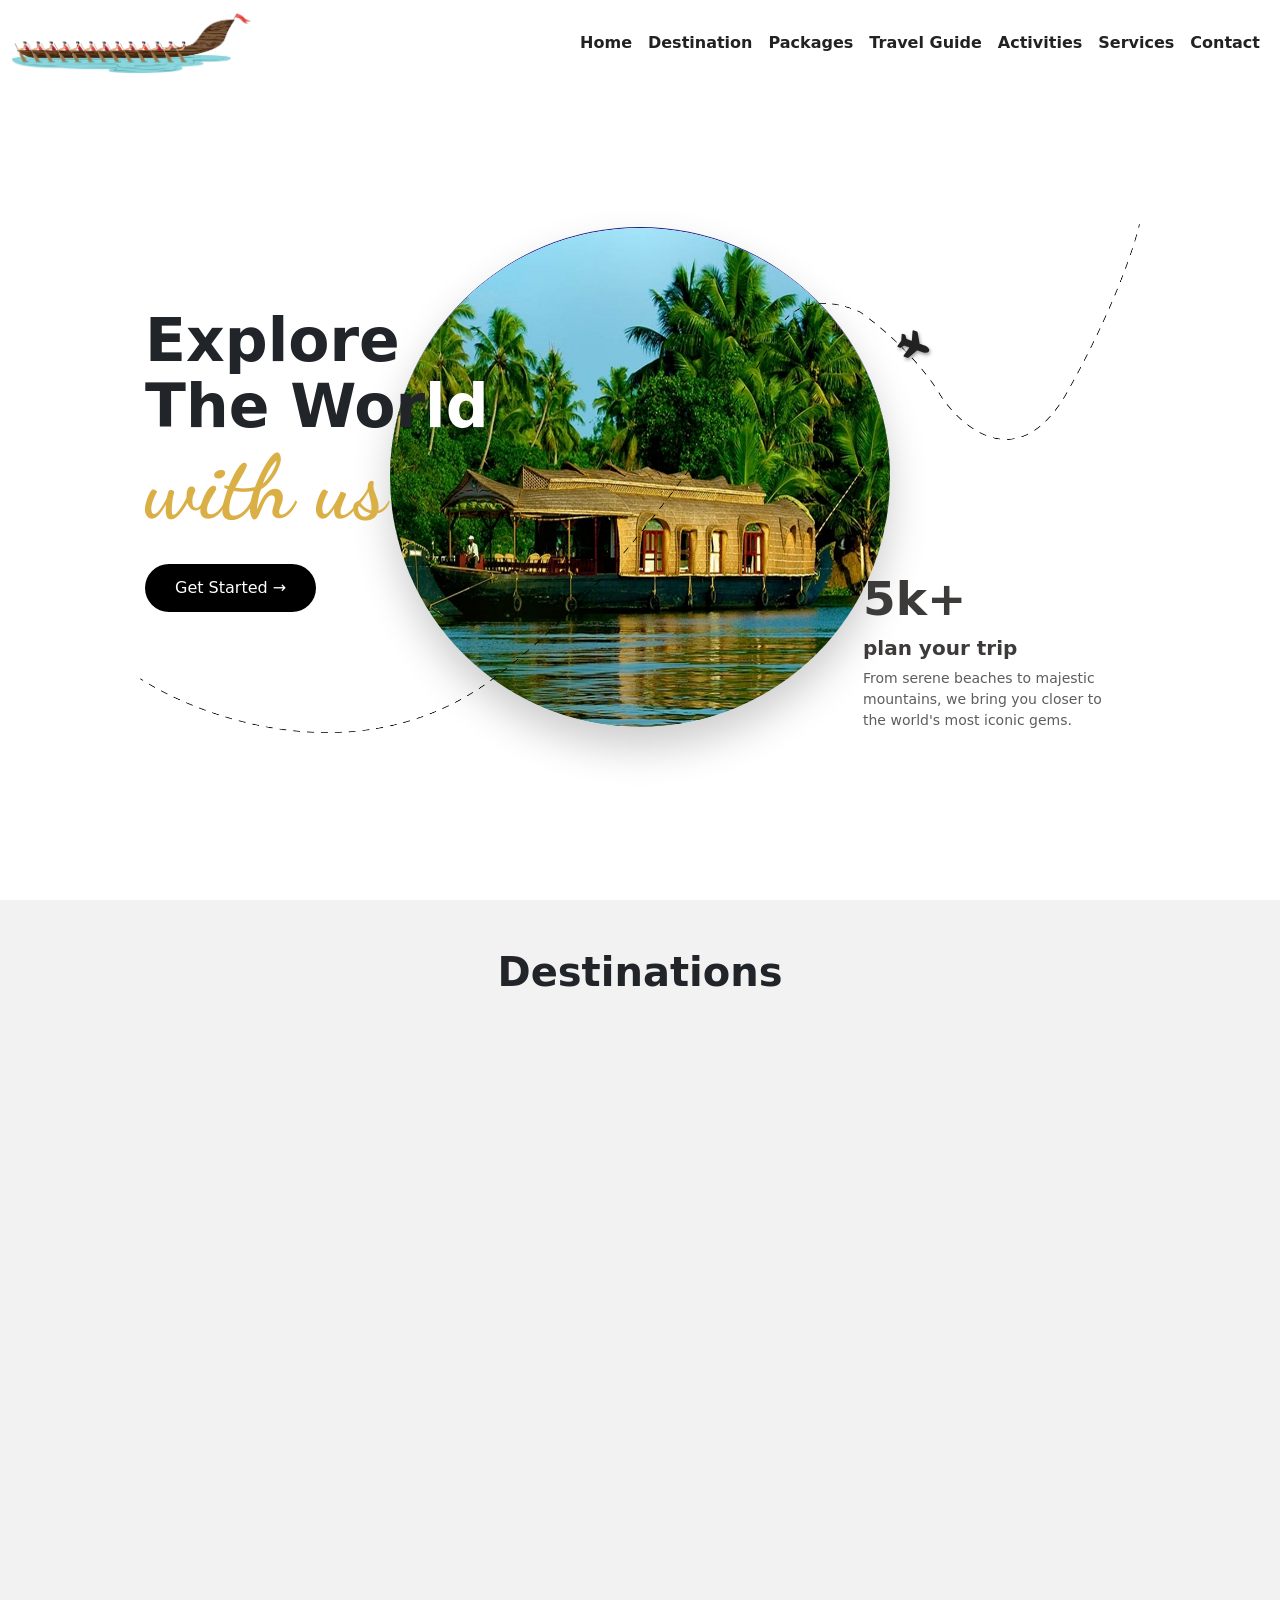
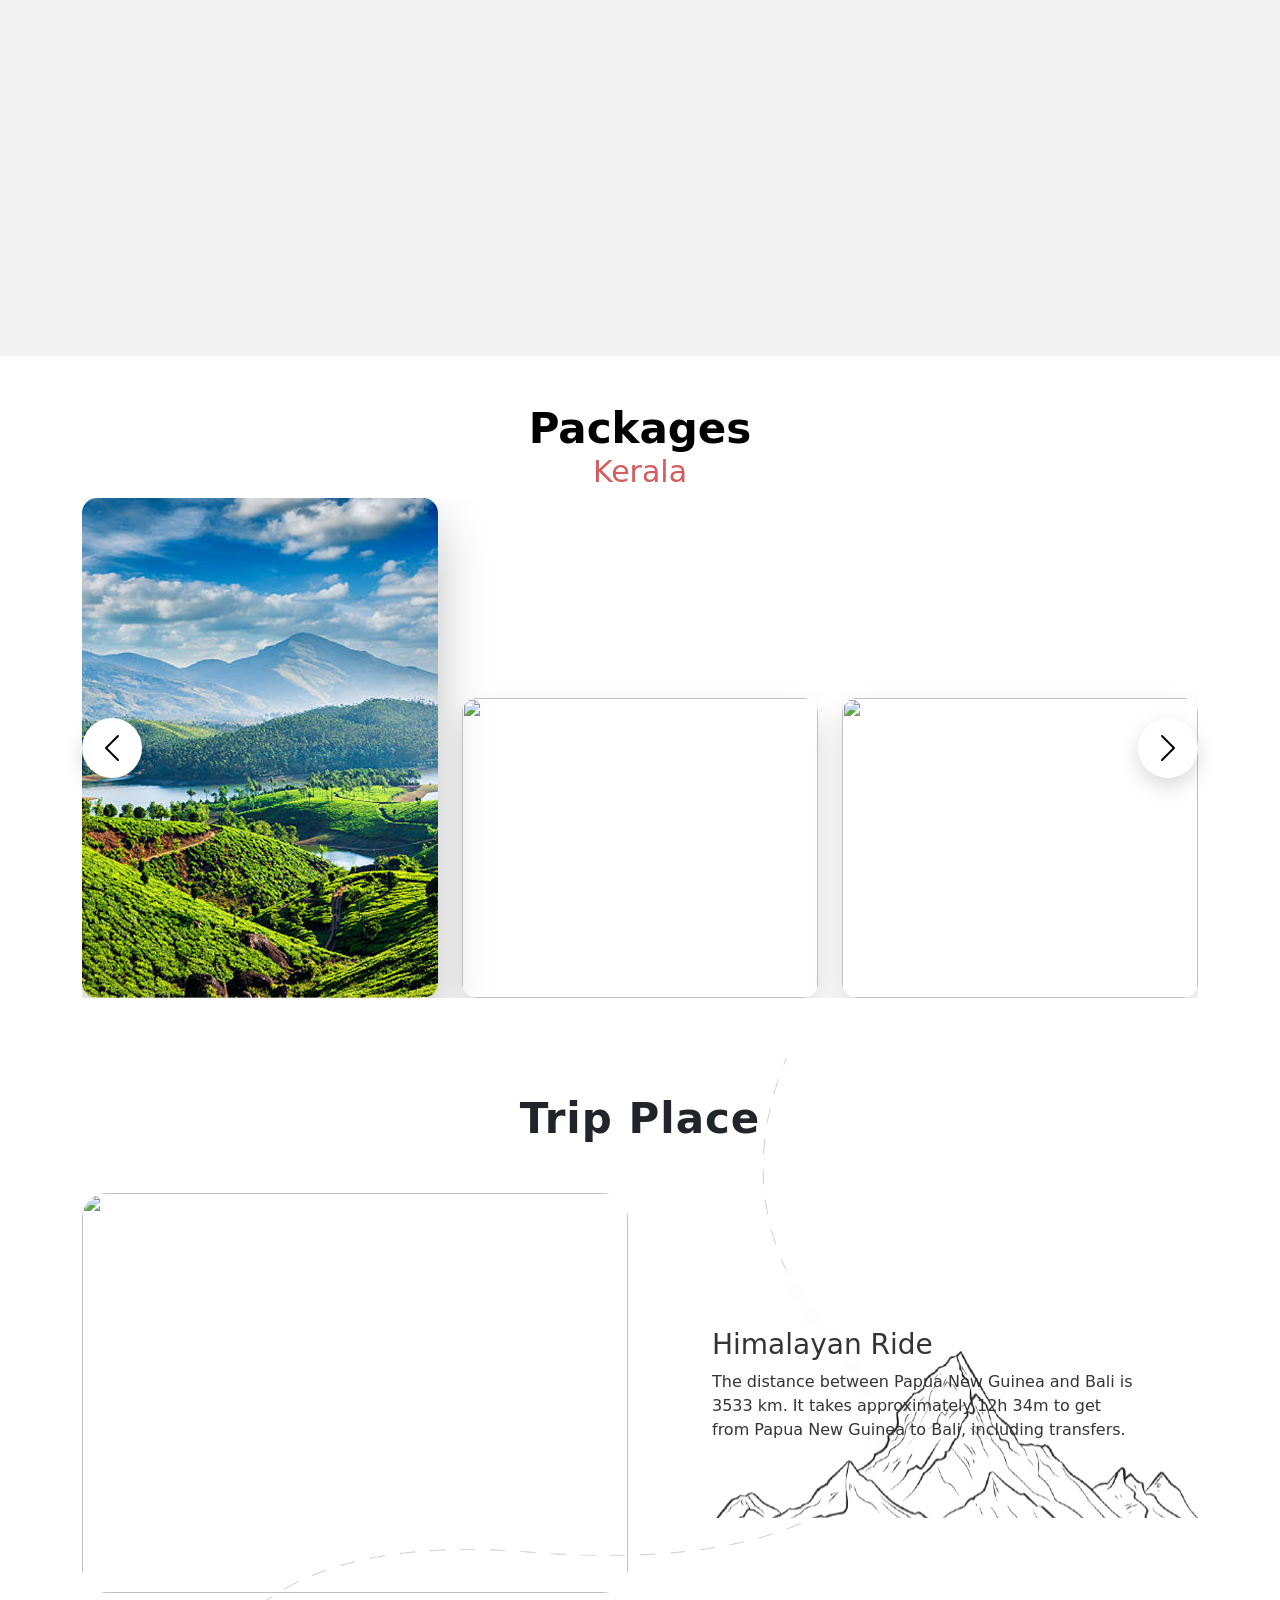
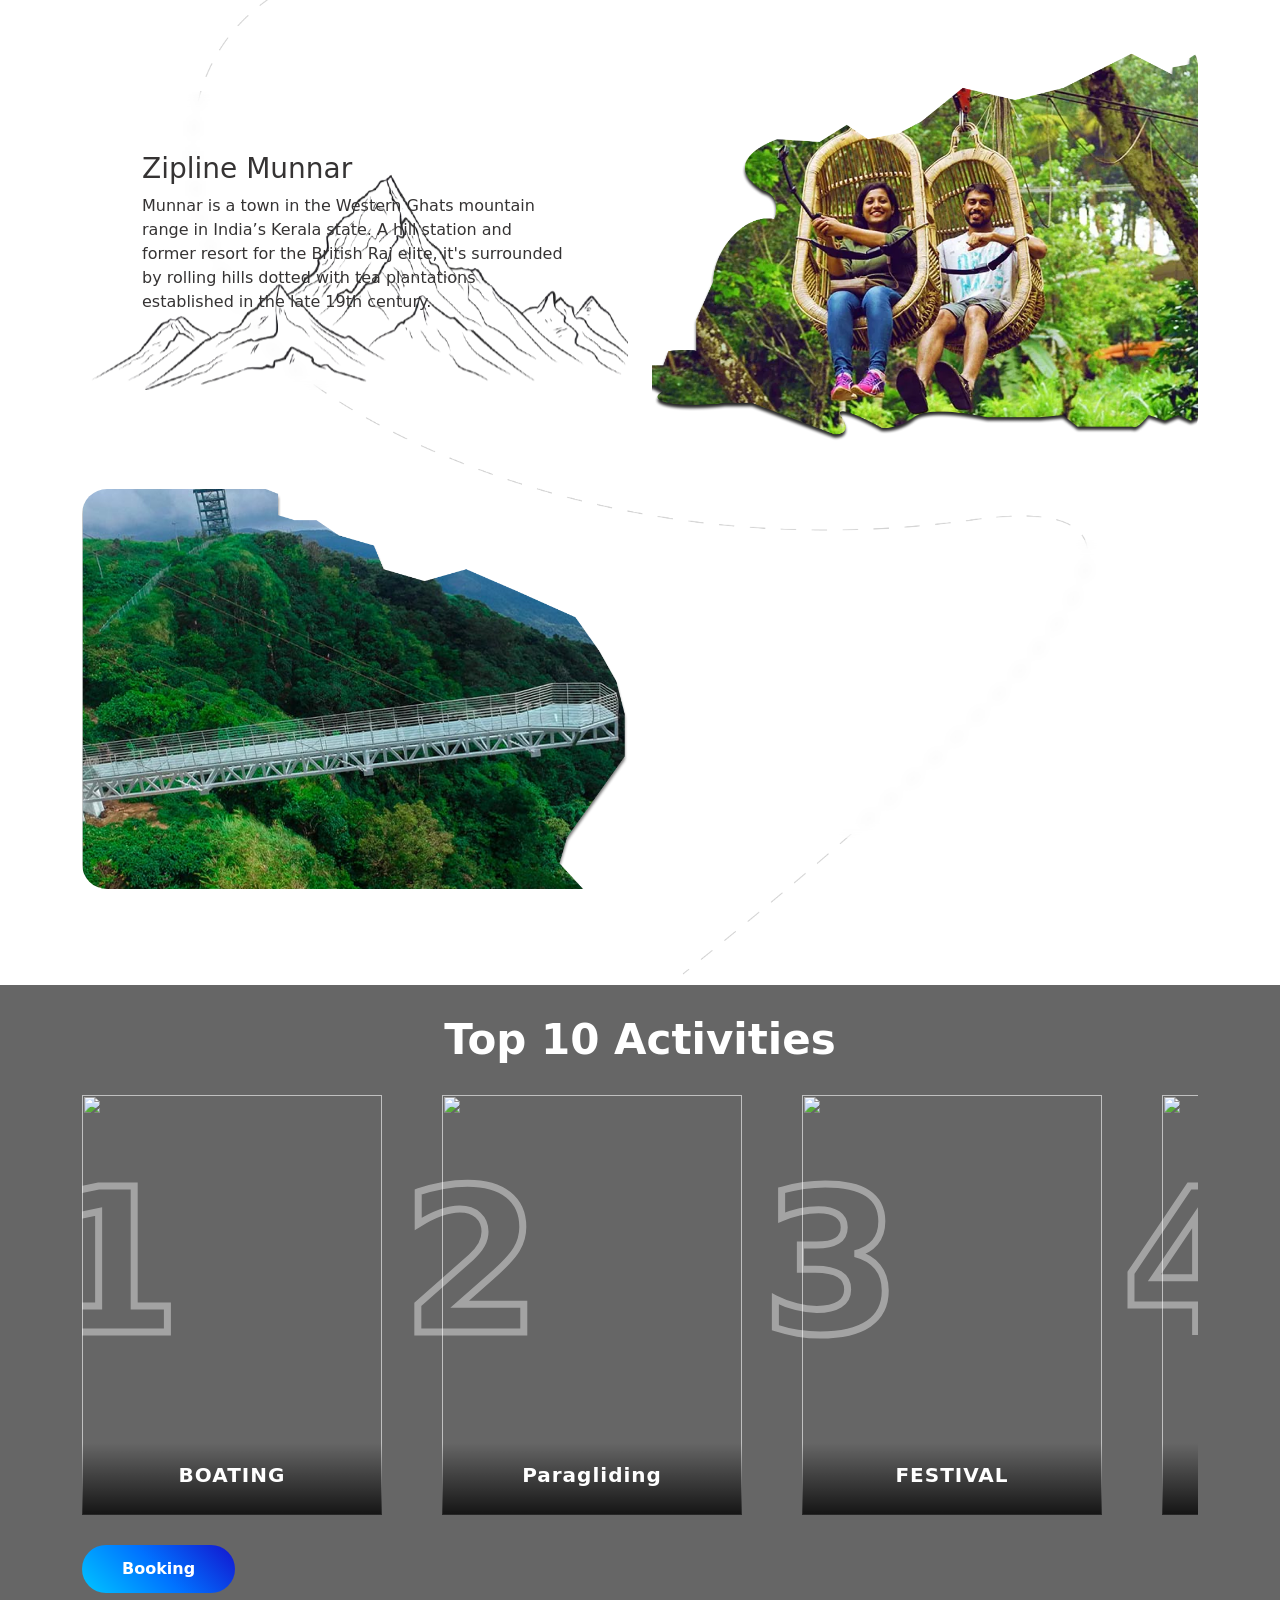
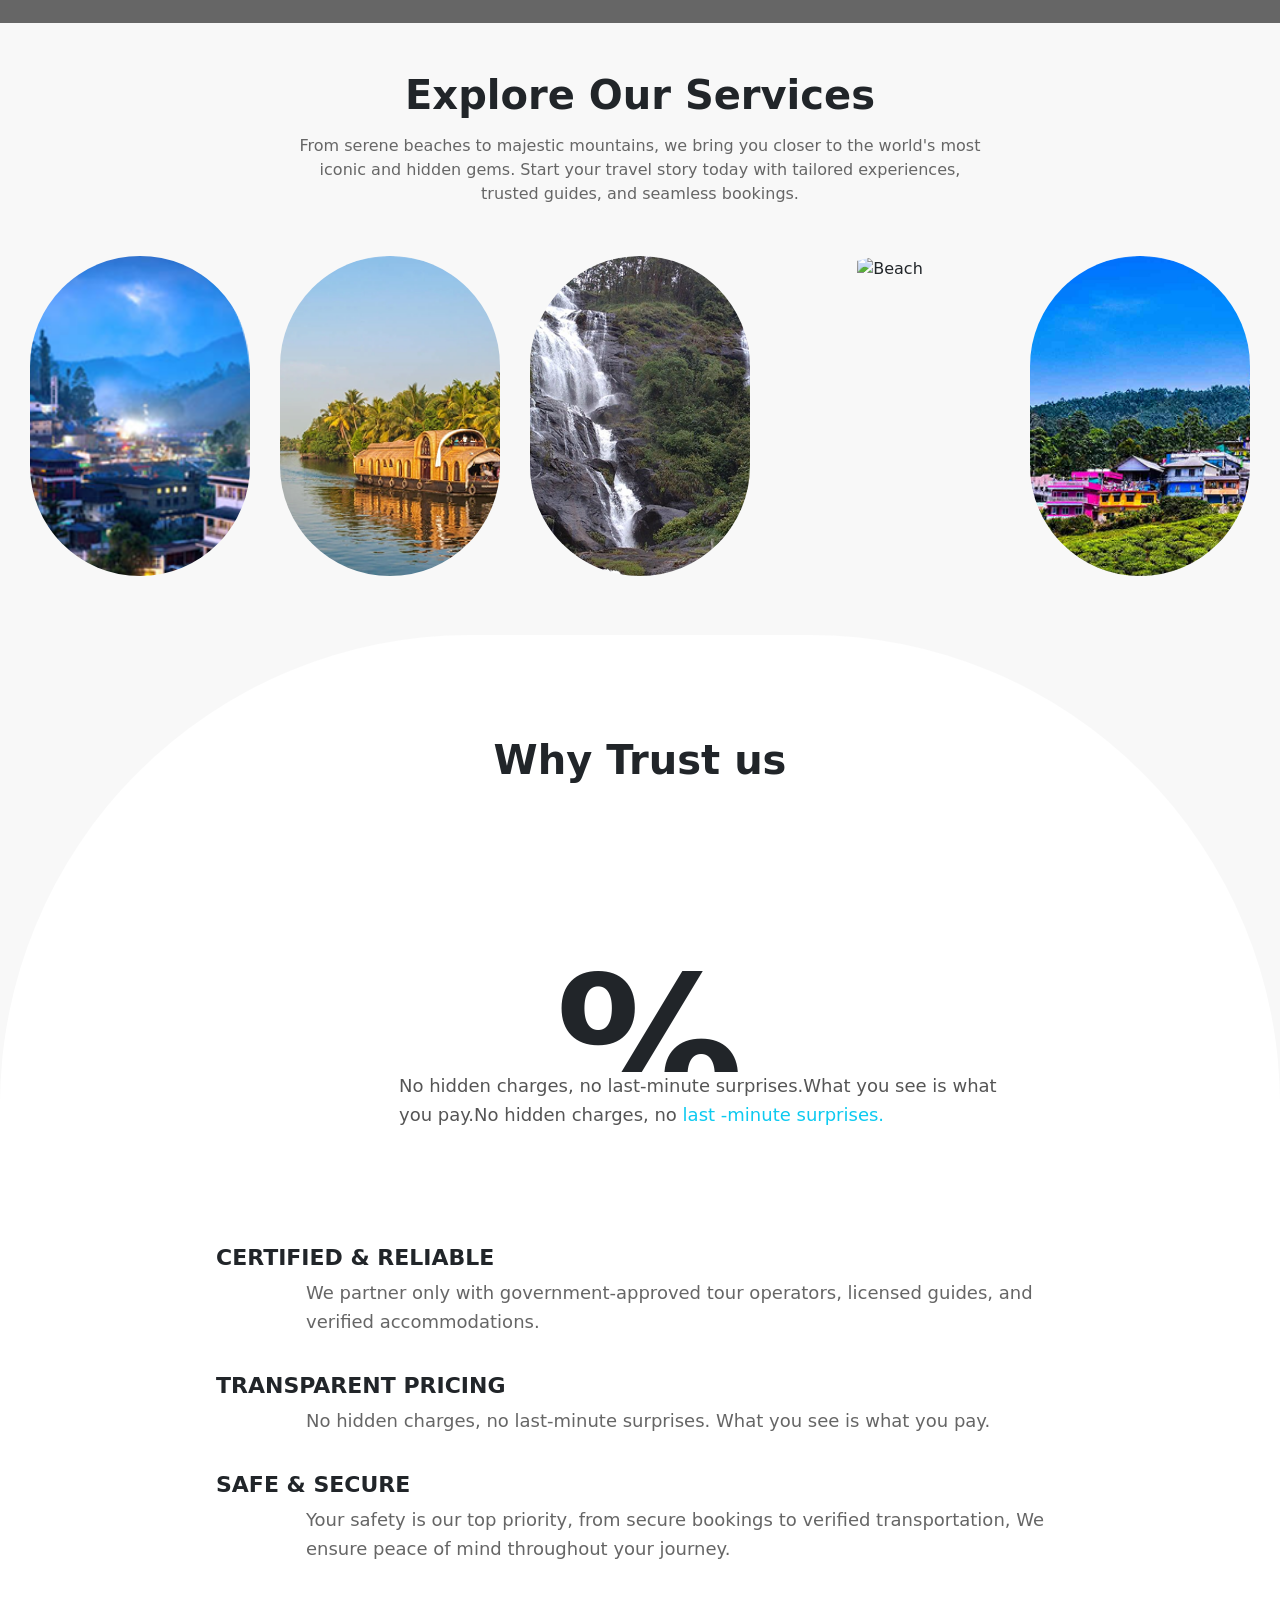
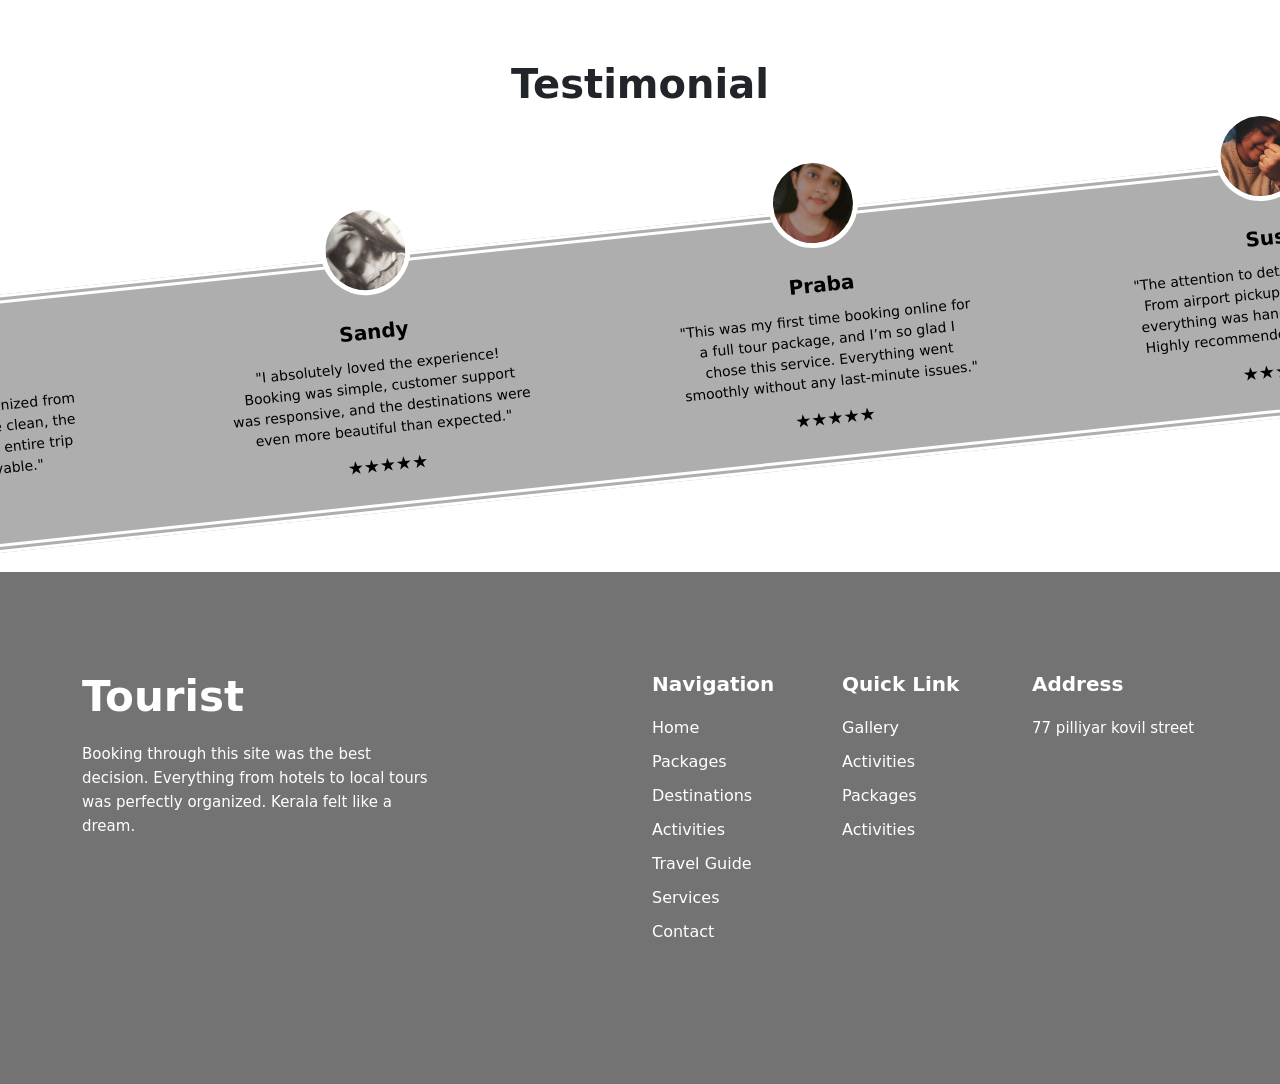
==== commit 3eec9c45: "photo names edited" ====
--- a/index.html
+++ b/index.html
@@ -114,11 +114,11 @@
 
               <!-- FRONT -->
               <div class="card-front">
-                <img src="./Property 1=Component 4.png" alt="">
+                <img src="./Property-1=Component-4.png" alt="">
               </div>
 
               <!-- BACK -->
-              <div class="card-back" style="background-image: url('./Property 1=Component 4.png');">
+              <div class="card-back" style="background-image: url('./Property-1=Component-4.png');">
 
                 <div class="back-overlay">
                   <h4>Munnar, Kerala</h4>
@@ -144,11 +144,11 @@
 
               <!-- FRONT -->
               <div class="card-front">
-                <img src="./Component 8.png" alt="">
+                <img src="./Component-8.png" alt="">
               </div>
 
               <!-- BACK -->
-              <div class="card-back" style="background-image: url('./Component 8.png');">
+              <div class="card-back" style="background-image: url('./Component-8.png');">
 
                 <div class="back-overlay">
                   <h4>Kettuvallam Cruise - Alappuzha</h4>
@@ -175,11 +175,11 @@
 
               <!-- FRONT -->
               <div class="card-front">
-                <img src="./Component 81.png" alt="">
+                <img src="./Component-81.png alt="">
               </div>
 
               <!-- BACK -->
-              <div class="card-back" style="background-image: url('./Component 81.png');">
+              <div class="card-back" style="background-image: url('./Component-81.png');">
 
                 <div class="back-overlay">
                   <h4>Cheena Vala, Fort Kochi</h4>
@@ -204,11 +204,11 @@
 
               <!-- FRONT -->
               <div class="card-front">
-                <img src="./Property 1=Component 6.png" alt="">
+                <img src="./Property-1=Component-6.png" alt="">
               </div>
 
               <!-- BACK -->
-              <div class="card-back" style="background-image: url('./Property 1=Component 6.png');">
+              <div class="card-back" style="background-image: url('./Property-1=Component-6.png');">
 
                 <div class="back-overlay">
                   <h4>Lush Backwaters - Alappuzha</h4>
@@ -233,11 +233,11 @@
 
               <!-- FRONT -->
               <div class="card-front">
-                <img src="./Component 812.png" alt="">
+                <img src="./Component-812.png" alt="">
               </div>
 
               <!-- BACK -->
-              <div class="card-back" style="background-image: url('./Component 812.png');">
+              <div class="card-back" style="background-image: url('./Component-812.png');">
 
                 <div class="back-overlay">
                   <h4>Periyar Wildlife Sanctuary, Kerala</h4>
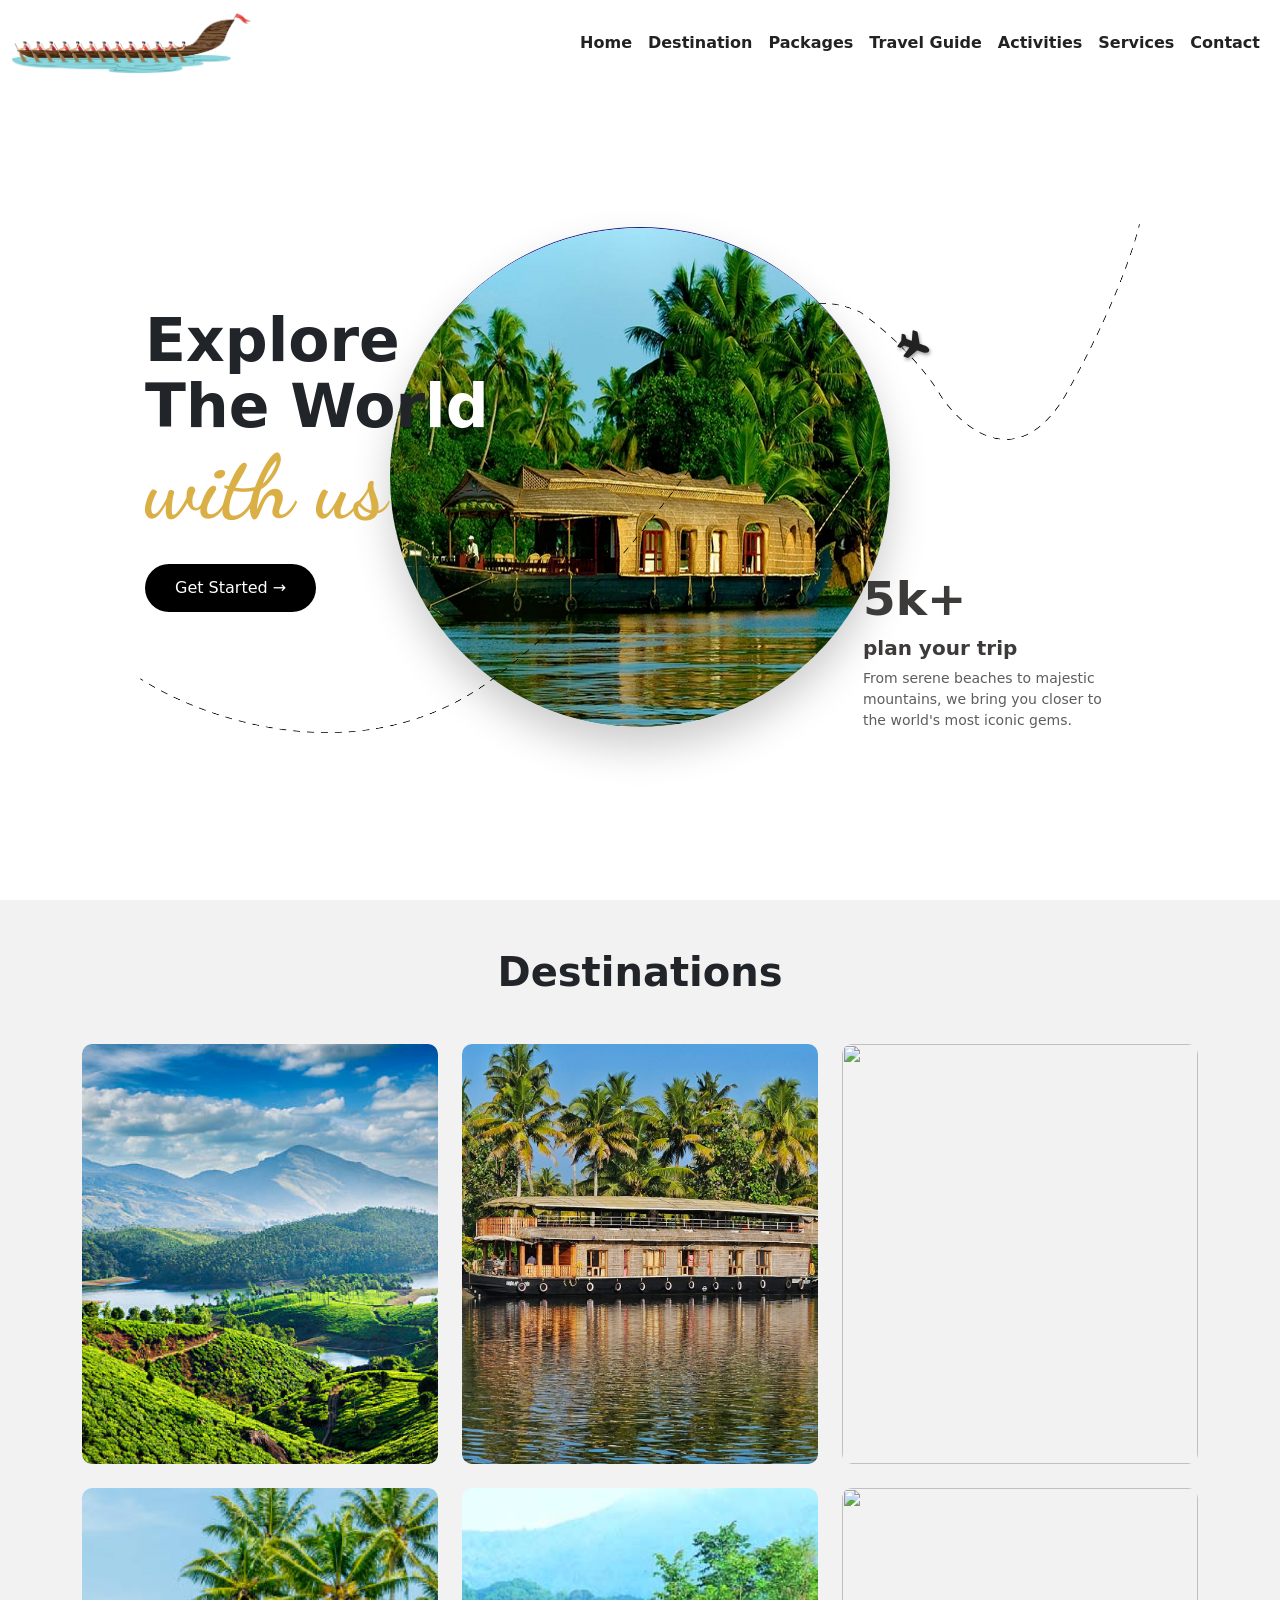
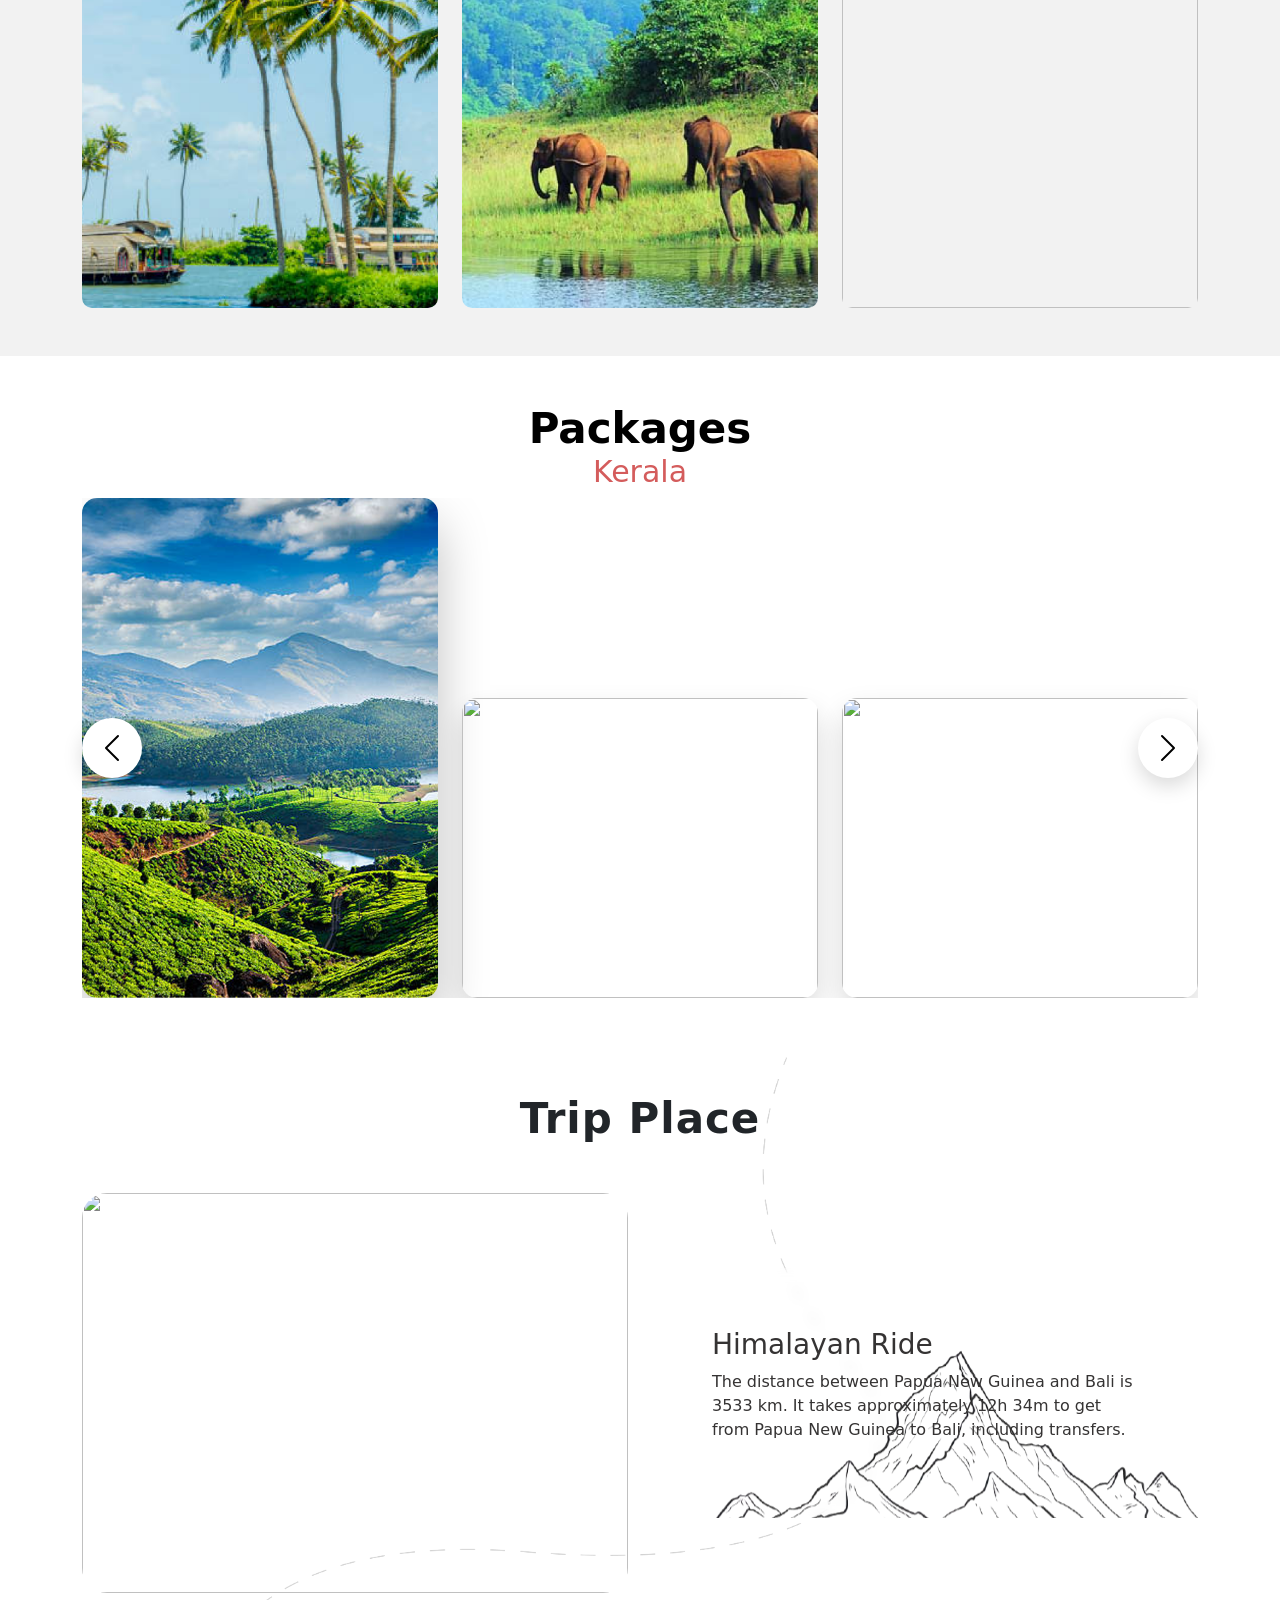
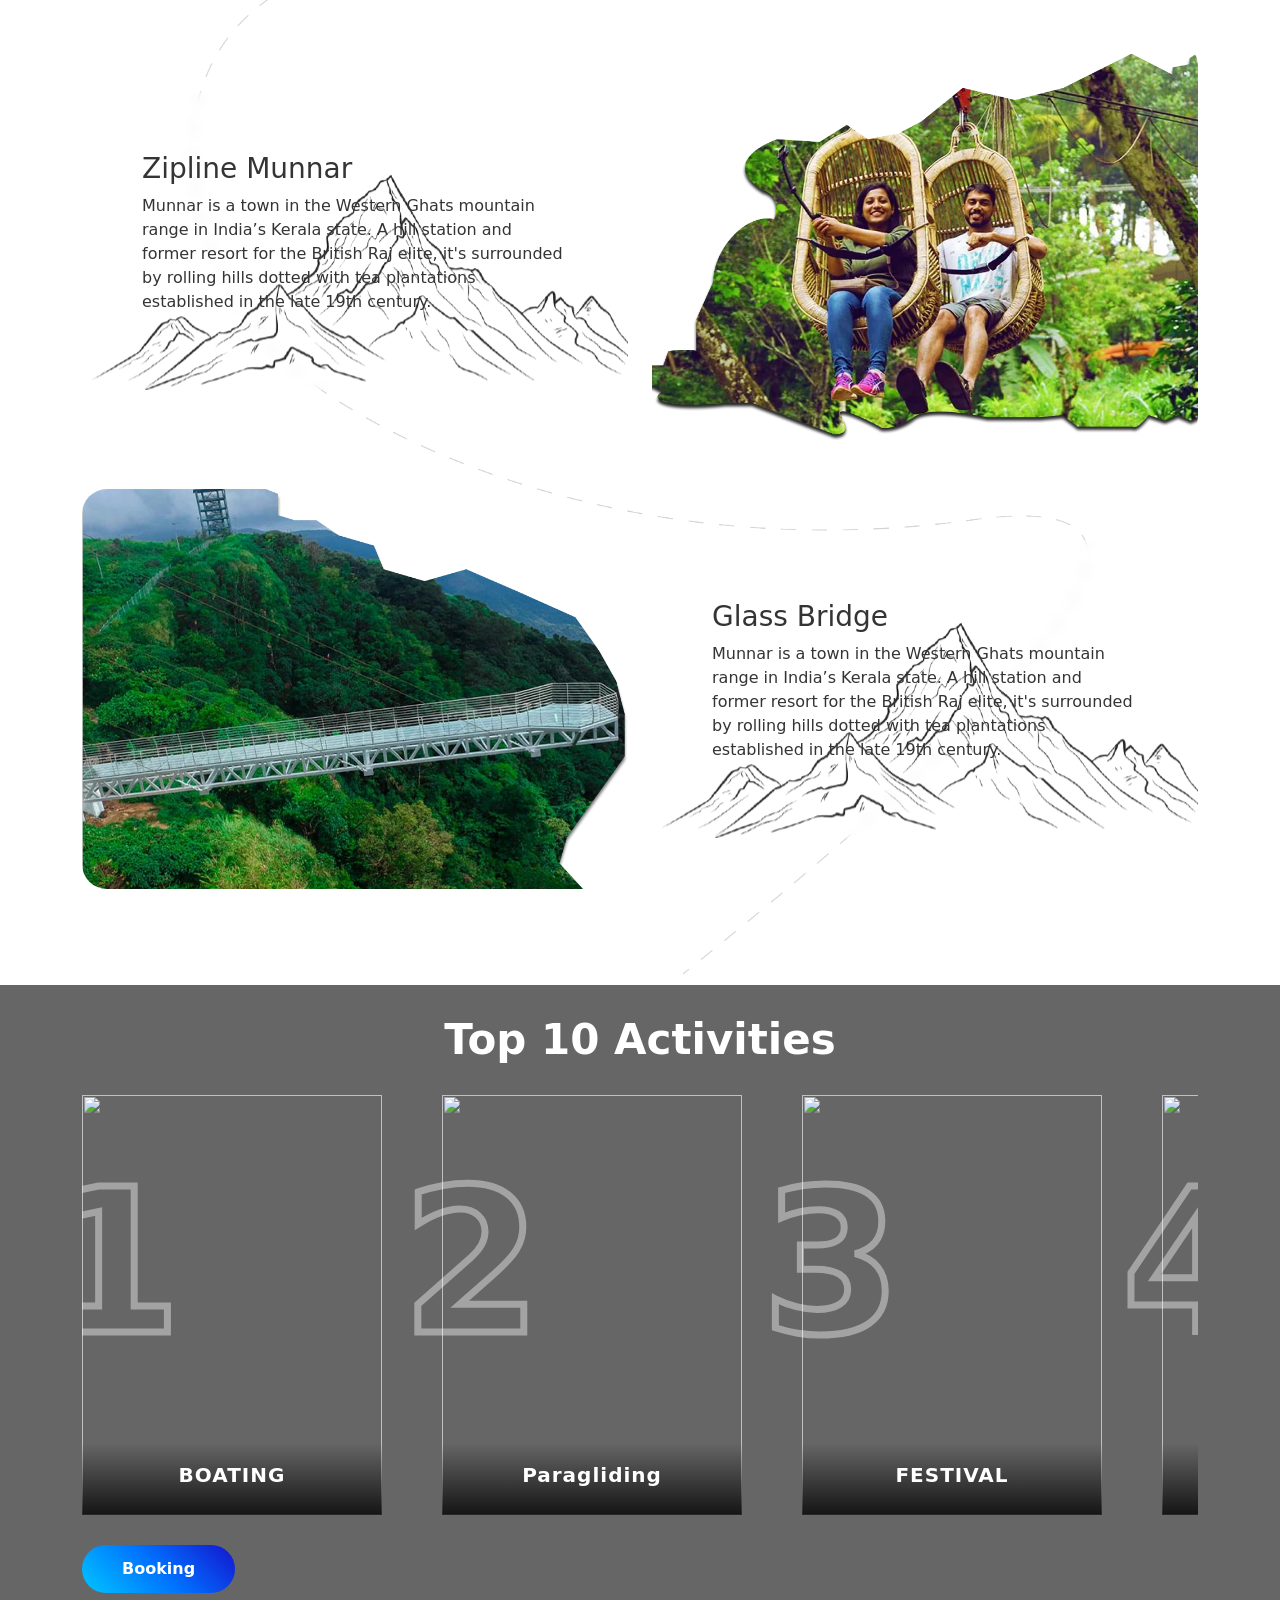
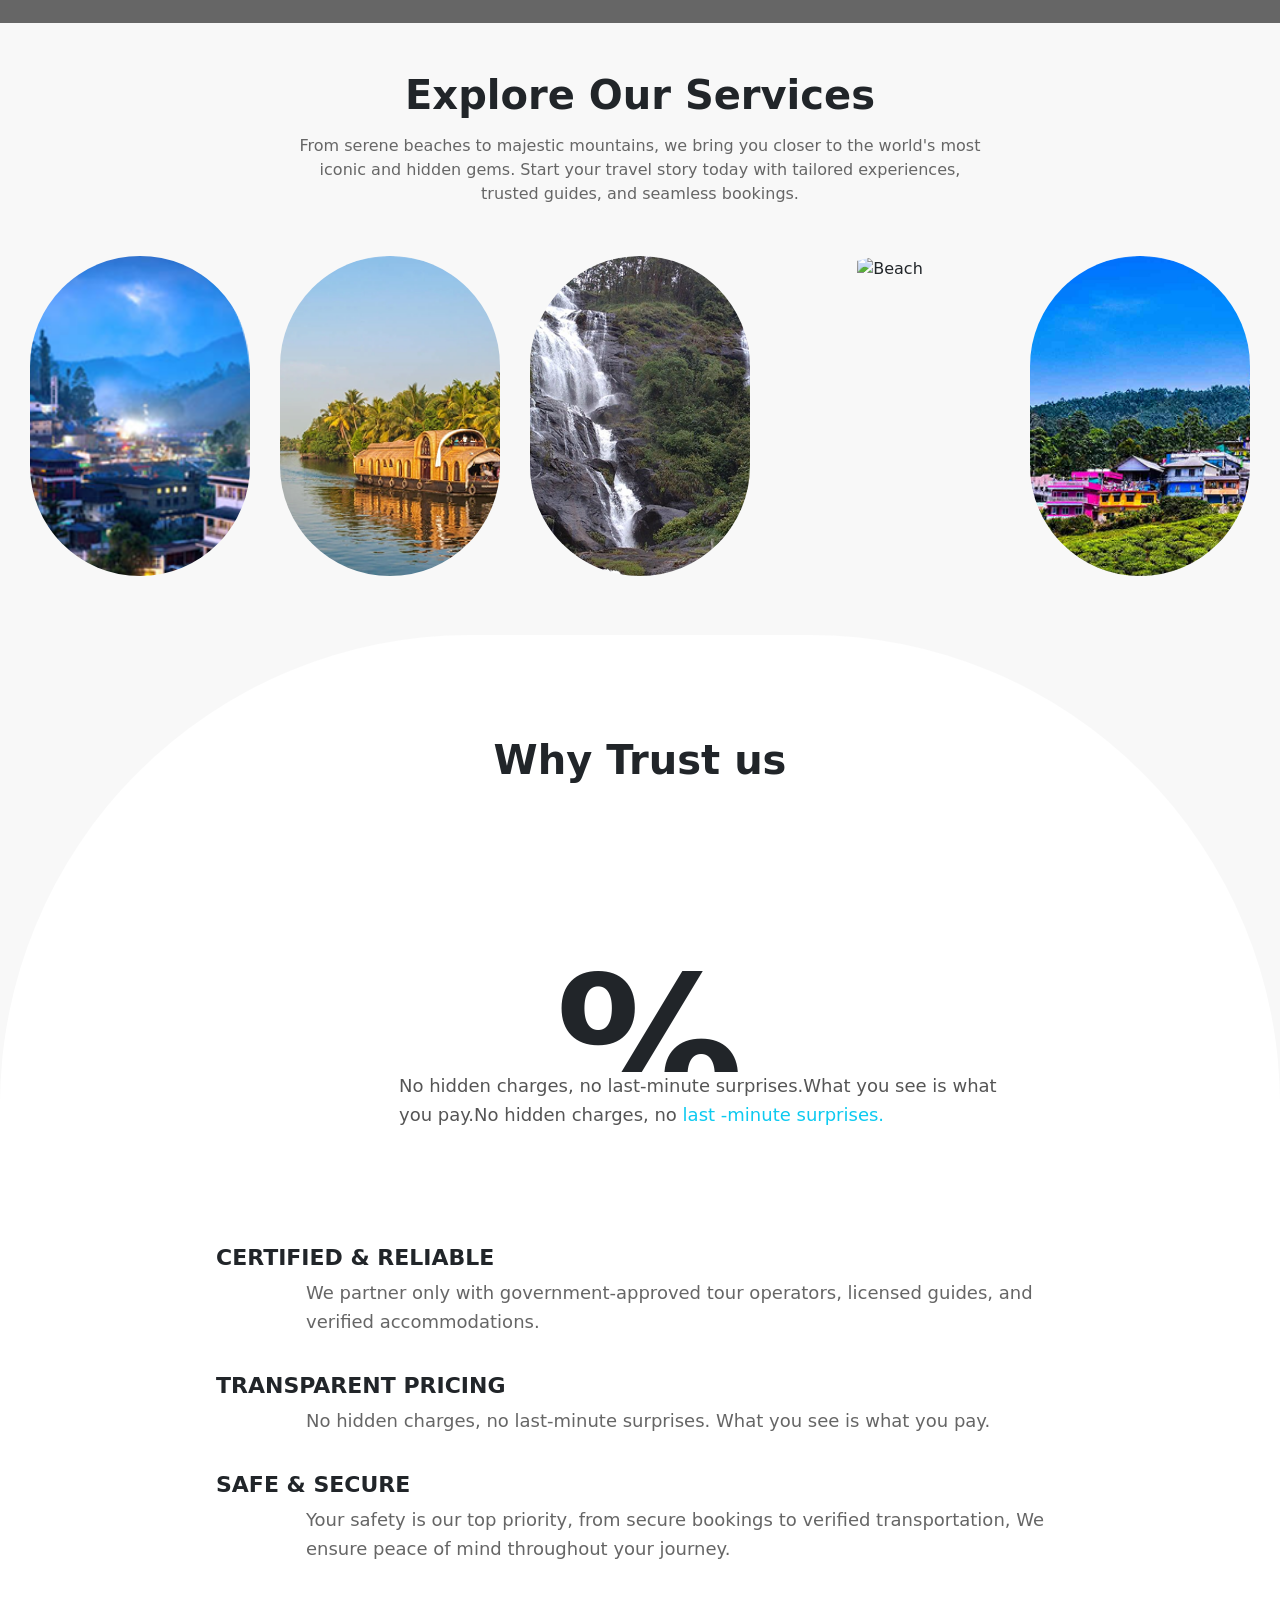
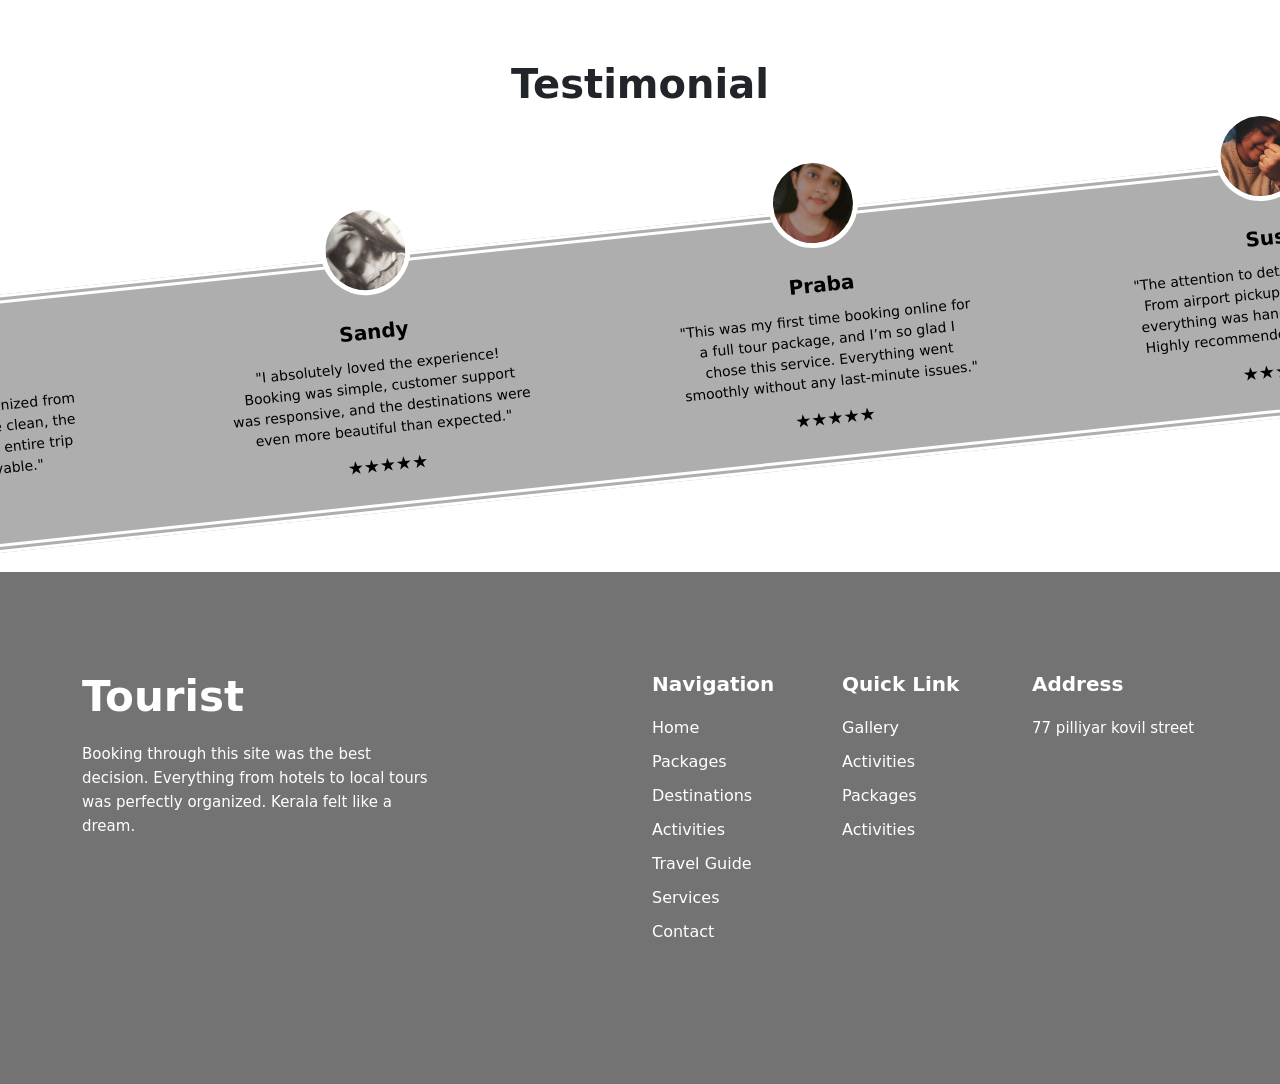
==== commit ec4d0476: "name" ====
--- a/index.html
+++ b/index.html
@@ -175,7 +175,7 @@
 
               <!-- FRONT -->
               <div class="card-front">
-                <img src="./Component-81.png alt="">
+                <img src="./Component-81.png alt=">
               </div>
 
               <!-- BACK -->
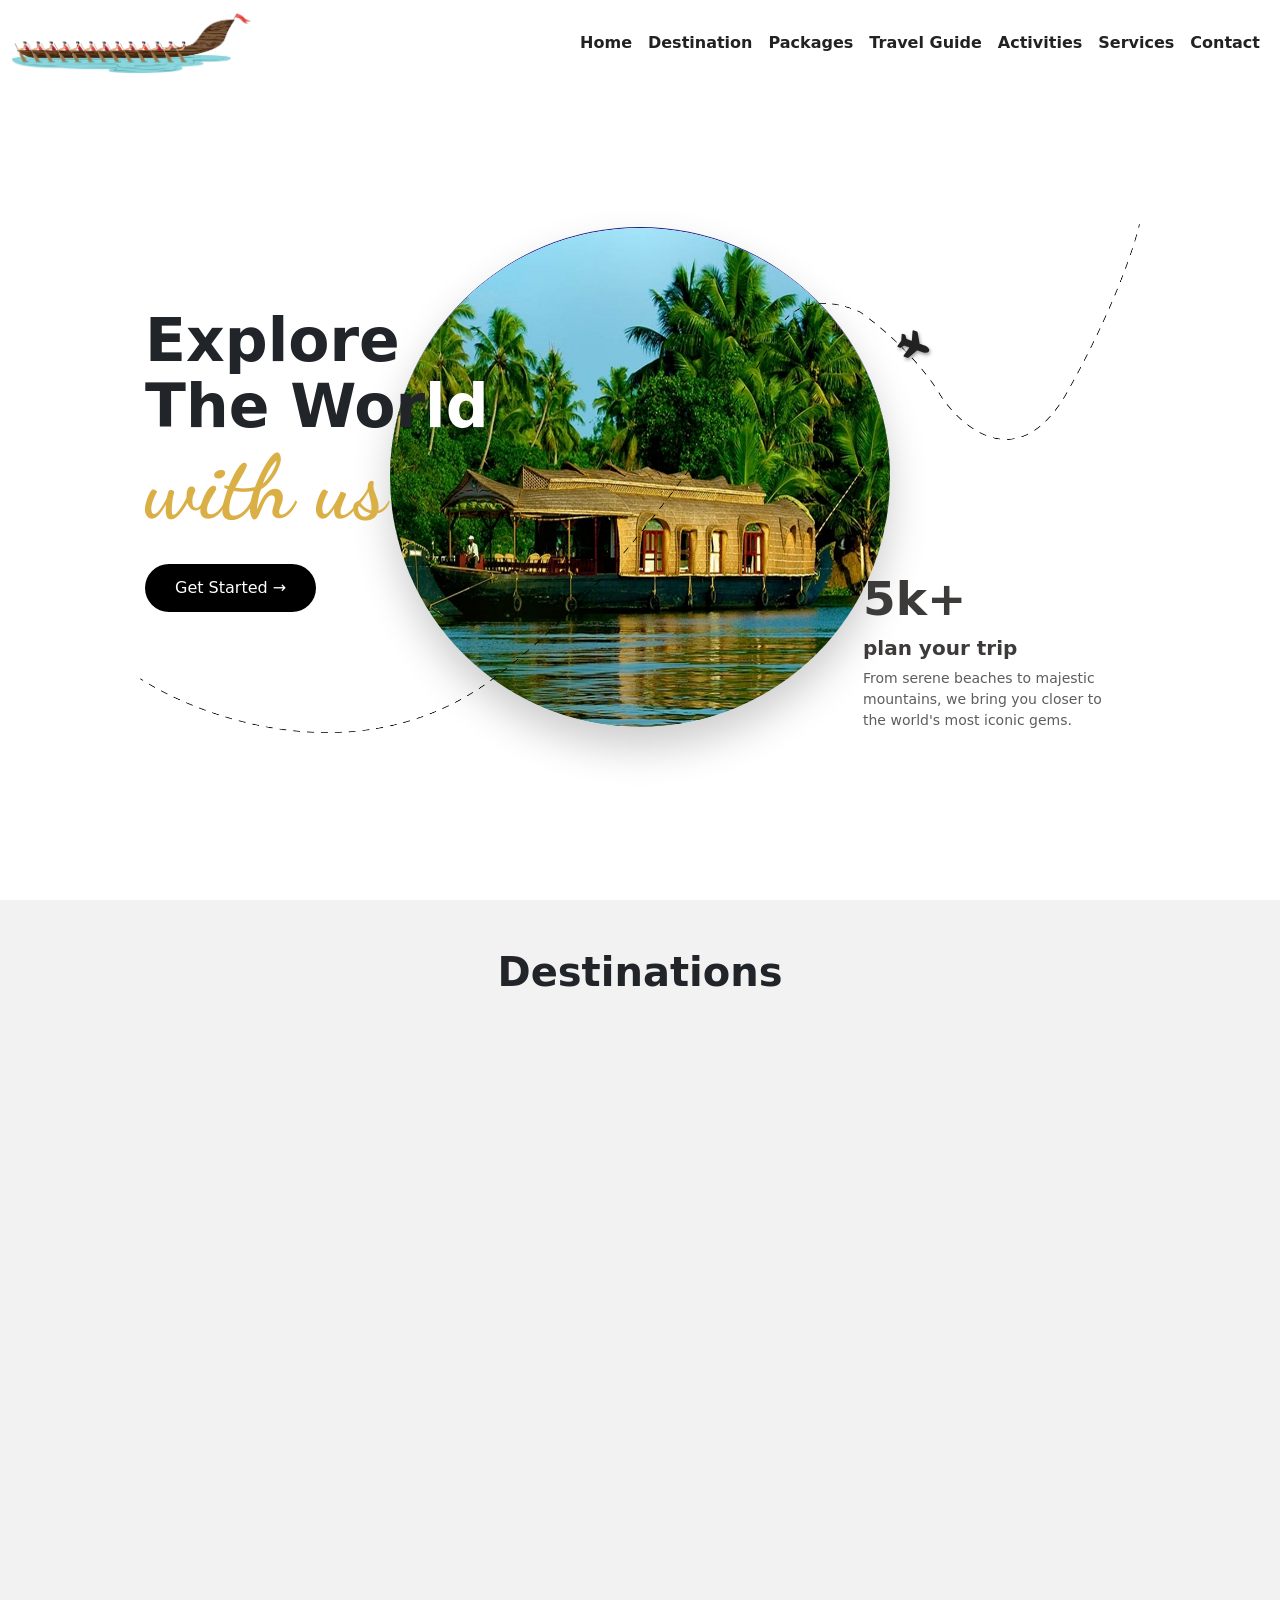
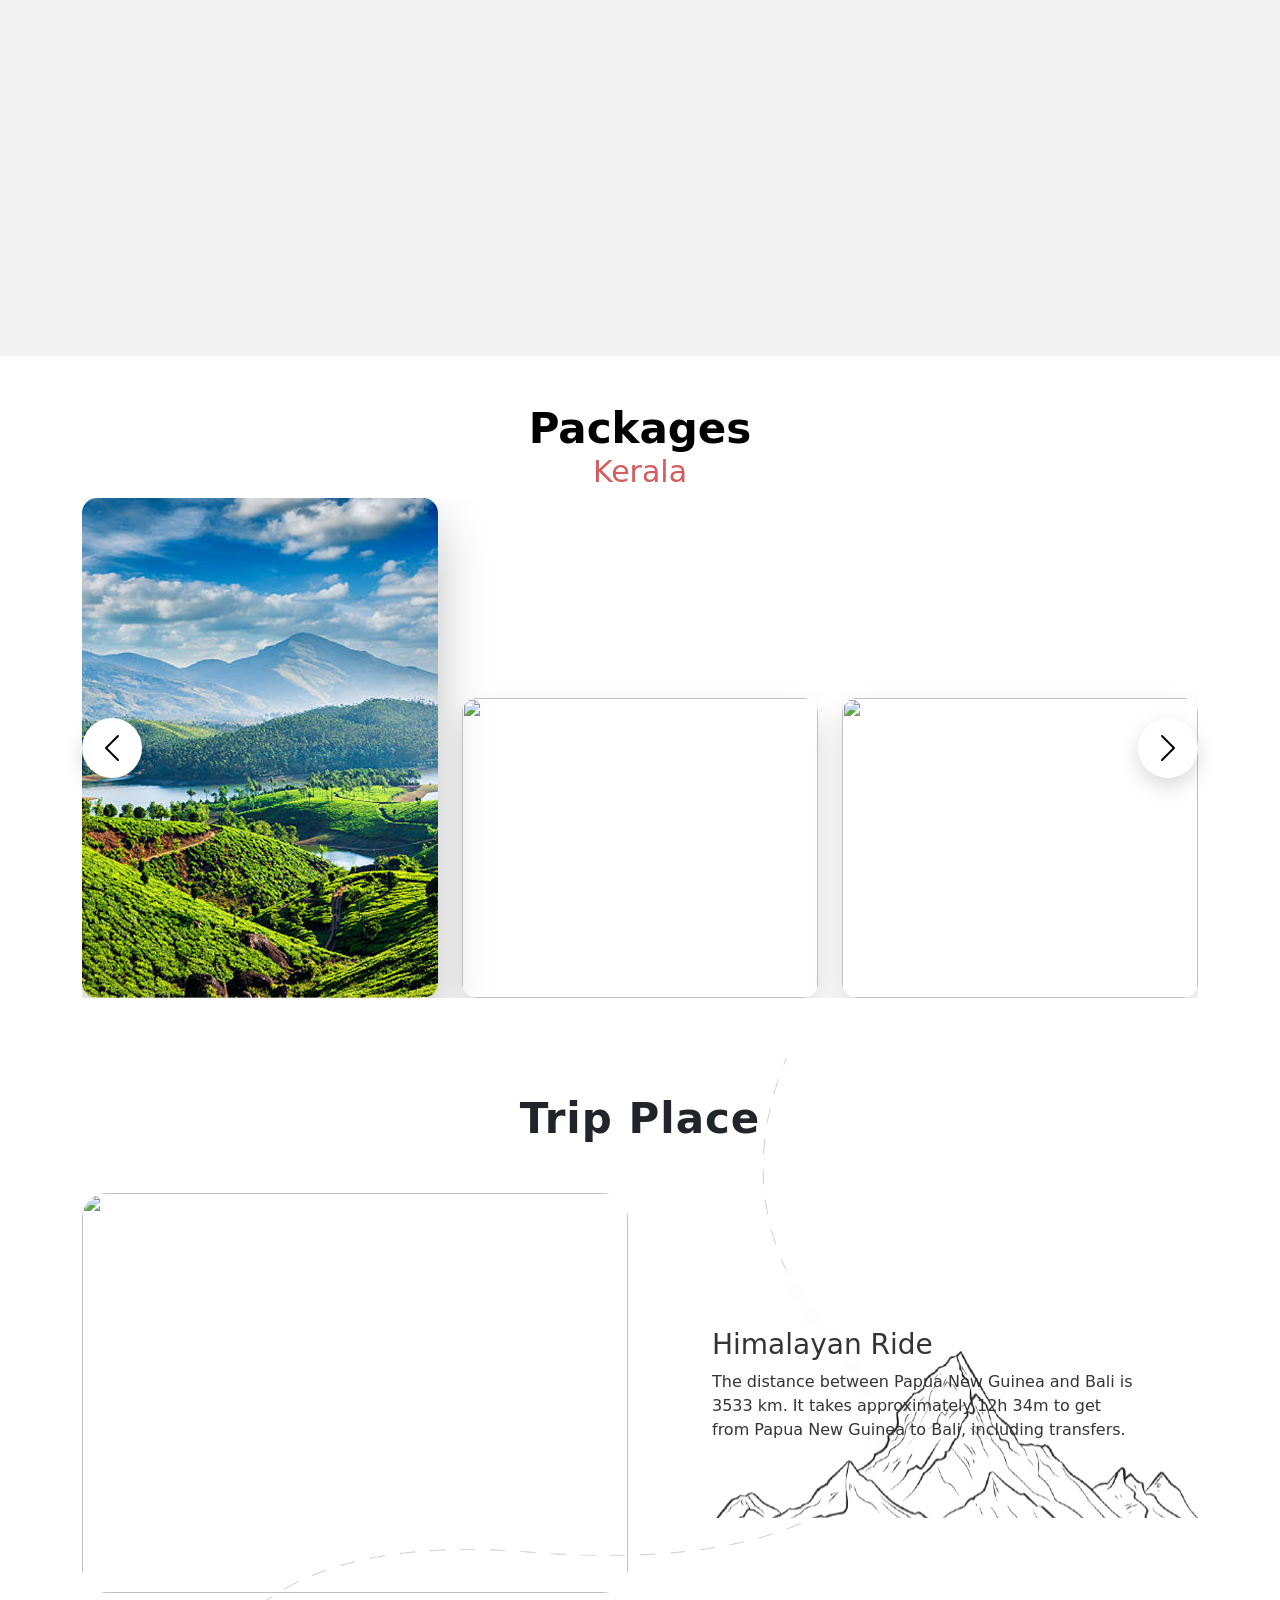
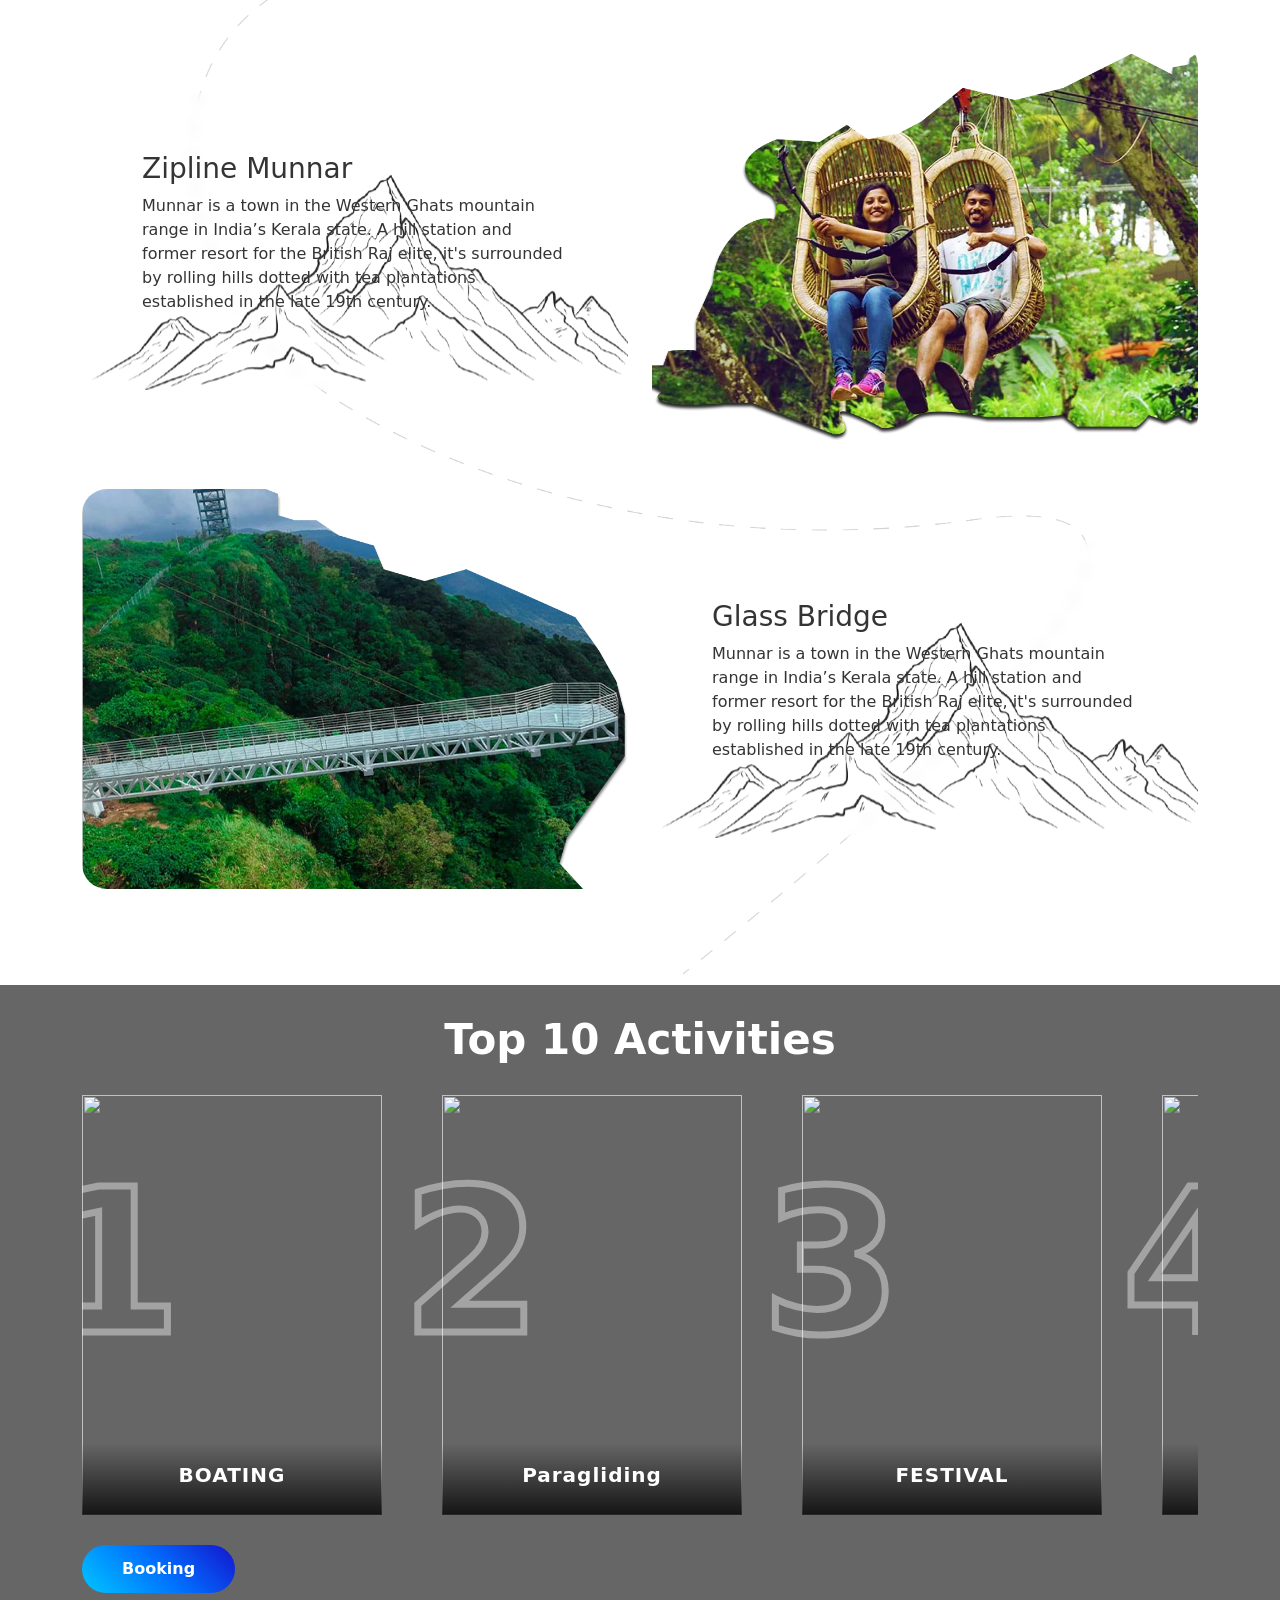
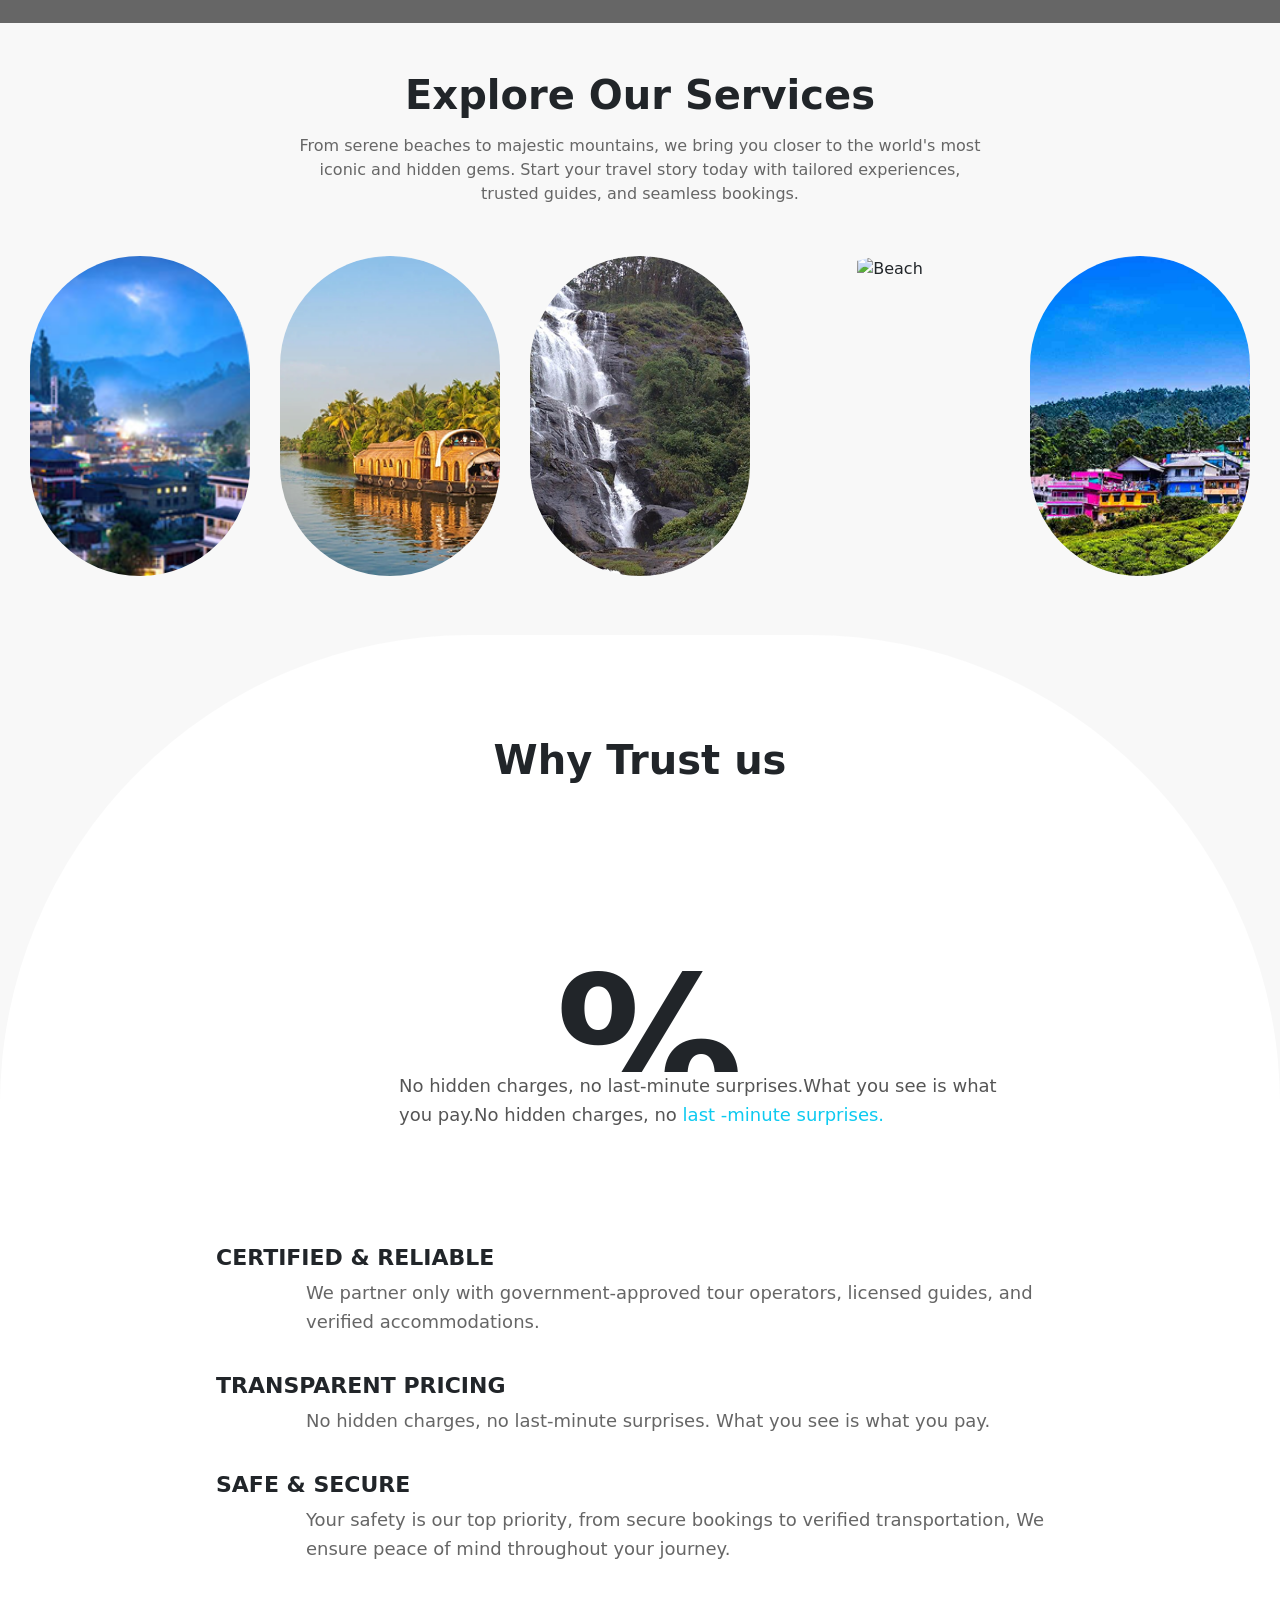
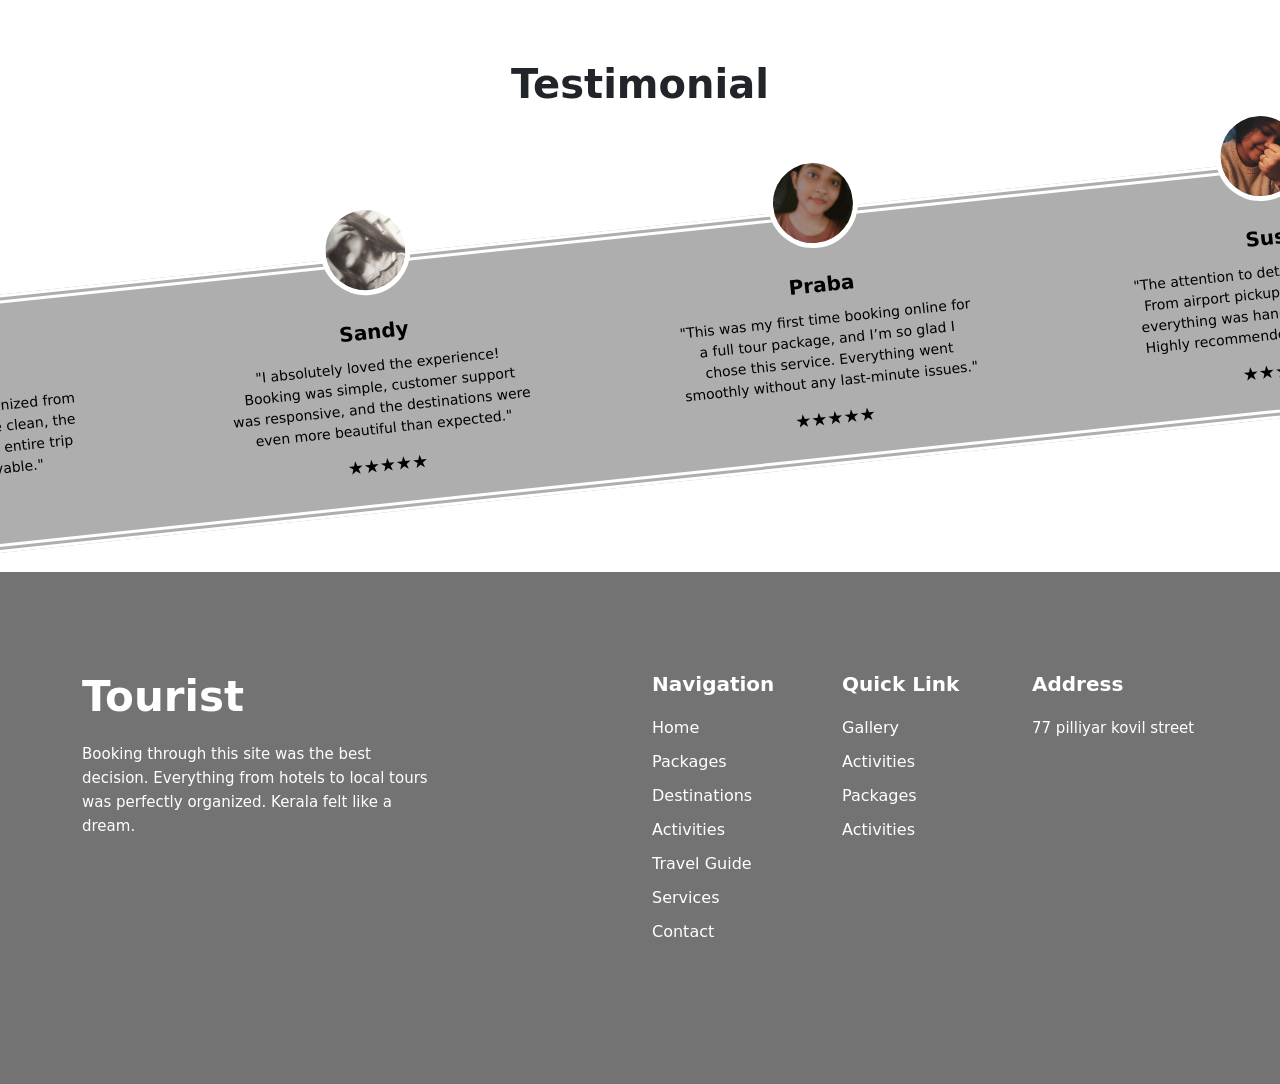
==== commit 94e8a8fb: "changed" ====
--- a/index.html
+++ b/index.html
@@ -175,7 +175,7 @@
 
               <!-- FRONT -->
               <div class="card-front">
-                <img src="./Component-81.png alt=">
+                <img src="./Component-81.png" alt="">
               </div>
 
               <!-- BACK -->
